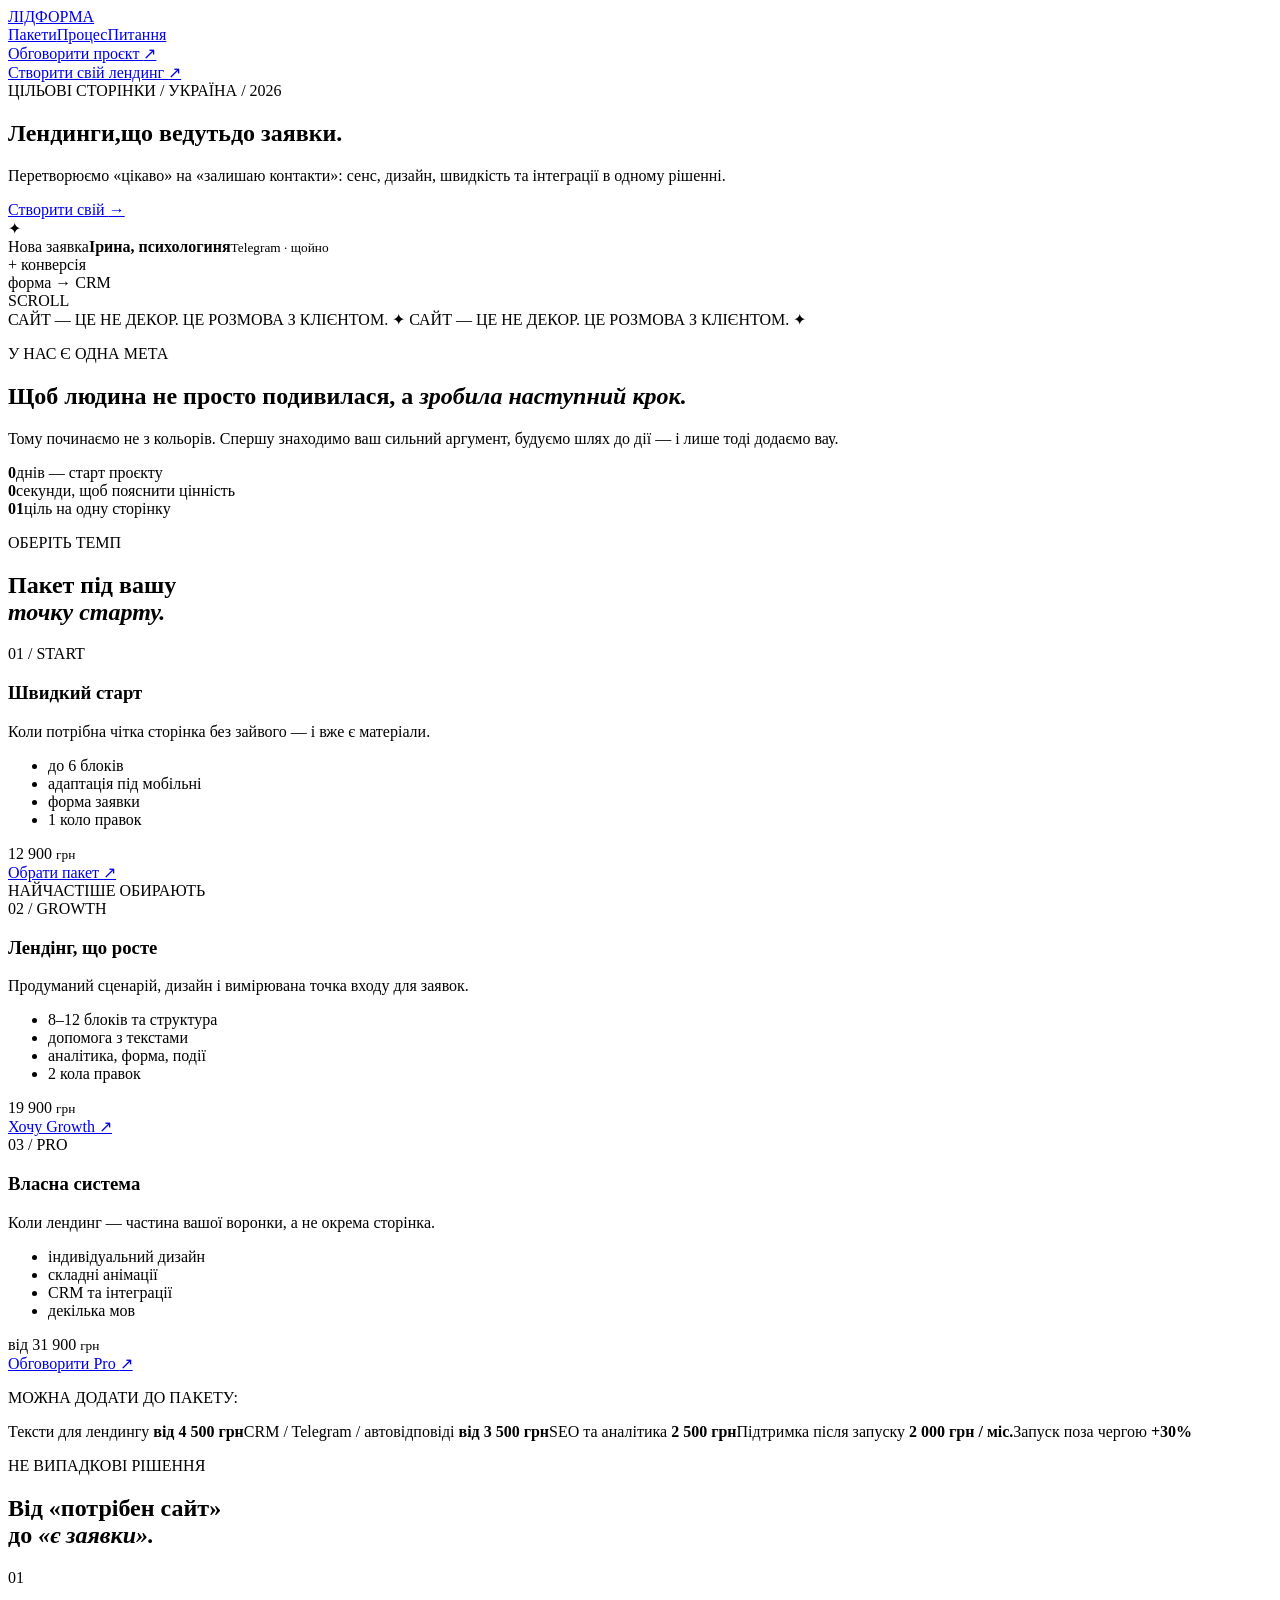
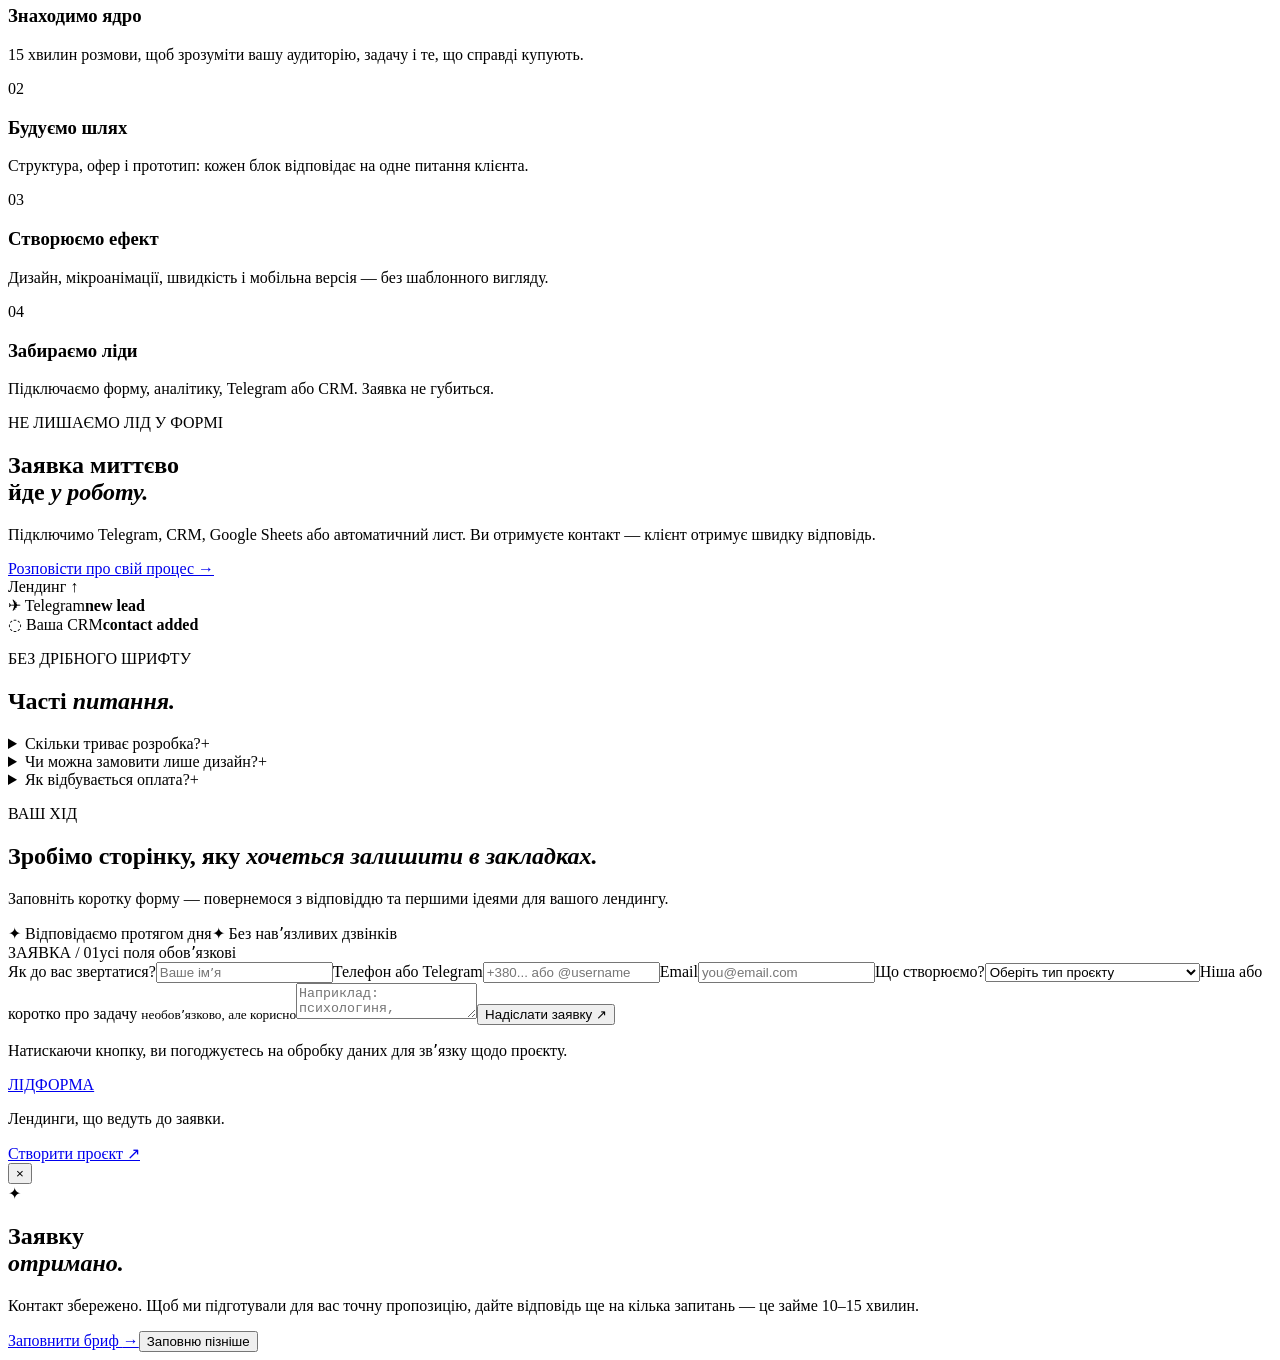
==== index.html @ 8dc68d57 "Create index.html" ====
<!doctype html>
<html lang="uk">
  <head>
    <meta charset="UTF-8" />
    <meta name="viewport" content="width=device-width, initial-scale=1.0" />
    <meta name="description" content="ЛІДФОРМА — лендинги, що приводять заявки." />
    <title>ЛІДФОРМА — лендинги під заявку</title>
    <link rel="preconnect" href="https://fonts.googleapis.com" />
    <link rel="preconnect" href="https://fonts.gstatic.com" crossorigin />
    <link href="https://fonts.googleapis.com/css2?family=Manrope:wght@400;500;600;700;800&family=Unbounded:wght@500;600;700&display=swap" rel="stylesheet" />
    <link rel="stylesheet" href="styles.css" />
    <link rel="stylesheet" href="enhancements.css" />
    <link rel="stylesheet" href="mobile-optimizations.css" />
  </head>
  <body>
    <div class="noise"></div><div class="cursor-glow"></div>
    <header class="topbar"><a class="brand" href="#top" aria-label="ЛІДФОРМА, на головну"><span class="brand-mark"><i></i><b></b><em></em></span><span>ЛІДФОРМА</span></a><nav><a href="#formats">Пакети</a><a href="#process">Процес</a><a href="#faq">Питання</a></nav><a class="header-cta" href="#brief">Обговорити проєкт <span>↗</span></a></header><a class="mobile-cta" href="#brief">Створити свій лендинг <span>↗</span></a>
    <main id="top">
      <section class="hero section">
        <div class="eyebrow reveal">ЦІЛЬОВІ СТОРІНКИ / УКРАЇНА / 2026</div>
        <h1 class="hero-title"><span class="reveal">Лендинги,</span><span class="reveal accent">що ведуть</span><span class="reveal">до заявки.</span></h1>
        <div class="hero-bottom reveal"><p>Перетворюємо «цікаво» на «залишаю контакти»: сенс, дизайн, швидкість та інтеграції в одному рішенні.</p><a class="button magnetic" href="#brief">Створити свій <span>→</span></a></div>
        <div class="hero-art" aria-hidden="true"><div class="orb orb-one"></div><div class="orb orb-two"></div><div class="lead-card float"><div class="mini-logo">✦</div><span>Нова заявка</span><strong>Ірина, психологиня</strong><small>Telegram · щойно</small><div class="lead-card-line"></div><b class="success-dot"></b></div><div class="floating-label label-a">+ конверсія</div><div class="floating-label label-b">форма → CRM</div></div>
        <div class="scroll-hint">SCROLL <i></i></div>
      </section>
      <section class="ticker"><div>САЙТ — ЦЕ НЕ ДЕКОР. ЦЕ РОЗМОВА З КЛІЄНТОМ. <span>✦</span> САЙТ — ЦЕ НЕ ДЕКОР. ЦЕ РОЗМОВА З КЛІЄНТОМ. <span>✦</span></div></section>
      <section class="proof section">
        <p class="section-kicker reveal">У НАС Є ОДНА МЕТА</p>
        <div class="statement"><h2 class="reveal">Щоб людина не просто подивилася, а <em>зробила наступний крок.</em></h2><p class="reveal">Тому починаємо не з кольорів. Спершу знаходимо ваш сильний аргумент, будуємо шлях до дії — і лише тоді додаємо вау.</p></div>
        <div class="metrics reveal"><article><strong data-count="7">0</strong><span>днів — старт проєкту</span></article><article><strong data-count="3">0</strong><span>секунди, щоб пояснити цінність</span></article><article><strong>01</strong><span>ціль на одну сторінку</span></article></div>
      </section>
      <section id="formats" class="formats section">
        <div class="section-heading"><p class="section-kicker">ОБЕРІТЬ ТЕМП</p><h2>Пакет під вашу<br /><em>точку старту.</em></h2></div>
        <div class="price-grid">
          <article class="price-card reveal"><span class="price-no">01 / START</span><h3>Швидкий старт</h3><p>Коли потрібна чітка сторінка без зайвого — і вже є матеріали.</p><ul><li>до 6 блоків</li><li>адаптація під мобільні</li><li>форма заявки</li><li>1 коло правок</li></ul><div class="price">12 900 <small>грн</small></div><a href="#brief" data-package="Start">Обрати пакет <span>↗</span></a></article>
          <article class="price-card featured reveal"><div class="popular">НАЙЧАСТІШЕ ОБИРАЮТЬ</div><span class="price-no">02 / GROWTH</span><h3>Лендінг, що росте</h3><p>Продуманий сценарій, дизайн і вимірювана точка входу для заявок.</p><ul><li>8–12 блоків та структура</li><li>допомога з текстами</li><li>аналітика, форма, події</li><li>2 кола правок</li></ul><div class="price">19 900 <small>грн</small></div><a href="#brief" data-package="Growth">Хочу Growth <span>↗</span></a></article>
          <article class="price-card reveal"><span class="price-no">03 / PRO</span><h3>Власна система</h3><p>Коли лендинг — частина вашої воронки, а не окрема сторінка.</p><ul><li>індивідуальний дизайн</li><li>складні анімації</li><li>CRM та інтеграції</li><li>декілька мов</li></ul><div class="price">від 31 900 <small>грн</small></div><a href="#brief" data-package="Pro">Обговорити Pro <span>↗</span></a></article>
        </div>
        <div class="extras reveal"><p>МОЖНА ДОДАТИ ДО ПАКЕТУ:</p><div><span>Тексти для лендингу <b>від 4 500 грн</b></span><span>CRM / Telegram / автовідповіді <b>від 3 500 грн</b></span><span>SEO та аналітика <b>2 500 грн</b></span><span>Підтримка після запуску <b>2 000 грн / міс.</b></span><span class="urgent">Запуск поза чергою <b>+30%</b></span></div></div>
      </section>
      <section id="process" class="process section"><div class="section-heading"><p class="section-kicker">НЕ ВИПАДКОВІ РІШЕННЯ</p><h2>Від «потрібен сайт»<br />до <em>«є заявки».</em></h2></div><div class="steps"><article class="step reveal"><span>01</span><h3>Знаходимо ядро</h3><p>15 хвилин розмови, щоб зрозуміти вашу аудиторію, задачу і те, що справді купують.</p></article><article class="step reveal"><span>02</span><h3>Будуємо шлях</h3><p>Структура, офер і прототип: кожен блок відповідає на одне питання клієнта.</p></article><article class="step reveal"><span>03</span><h3>Створюємо ефект</h3><p>Дизайн, мікроанімації, швидкість і мобільна версія — без шаблонного вигляду.</p></article><article class="step reveal"><span>04</span><h3>Забираємо ліди</h3><p>Підключаємо форму, аналітику, Telegram або CRM. Заявка не губиться.</p></article></div></section>
      <section class="integration section"><div class="integration-copy reveal"><p class="section-kicker">НЕ ЛИШАЄМО ЛІД У ФОРМІ</p><h2>Заявка миттєво<br />йде <em>у роботу.</em></h2><p>Підключимо Telegram, CRM, Google Sheets або автоматичний лист. Ви отримуєте контакт — клієнт отримує швидку відповідь.</p><a href="#brief" class="text-link">Розповісти про свій процес <span>→</span></a></div><div class="flow-card reveal"><div class="flow-source">Лендинг <b>↑</b></div><i></i><div class="flow-destination telegram">✈ <span>Telegram</span><b>new lead</b></div><i></i><div class="flow-destination crm">◌ <span>Ваша CRM</span><b>contact added</b></div></div></section>
      <section id="faq" class="faq section"><div class="section-heading"><p class="section-kicker">БЕЗ ДРІБНОГО ШРИФТУ</p><h2>Часті <em>питання.</em></h2></div><div class="faq-list"><details class="reveal"><summary>Скільки триває розробка?<span>+</span></summary><p>Start — до 7 днів, Growth — до 10 днів, Pro — від 14 днів. Точний таймінг визначаємо після короткого брифу.</p></details><details class="reveal"><summary>Чи можна замовити лише дизайн?<span>+</span></summary><p>Так. Підготуємо дизайн у Figma, який ваша команда зможе передати в розробку. Напишіть про це у формі.</p></details><details class="reveal"><summary>Як відбувається оплата?<span>+</span></summary><p>50% перед стартом, 50% перед публікацією. Вартість домену, хостингу та платних сервісів не входить у пакет.</p></details></div></section>
      <section id="brief" class="brief section"><div class="brief-intro"><p class="section-kicker">ВАШ ХІД</p><h2>Зробімо сторінку, яку <em>хочеться залишити в закладках.</em></h2><p>Заповніть коротку форму — повернемося з відповіддю та першими ідеями для вашого лендингу.</p><div class="brief-assurance"><span>✦ Відповідаємо протягом дня</span><span>✦ Без навʼязливих дзвінків</span></div></div><form id="lead-form" class="lead-form" novalidate><div class="form-top"><span>ЗАЯВКА / 01</span><span>усі поля обовʼязкові</span></div><label>Як до вас звертатися?<input name="name" required placeholder="Ваше імʼя" autocomplete="name" /></label><label>Телефон або Telegram<input name="contact" required placeholder="+380... або @username" /></label><label>Email<input type="email" name="email" required placeholder="you@email.com" autocomplete="email" /></label><label>Що створюємо?<select name="project" required><option value="" selected disabled>Оберіть тип проєкту</option><option>Лендінг для послуги</option><option>Лендінг для експерта</option><option>Онлайн-курс / подія</option><option>Товарний лендинг</option><option>SaaS / цифровий продукт</option><option>Інше — поясню в повідомленні</option></select></label><label class="wide">Ніша або коротко про задачу <small>необовʼязково, але корисно</small><textarea name="details" placeholder="Наприклад: психологиня, індивідуальні консультації онлайн"></textarea></label><button class="submit-button magnetic" type="submit">Надіслати заявку <span>↗</span></button><p class="form-note">Натискаючи кнопку, ви погоджуєтесь на обробку даних для звʼязку щодо проєкту.</p></form></section>
    </main>
    <footer><a class="brand" href="#top"><span class="brand-mark"><i></i><b></b><em></em></span><span>ЛІДФОРМА</span></a><p>Лендинги, що ведуть до заявки.</p><a href="#brief">Створити проєкт ↗</a></footer>
    <div id="success-modal" class="modal" aria-hidden="true"><div class="modal-card"><button aria-label="Закрити" class="modal-close">×</button><div class="modal-star">✦</div><h2>Заявку<br /><em>отримано.</em></h2><p>Контакт збережено. Щоб ми підготували для вас точну пропозицію, дайте відповідь ще на кілька запитань — це займе 10–15 хвилин.</p><a class="modal-brief" href="brief.html">Заповнити бриф <span>→</span></a><button class="modal-button">Заповню пізніше</button></div></div>
    <script src="script.js"></script>
  </body>
</html>
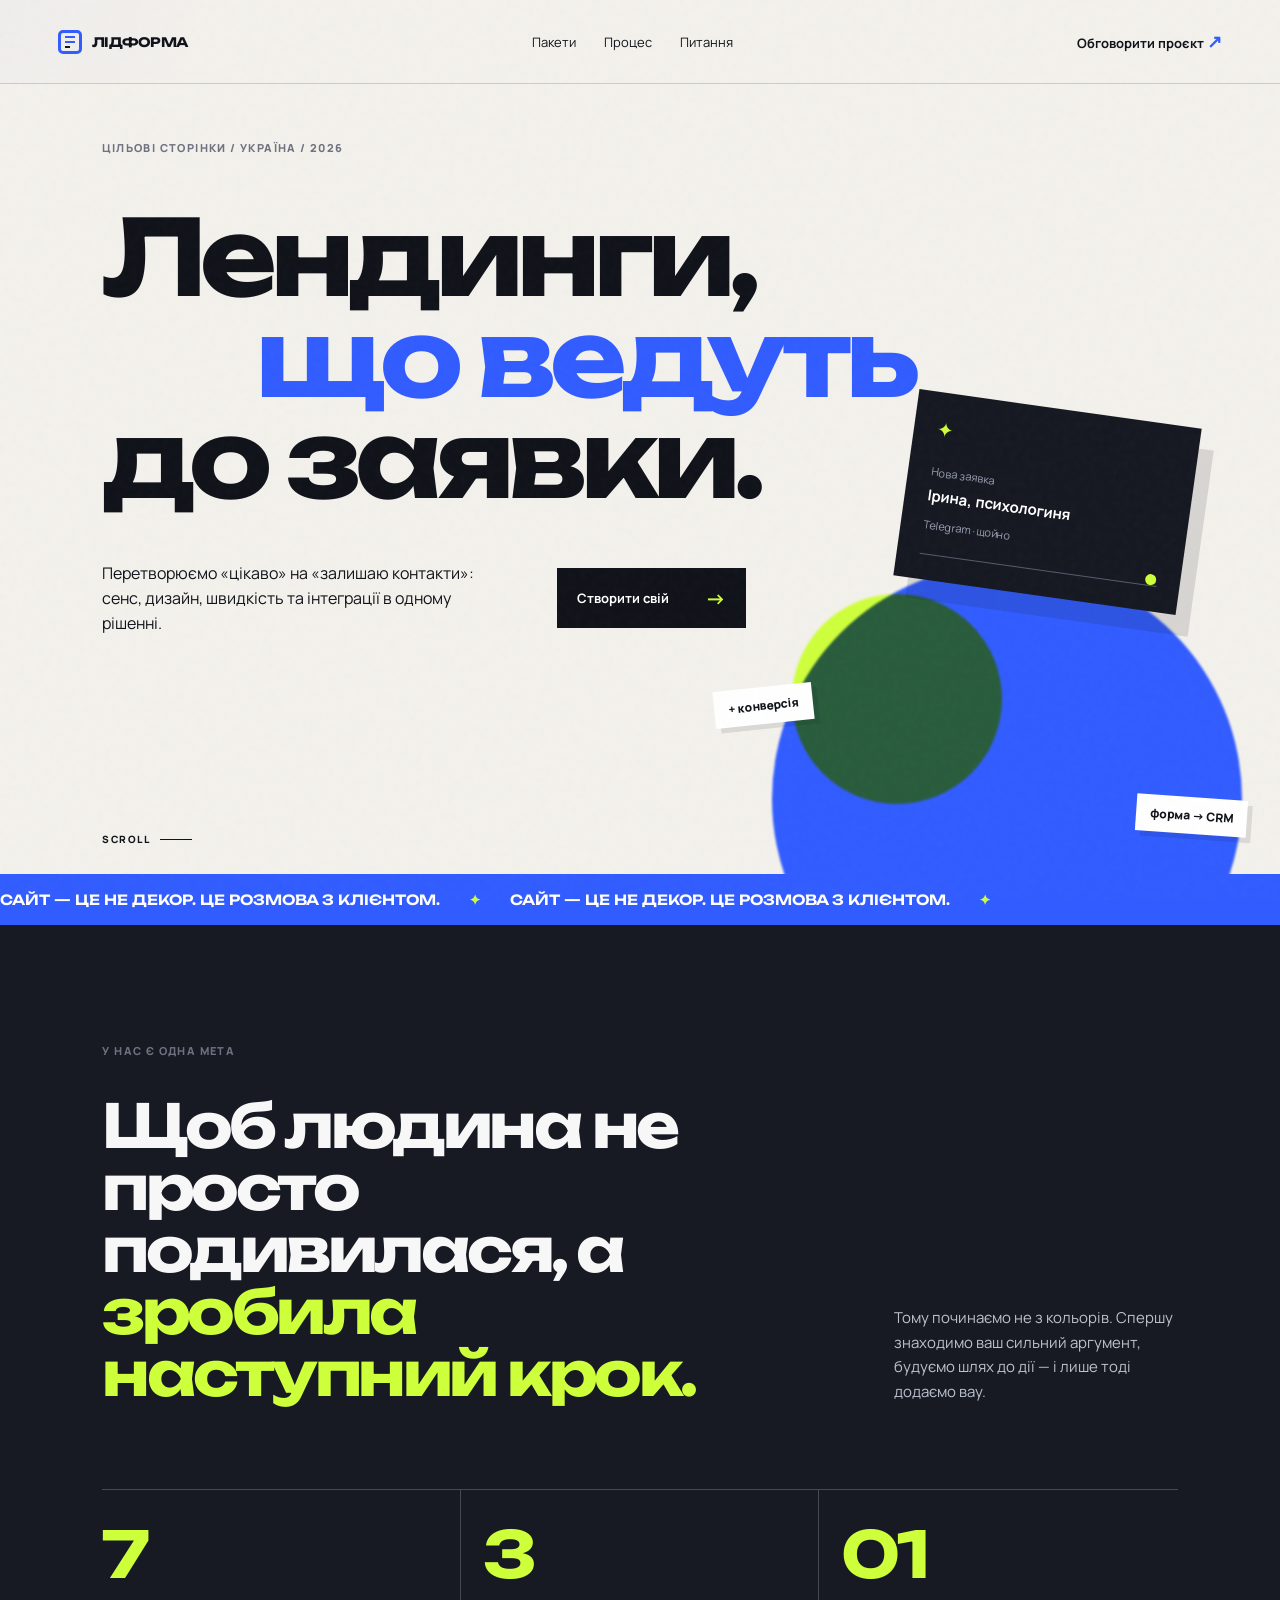
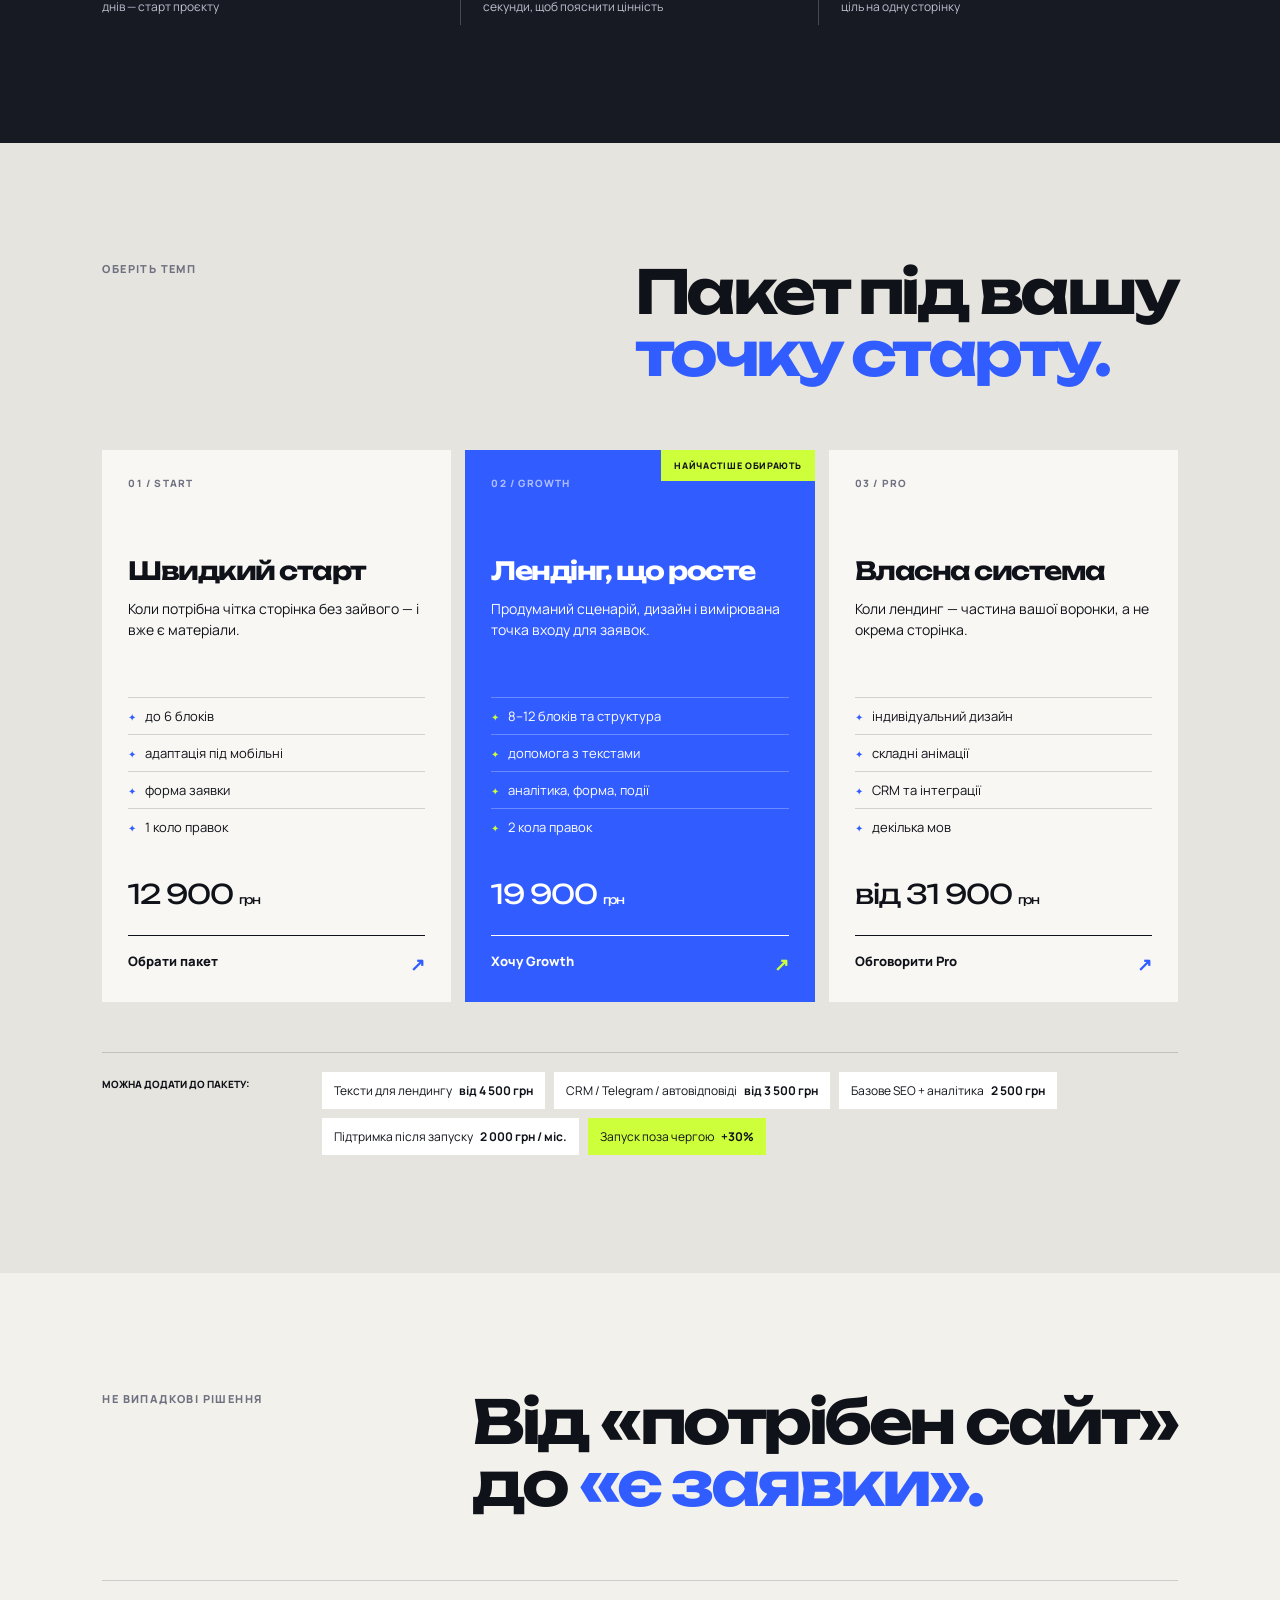
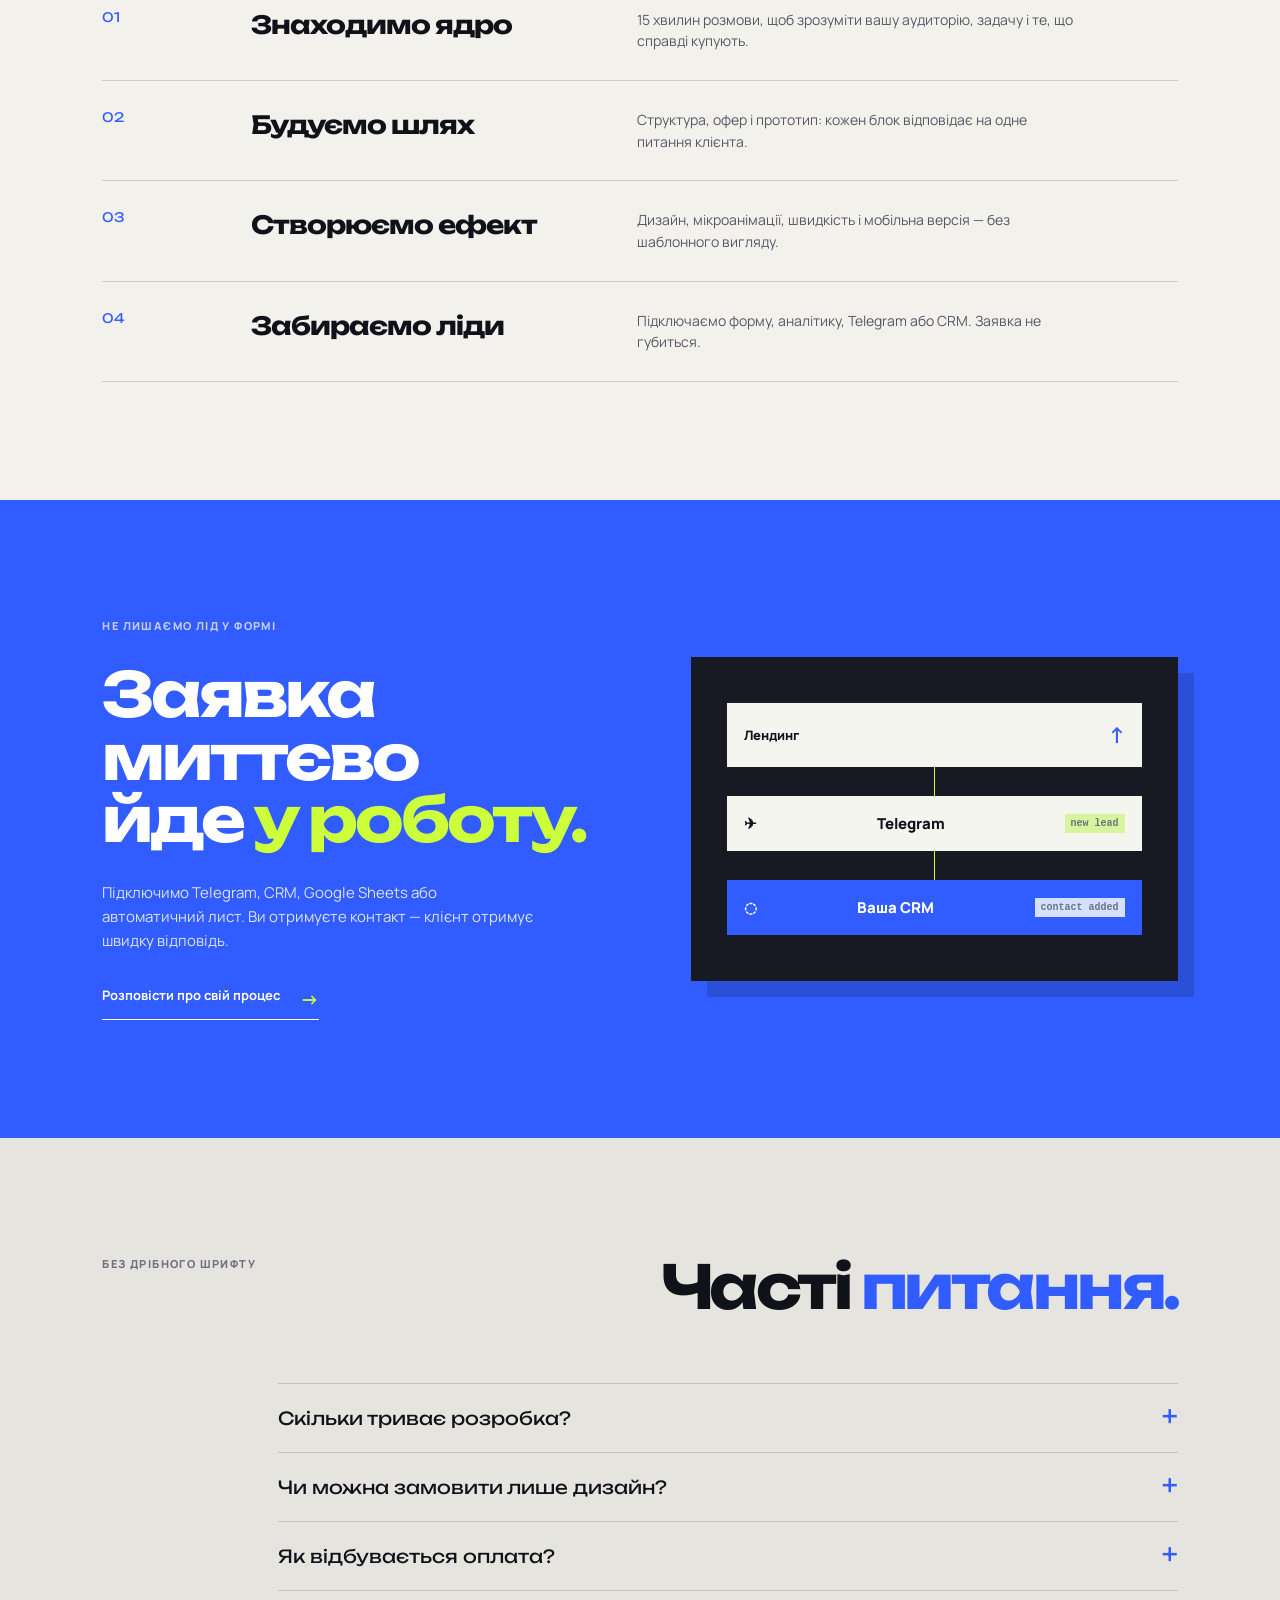
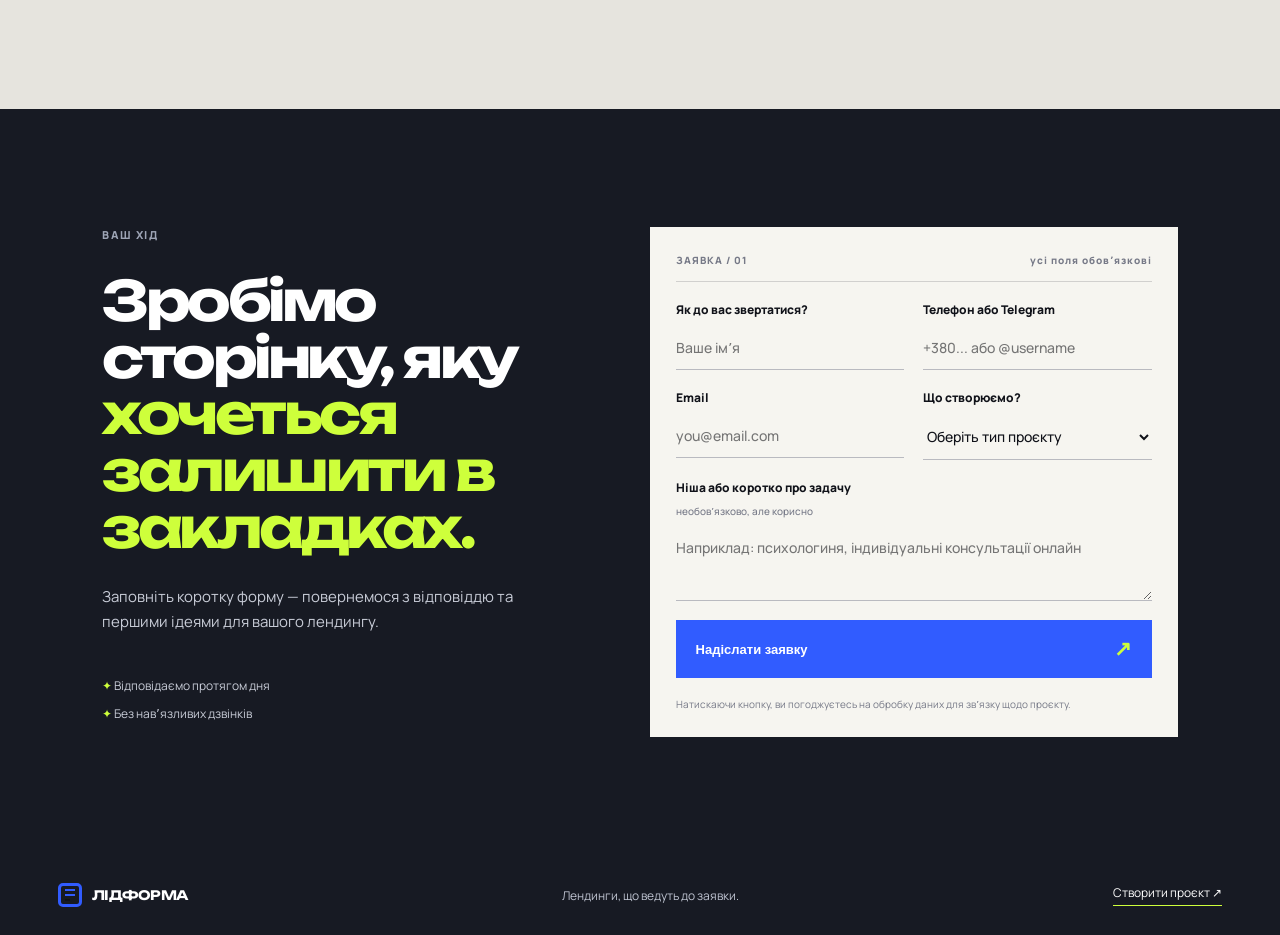
==== commit a7df861a: "Update index.html" ====
--- a/index.html
+++ b/index.html
@@ -36,7 +36,7 @@
           <article class="price-card featured reveal"><div class="popular">НАЙЧАСТІШЕ ОБИРАЮТЬ</div><span class="price-no">02 / GROWTH</span><h3>Лендінг, що росте</h3><p>Продуманий сценарій, дизайн і вимірювана точка входу для заявок.</p><ul><li>8–12 блоків та структура</li><li>допомога з текстами</li><li>аналітика, форма, події</li><li>2 кола правок</li></ul><div class="price">19 900 <small>грн</small></div><a href="#brief" data-package="Growth">Хочу Growth <span>↗</span></a></article>
           <article class="price-card reveal"><span class="price-no">03 / PRO</span><h3>Власна система</h3><p>Коли лендинг — частина вашої воронки, а не окрема сторінка.</p><ul><li>індивідуальний дизайн</li><li>складні анімації</li><li>CRM та інтеграції</li><li>декілька мов</li></ul><div class="price">від 31 900 <small>грн</small></div><a href="#brief" data-package="Pro">Обговорити Pro <span>↗</span></a></article>
         </div>
-        <div class="extras reveal"><p>МОЖНА ДОДАТИ ДО ПАКЕТУ:</p><div><span>Тексти для лендингу <b>від 4 500 грн</b></span><span>CRM / Telegram / автовідповіді <b>від 3 500 грн</b></span><span>SEO та аналітика <b>2 500 грн</b></span><span>Підтримка після запуску <b>2 000 грн / міс.</b></span><span class="urgent">Запуск поза чергою <b>+30%</b></span></div></div>
+        <div class="extras reveal"><p>МОЖНА ДОДАТИ ДО ПАКЕТУ:</p><div><span>Тексти для лендингу <b>від 4 500 грн</b></span><span>CRM / Telegram / автовідповіді <b>від 3 500 грн</b></span><span>Базове SEO + аналітика <b>2 500 грн</b></span><span>Підтримка після запуску <b>2 000 грн / міс.</b></span><span class="urgent">Запуск поза чергою <b>+30%</b></span></div></div>
       </section>
       <section id="process" class="process section"><div class="section-heading"><p class="section-kicker">НЕ ВИПАДКОВІ РІШЕННЯ</p><h2>Від «потрібен сайт»<br />до <em>«є заявки».</em></h2></div><div class="steps"><article class="step reveal"><span>01</span><h3>Знаходимо ядро</h3><p>15 хвилин розмови, щоб зрозуміти вашу аудиторію, задачу і те, що справді купують.</p></article><article class="step reveal"><span>02</span><h3>Будуємо шлях</h3><p>Структура, офер і прототип: кожен блок відповідає на одне питання клієнта.</p></article><article class="step reveal"><span>03</span><h3>Створюємо ефект</h3><p>Дизайн, мікроанімації, швидкість і мобільна версія — без шаблонного вигляду.</p></article><article class="step reveal"><span>04</span><h3>Забираємо ліди</h3><p>Підключаємо форму, аналітику, Telegram або CRM. Заявка не губиться.</p></article></div></section>
       <section class="integration section"><div class="integration-copy reveal"><p class="section-kicker">НЕ ЛИШАЄМО ЛІД У ФОРМІ</p><h2>Заявка миттєво<br />йде <em>у роботу.</em></h2><p>Підключимо Telegram, CRM, Google Sheets або автоматичний лист. Ви отримуєте контакт — клієнт отримує швидку відповідь.</p><a href="#brief" class="text-link">Розповісти про свій процес <span>→</span></a></div><div class="flow-card reveal"><div class="flow-source">Лендинг <b>↑</b></div><i></i><div class="flow-destination telegram">✈ <span>Telegram</span><b>new lead</b></div><i></i><div class="flow-destination crm">◌ <span>Ваша CRM</span><b>contact added</b></div></div></section>
--- a/styles.css
+++ b/styles.css
@@ -0,0 +1 @@
+:root{--ink:#101219;--muted:#6f7180;--paper:#f3f1ec;--blue:#315cff;--lime:#ceff3b;--line:rgba(16,18,25,.16)}*{box-sizing:border-box}html{scroll-behavior:smooth}body{margin:0;background:var(--paper);color:var(--ink);font-family:Manrope,Arial,sans-serif;overflow-x:hidden}.noise{position:fixed;inset:0;pointer-events:none;opacity:.035;z-index:10;background-image:url("data:image/svg+xml,%3Csvg viewBox='0 0 160 160' xmlns='http://www.w3.org/2000/svg'%3E%3Cfilter id='n'%3E%3CfeTurbulence type='fractalNoise' baseFrequency='.85' numOctaves='4' stitchTiles='stitch'/%3E%3C/filter%3E%3Crect width='100%25' height='100%25' filter='url(%23n)' opacity='.8'/%3E%3C/svg%3E")}.cursor-glow{position:fixed;width:420px;height:420px;border-radius:50%;background:radial-gradient(circle,rgba(49,92,255,.13),transparent 70%);pointer-events:none;z-index:-1;transform:translate(-50%,-50%);transition:opacity .3s}.topbar{height:84px;display:flex;align-items:center;justify-content:space-between;padding:0 4.5vw;border-bottom:1px solid var(--line);position:relative;z-index:5;background:rgba(243,241,236,.82);backdrop-filter:blur(14px)}.brand{display:flex;gap:10px;align-items:center;color:var(--ink);text-decoration:none;font-family:Unbounded,sans-serif;font-size:13px;font-weight:700;letter-spacing:-.5px}.brand-mark{height:24px;width:24px;border:3px solid var(--blue);border-radius:5px;display:grid;align-content:center;gap:3px;padding:0 4px}.brand-mark i,.brand-mark b,.brand-mark em{height:2px;background:var(--blue);display:block}.brand-mark em{width:55%;background:var(--ink)}nav{display:flex;gap:28px}nav a{font-size:13px;color:var(--ink);text-decoration:none}.header-cta{font-weight:700;font-size:13px;color:var(--ink);text-decoration:none;border-bottom:1px solid var(--ink);padding:7px 0}.header-cta span{color:var(--blue);font-size:18px}.section{padding:118px 8vw}.hero{min-height:790px;position:relative;overflow:hidden;padding-top:56px;background:var(--paper)}.eyebrow,.section-kicker{font-size:11px;font-weight:800;letter-spacing:1.4px;color:var(--muted);margin:0}.hero-title{font-family:Unbounded,sans-serif;font-size:clamp(49px,8.2vw,132px);line-height:.96;letter-spacing:-6px;max-width:1080px;margin:52px 0;position:relative;z-index:2}.hero-title span{display:block}.accent{color:var(--blue);padding-left:12vw}.hero-bottom{position:relative;z-index:2;display:flex;gap:55px;align-items:center}.hero-bottom p{font-size:16px;line-height:1.55;max-width:400px;margin:0}.button,.submit-button{border:0;background:var(--ink);color:white;padding:16px 20px;text-decoration:none;display:inline-flex;align-items:center;gap:36px;font-weight:700;font-size:13px;cursor:pointer;transition:transform .25s,background .25s}.button:hover,.submit-button:hover{background:var(--blue);transform:translateY(-3px)}.button span,.submit-button span{font-size:21px;color:var(--lime)}.hero-art{position:absolute;right:3vw;bottom:20px;width:min(42vw,590px);height:550px;z-index:1}.orb{position:absolute;border-radius:50%;filter:blur(1px)}.orb-one{width:470px;height:470px;background:var(--blue);right:0;bottom:-180px}.orb-two{width:210px;height:210px;background:var(--lime);right:240px;bottom:50px;mix-blend-mode:multiply}.lead-card{position:absolute;right:52px;top:104px;width:285px;background:#151821;color:#fff;padding:23px 23px 25px;box-shadow:15px 20px 0 rgba(16,18,25,.12);transform:rotate(8deg)}.lead-card span{font-size:11px;color:#9ba1b5;display:block;margin-top:22px}.lead-card strong{display:block;font-size:15px;margin:6px 0}.lead-card small{font-size:11px;color:#9ba1b5}.lead-card-line{height:1px;background:#555b6c;margin-top:20px}.mini-logo{font-size:20px;color:var(--lime)}.success-dot{position:absolute;right:24px;bottom:26px;width:11px;height:11px;border-radius:50%;background:var(--lime)}.floating-label{position:absolute;font-size:12px;font-weight:800;background:#fff;padding:10px 14px;box-shadow:5px 5px 0 rgba(16,18,25,.1)}.label-a{left:10px;bottom:130px;transform:rotate(-6deg)}.label-b{right:-5px;bottom:20px;transform:rotate(4deg)}.scroll-hint{position:absolute;bottom:28px;left:8vw;font-size:10px;letter-spacing:1.5px;font-weight:800;display:flex;align-items:center;gap:10px}.scroll-hint i{display:block;width:32px;height:1px;background:var(--ink)}.ticker{background:var(--blue);color:#fff;padding:17px 0;overflow:hidden;white-space:nowrap;font-family:Unbounded,sans-serif;font-size:14px;font-weight:600}.ticker div{animation:marquee 23s linear infinite}.ticker span{color:var(--lime);padding:0 25px}@keyframes marquee{to{transform:translateX(-50%)}}.proof{background:#171a23;color:#f7f7f7}.statement{display:grid;grid-template-columns:1.7fr .7fr;gap:8vw;align-items:end;margin-top:37px}.statement h2,.section-heading h2,.brief h2{font-family:Unbounded,sans-serif;font-size:clamp(33px,4.7vw,75px);line-height:1.03;letter-spacing:-3.5px;margin:0}.statement em,.section-heading em,.brief em{color:var(--blue);font-style:normal}.proof .statement em{color:var(--lime)}.statement p{line-height:1.65;color:#bcc1ce;margin:0;font-size:15px}.metrics{border-top:1px solid #454956;margin-top:84px;display:grid;grid-template-columns:repeat(3,1fr)}.metrics article{padding:24px 22px 0;border-right:1px solid #454956;min-height:135px}.metrics article:first-child{padding-left:0}.metrics article:last-child{border:0}.metrics strong{font-family:Unbounded,sans-serif;font-size:clamp(40px,5vw,72px);display:block;color:var(--lime);letter-spacing:-3px}.metrics span{font-size:12px;color:#bcc1ce}.formats{background:#e6e4de}.section-heading{display:flex;justify-content:space-between;align-items:flex-start;margin-bottom:65px}.section-heading h2{max-width:740px}.price-grid{display:grid;grid-template-columns:repeat(3,1fr);gap:14px}.price-card{min-height:550px;padding:26px;background:#f8f7f3;display:flex;flex-direction:column;position:relative;transition:transform .35s}.price-card:hover{transform:translateY(-10px)}.price-card.featured{background:var(--blue);color:#fff}.popular{position:absolute;top:0;right:0;background:var(--lime);color:var(--ink);padding:9px 13px;font-size:9px;font-weight:800;letter-spacing:.7px}.price-no{font-size:10px;font-weight:800;letter-spacing:1.2px;color:var(--muted)}.featured .price-no{color:#aebdff}.price-card h3{font-family:Unbounded,sans-serif;font-size:25px;letter-spacing:-1.5px;margin:65px 0 12px}.price-card p{font-size:14px;line-height:1.55;margin:0;min-height:67px}.price-card ul{list-style:none;padding:0;margin:32px 0}.price-card li{font-size:13px;padding:9px 0;border-top:1px solid var(--line)}.featured li{border-color:rgba(255,255,255,.28)}.price-card li:before{content:'✦';color:var(--blue);margin-right:9px;font-size:10px}.featured li:before{color:var(--lime)}.price{font-family:Unbounded,sans-serif;font-size:27px;margin-top:auto;letter-spacing:-1px}.price small{font-size:12px}.price-card>a{color:inherit;text-decoration:none;margin-top:24px;font-size:13px;font-weight:800;display:flex;justify-content:space-between;padding-top:16px;border-top:1px solid currentColor}.price-card>a span{color:var(--blue);font-size:18px}.featured>a span{color:var(--lime)}.extras{margin-top:50px;border-top:1px solid var(--line);padding-top:19px;display:grid;grid-template-columns:190px 1fr;gap:30px}.extras p{font-size:10px;font-weight:800;margin:5px 0}.extras div{display:flex;flex-wrap:wrap;gap:9px}.extras span{background:#fff;padding:10px 12px;font-size:12px}.extras b{margin-left:5px}.extras .urgent{background:var(--lime)}.process{background:var(--paper)}.steps{border-top:1px solid var(--line)}.step{display:grid;grid-template-columns:12% 34% 1fr;gap:20px;border-bottom:1px solid var(--line);padding:28px 0;transition:padding .25s}.step:hover{padding-left:20px;background:#eae8e2}.step span{font-family:Unbounded,sans-serif;font-size:13px;color:var(--blue)}.step h3{font-family:Unbounded,sans-serif;margin:0;font-size:25px;letter-spacing:-1px}.step p{max-width:440px;font-size:14px;line-height:1.55;margin:0;color:#555866}.integration{background:var(--blue);display:grid;grid-template-columns:1fr 1fr;gap:8vw;color:#fff;align-items:center}.integration .section-kicker{color:#c2ceff}.integration-copy h2{font-family:Unbounded,sans-serif;font-size:clamp(34px,4.8vw,70px);line-height:1.02;letter-spacing:-3px;margin:30px 0}.integration-copy h2 em{color:var(--lime);font-style:normal}.integration-copy>p:not(.section-kicker){color:#dce2ff;line-height:1.6;max-width:440px;font-size:15px}.text-link{color:#fff;display:inline-flex;margin-top:18px;gap:20px;text-decoration:none;border-bottom:1px solid #fff;padding-bottom:7px;font-size:13px;font-weight:700}.text-link span{color:var(--lime);font-size:19px}.flow-card{background:#171a23;padding:46px 36px;box-shadow:16px 16px 0 rgba(16,18,25,.17)}.flow-source,.flow-destination{display:flex;align-items:center;justify-content:space-between;padding:17px;background:#f5f5f0;color:var(--ink);font-size:13px;font-weight:800}.flow-source b{color:var(--blue);font-size:22px}.flow-card>i{display:block;width:1px;height:29px;background:var(--lime);margin:0 auto}.flow-destination{font-size:15px}.flow-destination b{font-family:monospace;font-size:10px;color:#6b7280;background:#d7f59c;padding:4px 6px}.crm{background:var(--blue);color:#fff}.crm b{background:#d4e0ff}.faq{background:#e6e4de}.faq-list{border-top:1px solid var(--line);max-width:900px;margin-left:auto}.faq details{border-bottom:1px solid var(--line);padding:23px 0}.faq summary{font-family:Unbounded,sans-serif;list-style:none;cursor:pointer;font-size:18px;display:flex;justify-content:space-between;gap:20px}.faq summary::-webkit-details-marker{display:none}.faq summary span{color:var(--blue);font-size:25px;line-height:.7}.faq details[open] summary span{transform:rotate(45deg)}.faq details p{font-size:14px;line-height:1.6;color:#555866;max-width:550px;margin:18px 35px 0 0}.brief{background:#171a23;color:#fff;display:grid;grid-template-columns:.9fr 1.1fr;gap:9vw}.brief .section-kicker{color:#9da4b5}.brief h2{font-size:clamp(34px,4.3vw,65px);margin:30px 0}.brief h2 em{color:var(--lime)}.brief-intro>p:not(.section-kicker){font-size:15px;color:#c8ccd7;line-height:1.65;max-width:430px}.brief-assurance{margin-top:42px;display:flex;flex-direction:column;gap:11px;font-size:12px;color:#c8ccd7}.brief-assurance span::first-letter{color:var(--lime)}.lead-form{background:#f6f5f0;color:var(--ink);padding:26px;display:grid;grid-template-columns:1fr 1fr;gap:19px;align-content:start}.form-top{grid-column:1/-1;display:flex;justify-content:space-between;font-size:10px;letter-spacing:1px;font-weight:800;color:#767987;padding-bottom:14px;border-bottom:1px solid var(--line)}.lead-form label{display:flex;flex-direction:column;gap:8px;font-size:12px;font-weight:800}.lead-form label small{font-weight:500;color:#767987}.lead-form input,.lead-form select,.lead-form textarea{font:500 14px Manrope,sans-serif;background:transparent;border:0;border-bottom:1px solid #b9bac0;padding:12px 0;color:var(--ink);border-radius:0;outline:0}.lead-form input:focus,.lead-form select:focus,.lead-form textarea:focus{border-bottom:2px solid var(--blue)}.lead-form textarea{resize:vertical;min-height:75px}.lead-form .wide{grid-column:1/-1}.submit-button{grid-column:1/-1;justify-content:space-between;padding:17px 20px;background:var(--blue)}.form-note{grid-column:1/-1;margin:0;font-size:10px;color:#767987;line-height:1.4}.modal{position:fixed;inset:0;background:rgba(13,15,21,.7);z-index:20;display:grid;place-items:center;padding:20px;opacity:0;visibility:hidden;transition:.25s}.modal.show{opacity:1;visibility:visible}.modal-card{max-width:470px;width:100%;background:#f4f3ee;padding:45px;position:relative}.modal-close{position:absolute;top:14px;right:17px;border:0;background:transparent;font-size:27px;cursor:pointer}.modal-star{font-size:35px;color:var(--blue)}.modal h2{font-family:Unbounded,sans-serif;letter-spacing:-2px;font-size:38px;line-height:1.02}.modal h2 em{font-style:normal;color:var(--blue)}.modal p{line-height:1.6;color:#5e616d}.modal-button{border:0;background:var(--ink);color:#fff;padding:13px 22px;font:700 13px Manrope;cursor:pointer;margin-top:15px}footer{padding:28px 4.5vw;background:#171a23;color:#fff;display:flex;align-items:center;justify-content:space-between}footer .brand{color:#fff}footer p,footer a:not(.brand){font-size:12px;color:#bfc4d1;margin:0}footer a:not(.brand){color:#fff;text-decoration:none;border-bottom:1px solid var(--lime);padding-bottom:4px}.reveal{opacity:0;transform:translateY(25px);transition:opacity .65s ease,transform .65s ease}.reveal.in-view{opacity:1;transform:none}.float{animation:float 5s ease-in-out infinite}@keyframes float{50%{transform:rotate(8deg) translateY(-15px)}}@media(max-width:800px){.topbar{padding:0 20px;height:68px}.topbar nav{display:none}.header-cta{font-size:11px}.section{padding:78px 24px}.hero{min-height:735px;padding-top:42px}.hero-title{letter-spacing:-3px;margin:40px 0}.accent{padding-left:8vw}.hero-bottom{display:block}.hero-bottom p{font-size:14px;margin-bottom:22px}.hero-art{width:430px;height:390px;right:-90px;bottom:-50px;opacity:.92}.lead-card{transform:scale(.75) rotate(8deg);right:70px;top:50px}.orb-one{width:340px;height:340px}.orb-two{width:150px;height:150px;right:180px}.label-a{left:20px;bottom:80px}.label-b{display:none}.scroll-hint{left:24px}.statement,.integration,.brief{grid-template-columns:1fr}.statement h2{margin-bottom:28px}.metrics{margin-top:45px}.metrics article{padding:18px 10px 0}.price-grid{grid-template-columns:1fr}.price-card{min-height:460px}.section-heading{display:block;margin-bottom:37px}.section-heading h2{margin-top:22px}.extras{grid-template-columns:1fr}.step{grid-template-columns:45px 1fr;gap:15px}.step p{grid-column:2}.integration{gap:48px}.flow-card{padding:25px}.brief{gap:45px}.lead-form{grid-template-columns:1fr;padding:20px}.lead-form .wide,.submit-button,.form-note{grid-column:1}.faq-list{margin-left:0}footer{padding:26px 20px;flex-wrap:wrap;gap:18px}.ticker{font-size:11px}.metrics strong{letter-spacing:-1px}.proof{padding-top:80px}.modal-card{padding:36px 25px}}@media(max-width:380px){.brand{font-size:11px}.header-cta{font-size:10px}.hero-title{font-size:47px}.hero-art{right:-130px}.metrics span{font-size:10px}}
--- a/enhancements.css
+++ b/enhancements.css
@@ -0,0 +1,2 @@
+.modal-button{border:0;background:transparent;color:#5e616d;padding:13px 0;font:700 12px Manrope;cursor:pointer;margin-top:12px;display:block}.modal-brief{display:flex;justify-content:space-between;align-items:center;margin-top:22px;background:#315cff;color:#fff;text-decoration:none;font-size:13px;font-weight:800;padding:15px 17px}.modal-brief span{color:#ceff3b;font-size:20px}
+@media (hover:hover) and (pointer:fine){.topbar nav a{padding:8px 10px;margin:-8px -10px;border-radius:7px;transition:background .2s ease,color .2s ease}.topbar nav a:hover{background:rgba(49,92,255,.11);color:#315cff}.header-cta{padding:8px 11px;margin:-8px -11px;border-radius:7px;border-bottom-color:transparent;transition:background .2s ease,color .2s ease,transform .2s ease}.header-cta:hover{background:rgba(49,92,255,.12);color:#315cff;transform:translateY(-1px)}.header-cta span{display:inline-block;transition:transform .2s ease}.header-cta:hover span{transform:translateX(3px)}}
--- a/mobile-optimizations.css
+++ b/mobile-optimizations.css
@@ -0,0 +1,6 @@
+/* Conversion-focused mobile refinements */
+.mobile-cta{display:none}
+@media (max-width:800px){
+  body{padding-bottom:64px;-webkit-tap-highlight-color:transparent}.cursor-glow{display:none}.topbar{position:sticky;top:0}.topbar .brand{flex-shrink:0}.hero{min-height:690px}.hero-title{font-size:clamp(43px,13.4vw,59px);line-height:.98;letter-spacing:-2.6px}.hero-bottom p{max-width:330px}.scroll-hint{display:none}.section-heading h2,.statement h2,.brief h2{letter-spacing:-2px}.price-card{min-height:0;padding:25px}.price-card h3{margin-top:45px}.price-card p{min-height:0}.extras span{width:100%}.lead-form input,.lead-form select,.lead-form textarea{min-height:48px;font-size:16px}.lead-form textarea{padding-top:12px}.lead-form label{gap:6px}.submit-button{min-height:56px}.modal{align-items:end;padding:0}.modal-card{max-width:none;width:100%;padding:34px 24px 28px;border-radius:20px 20px 0 0}.modal h2{font-size:34px}.modal-brief{min-height:56px;align-items:center}.modal-button{min-height:42px}.mobile-cta{position:fixed;z-index:12;display:flex;bottom:0;left:0;right:0;min-height:64px;align-items:center;justify-content:space-between;padding:0 21px;background:#171a23;color:#fff;text-decoration:none;font-size:13px;font-weight:800;box-shadow:0 -7px 25px rgba(16,18,25,.13)}.mobile-cta span{font-size:20px;color:#ceff3b}.hero-art{pointer-events:none}.faq summary{font-size:16px;line-height:1.35}.brief-assurance{margin-top:30px}.metrics{grid-template-columns:repeat(3,1fr)}.metrics strong{font-size:31px}.metrics span{display:block;line-height:1.25}.flow-destination,.flow-source{padding:14px 12px}.flow-destination b{font-size:8px}.brand-mark{width:22px;height:22px}.brand{gap:8px}a,button,summary,input,select,textarea{touch-action:manipulation}}
+@media (hover:none){.button:hover,.submit-button:hover{background:var(--ink);transform:none}.submit-button:hover{background:var(--blue)}.price-card:hover{transform:none}.step:hover{padding-left:0;background:transparent}}
+@media (max-width:380px){.topbar{padding-left:16px;padding-right:16px}.header-cta{font-size:10px}.hero{min-height:665px}.price-card h3{font-size:22px}.mobile-cta{padding:0 16px}}
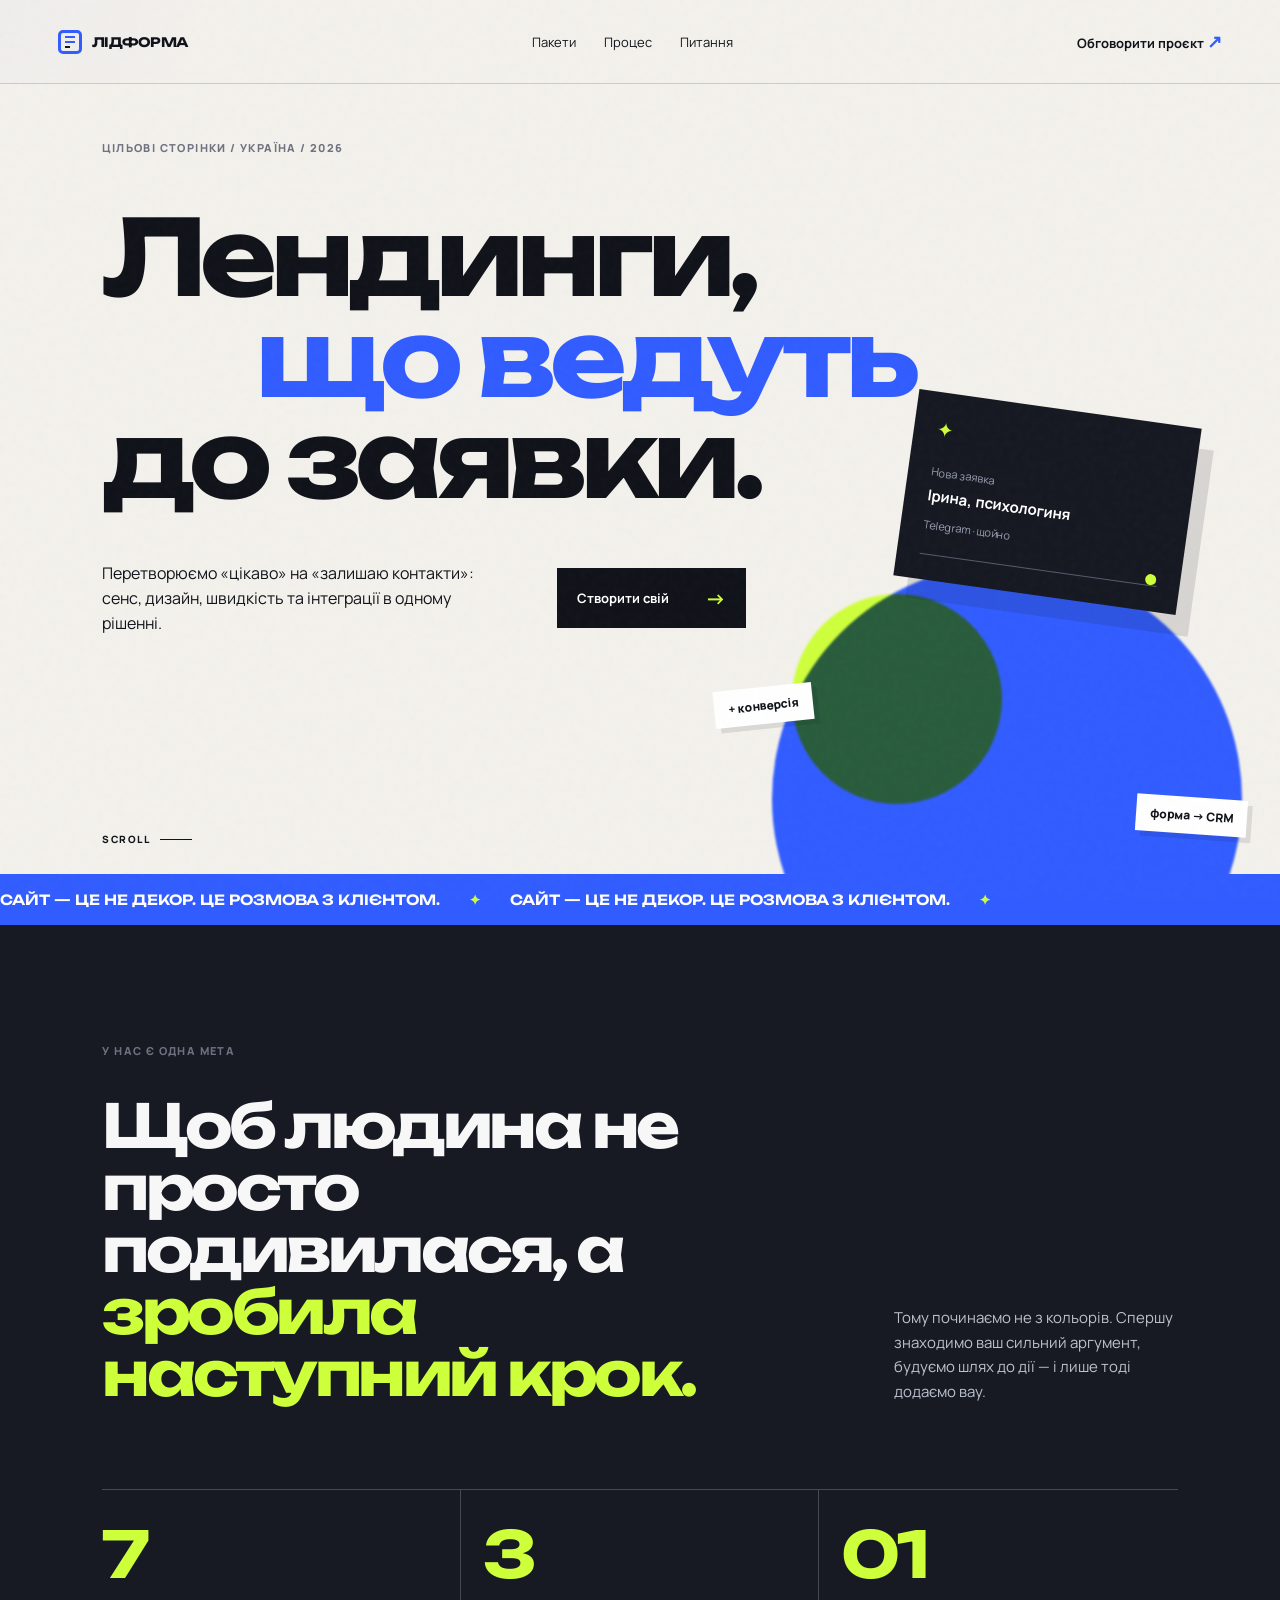
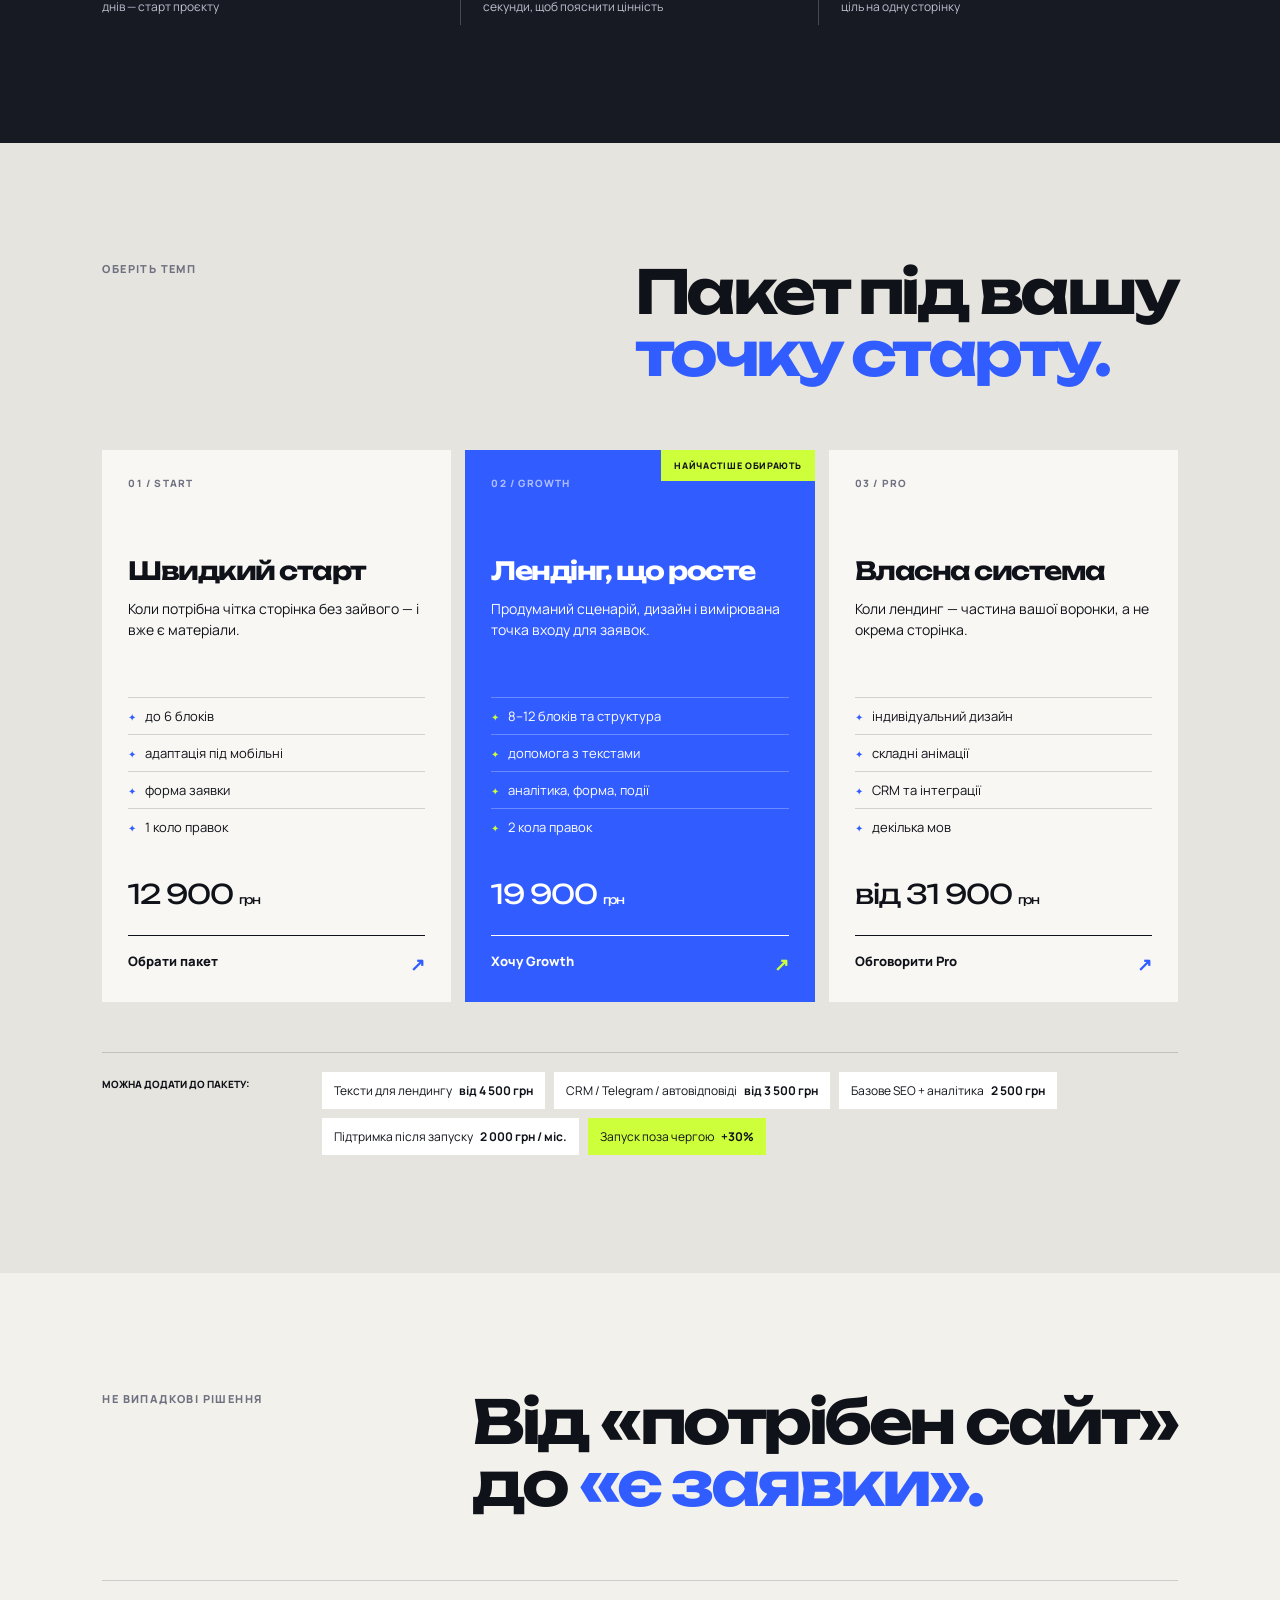
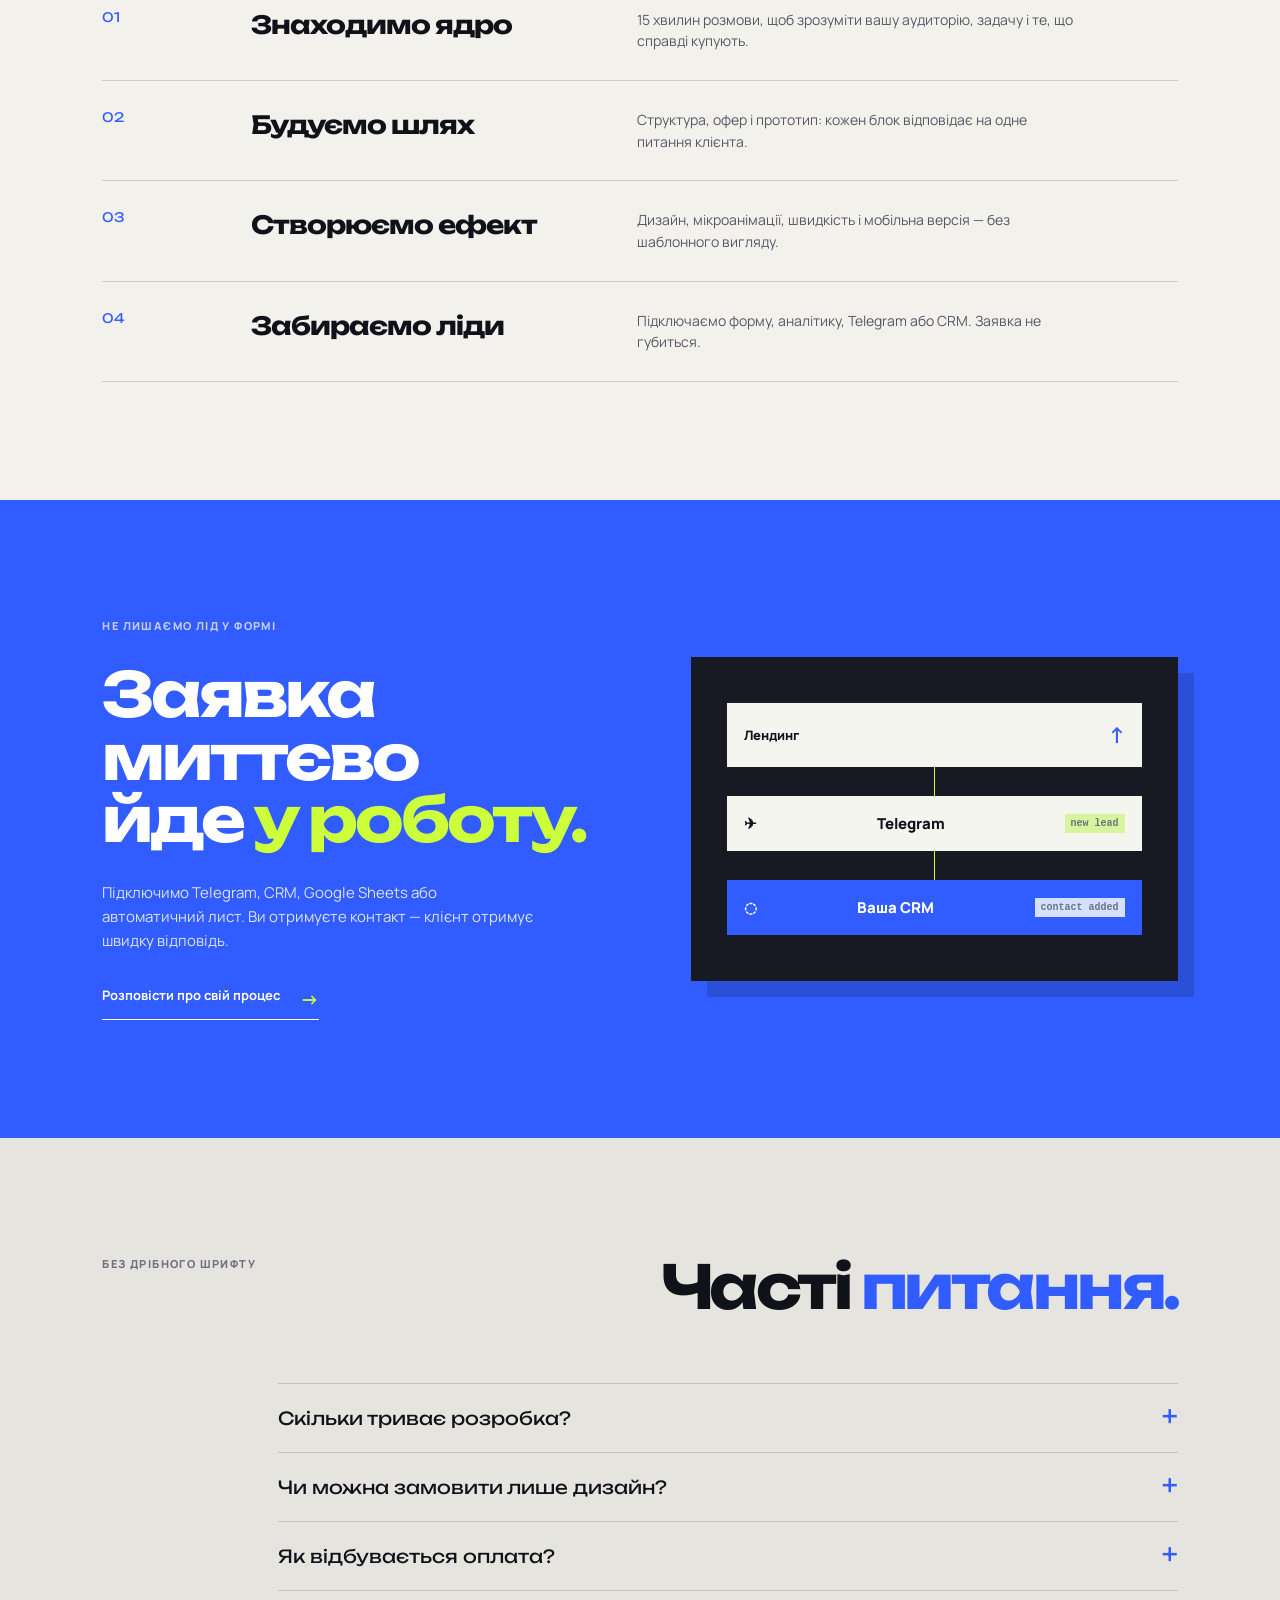
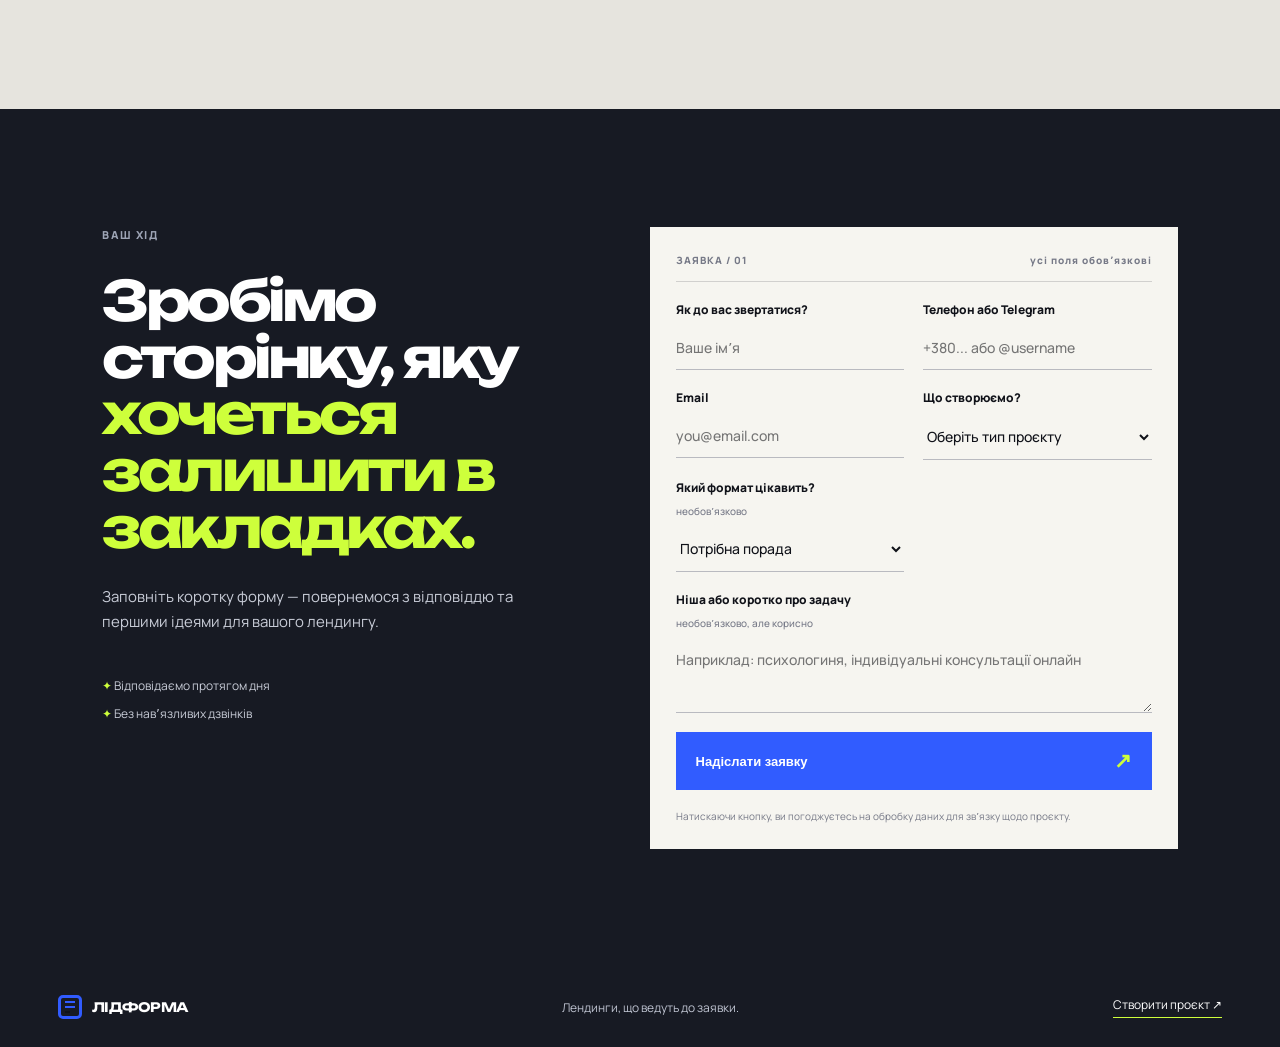
==== commit 3a0d3c75: "Update index.html" ====
--- a/index.html
+++ b/index.html
@@ -41,7 +41,7 @@
       <section id="process" class="process section"><div class="section-heading"><p class="section-kicker">НЕ ВИПАДКОВІ РІШЕННЯ</p><h2>Від «потрібен сайт»<br />до <em>«є заявки».</em></h2></div><div class="steps"><article class="step reveal"><span>01</span><h3>Знаходимо ядро</h3><p>15 хвилин розмови, щоб зрозуміти вашу аудиторію, задачу і те, що справді купують.</p></article><article class="step reveal"><span>02</span><h3>Будуємо шлях</h3><p>Структура, офер і прототип: кожен блок відповідає на одне питання клієнта.</p></article><article class="step reveal"><span>03</span><h3>Створюємо ефект</h3><p>Дизайн, мікроанімації, швидкість і мобільна версія — без шаблонного вигляду.</p></article><article class="step reveal"><span>04</span><h3>Забираємо ліди</h3><p>Підключаємо форму, аналітику, Telegram або CRM. Заявка не губиться.</p></article></div></section>
       <section class="integration section"><div class="integration-copy reveal"><p class="section-kicker">НЕ ЛИШАЄМО ЛІД У ФОРМІ</p><h2>Заявка миттєво<br />йде <em>у роботу.</em></h2><p>Підключимо Telegram, CRM, Google Sheets або автоматичний лист. Ви отримуєте контакт — клієнт отримує швидку відповідь.</p><a href="#brief" class="text-link">Розповісти про свій процес <span>→</span></a></div><div class="flow-card reveal"><div class="flow-source">Лендинг <b>↑</b></div><i></i><div class="flow-destination telegram">✈ <span>Telegram</span><b>new lead</b></div><i></i><div class="flow-destination crm">◌ <span>Ваша CRM</span><b>contact added</b></div></div></section>
       <section id="faq" class="faq section"><div class="section-heading"><p class="section-kicker">БЕЗ ДРІБНОГО ШРИФТУ</p><h2>Часті <em>питання.</em></h2></div><div class="faq-list"><details class="reveal"><summary>Скільки триває розробка?<span>+</span></summary><p>Start — до 7 днів, Growth — до 10 днів, Pro — від 14 днів. Точний таймінг визначаємо після короткого брифу.</p></details><details class="reveal"><summary>Чи можна замовити лише дизайн?<span>+</span></summary><p>Так. Підготуємо дизайн у Figma, який ваша команда зможе передати в розробку. Напишіть про це у формі.</p></details><details class="reveal"><summary>Як відбувається оплата?<span>+</span></summary><p>50% перед стартом, 50% перед публікацією. Вартість домену, хостингу та платних сервісів не входить у пакет.</p></details></div></section>
-      <section id="brief" class="brief section"><div class="brief-intro"><p class="section-kicker">ВАШ ХІД</p><h2>Зробімо сторінку, яку <em>хочеться залишити в закладках.</em></h2><p>Заповніть коротку форму — повернемося з відповіддю та першими ідеями для вашого лендингу.</p><div class="brief-assurance"><span>✦ Відповідаємо протягом дня</span><span>✦ Без навʼязливих дзвінків</span></div></div><form id="lead-form" class="lead-form" novalidate><div class="form-top"><span>ЗАЯВКА / 01</span><span>усі поля обовʼязкові</span></div><label>Як до вас звертатися?<input name="name" required placeholder="Ваше імʼя" autocomplete="name" /></label><label>Телефон або Telegram<input name="contact" required placeholder="+380... або @username" /></label><label>Email<input type="email" name="email" required placeholder="you@email.com" autocomplete="email" /></label><label>Що створюємо?<select name="project" required><option value="" selected disabled>Оберіть тип проєкту</option><option>Лендінг для послуги</option><option>Лендінг для експерта</option><option>Онлайн-курс / подія</option><option>Товарний лендинг</option><option>SaaS / цифровий продукт</option><option>Інше — поясню в повідомленні</option></select></label><label class="wide">Ніша або коротко про задачу <small>необовʼязково, але корисно</small><textarea name="details" placeholder="Наприклад: психологиня, індивідуальні консультації онлайн"></textarea></label><button class="submit-button magnetic" type="submit">Надіслати заявку <span>↗</span></button><p class="form-note">Натискаючи кнопку, ви погоджуєтесь на обробку даних для звʼязку щодо проєкту.</p></form></section>
+      <section id="brief" class="brief section"><div class="brief-intro"><p class="section-kicker">ВАШ ХІД</p><h2>Зробімо сторінку, яку <em>хочеться залишити в закладках.</em></h2><p>Заповніть коротку форму — повернемося з відповіддю та першими ідеями для вашого лендингу.</p><div class="brief-assurance"><span>✦ Відповідаємо протягом дня</span><span>✦ Без навʼязливих дзвінків</span></div></div><form id="lead-form" class="lead-form" novalidate><div class="form-top"><span>ЗАЯВКА / 01</span><span>усі поля обовʼязкові</span></div><label>Як до вас звертатися?<input name="name" required placeholder="Ваше імʼя" autocomplete="name" /></label><label>Телефон або Telegram<input name="contact" required placeholder="+380... або @username" /></label><label>Email<input type="email" name="email" required placeholder="you@email.com" autocomplete="email" /></label><label>Що створюємо?<select name="project" required><option value="" selected disabled>Оберіть тип проєкту</option><option>Лендінг для послуги</option><option>Лендінг для експерта</option><option>Онлайн-курс / подія</option><option>Товарний лендинг</option><option>SaaS / цифровий продукт</option><option>Інше — поясню в повідомленні</option></select></label><label>Який формат цікавить? <small>необовʼязково</small><select name="packageChoice"><option value="">Потрібна порада</option><option value="Start">Start</option><option value="Growth">Growth</option><option value="Pro">Pro</option></select></label><label class="wide">Ніша або коротко про задачу <small>необовʼязково, але корисно</small><textarea name="details" placeholder="Наприклад: психологиня, індивідуальні консультації онлайн"></textarea></label><button class="submit-button magnetic" type="submit">Надіслати заявку <span>↗</span></button><p class="form-note">Натискаючи кнопку, ви погоджуєтесь на обробку даних для звʼязку щодо проєкту.</p></form></section>
     </main>
     <footer><a class="brand" href="#top"><span class="brand-mark"><i></i><b></b><em></em></span><span>ЛІДФОРМА</span></a><p>Лендинги, що ведуть до заявки.</p><a href="#brief">Створити проєкт ↗</a></footer>
     <div id="success-modal" class="modal" aria-hidden="true"><div class="modal-card"><button aria-label="Закрити" class="modal-close">×</button><div class="modal-star">✦</div><h2>Заявку<br /><em>отримано.</em></h2><p>Контакт збережено. Щоб ми підготували для вас точну пропозицію, дайте відповідь ще на кілька запитань — це займе 10–15 хвилин.</p><a class="modal-brief" href="brief.html">Заповнити бриф <span>→</span></a><button class="modal-button">Заповню пізніше</button></div></div>
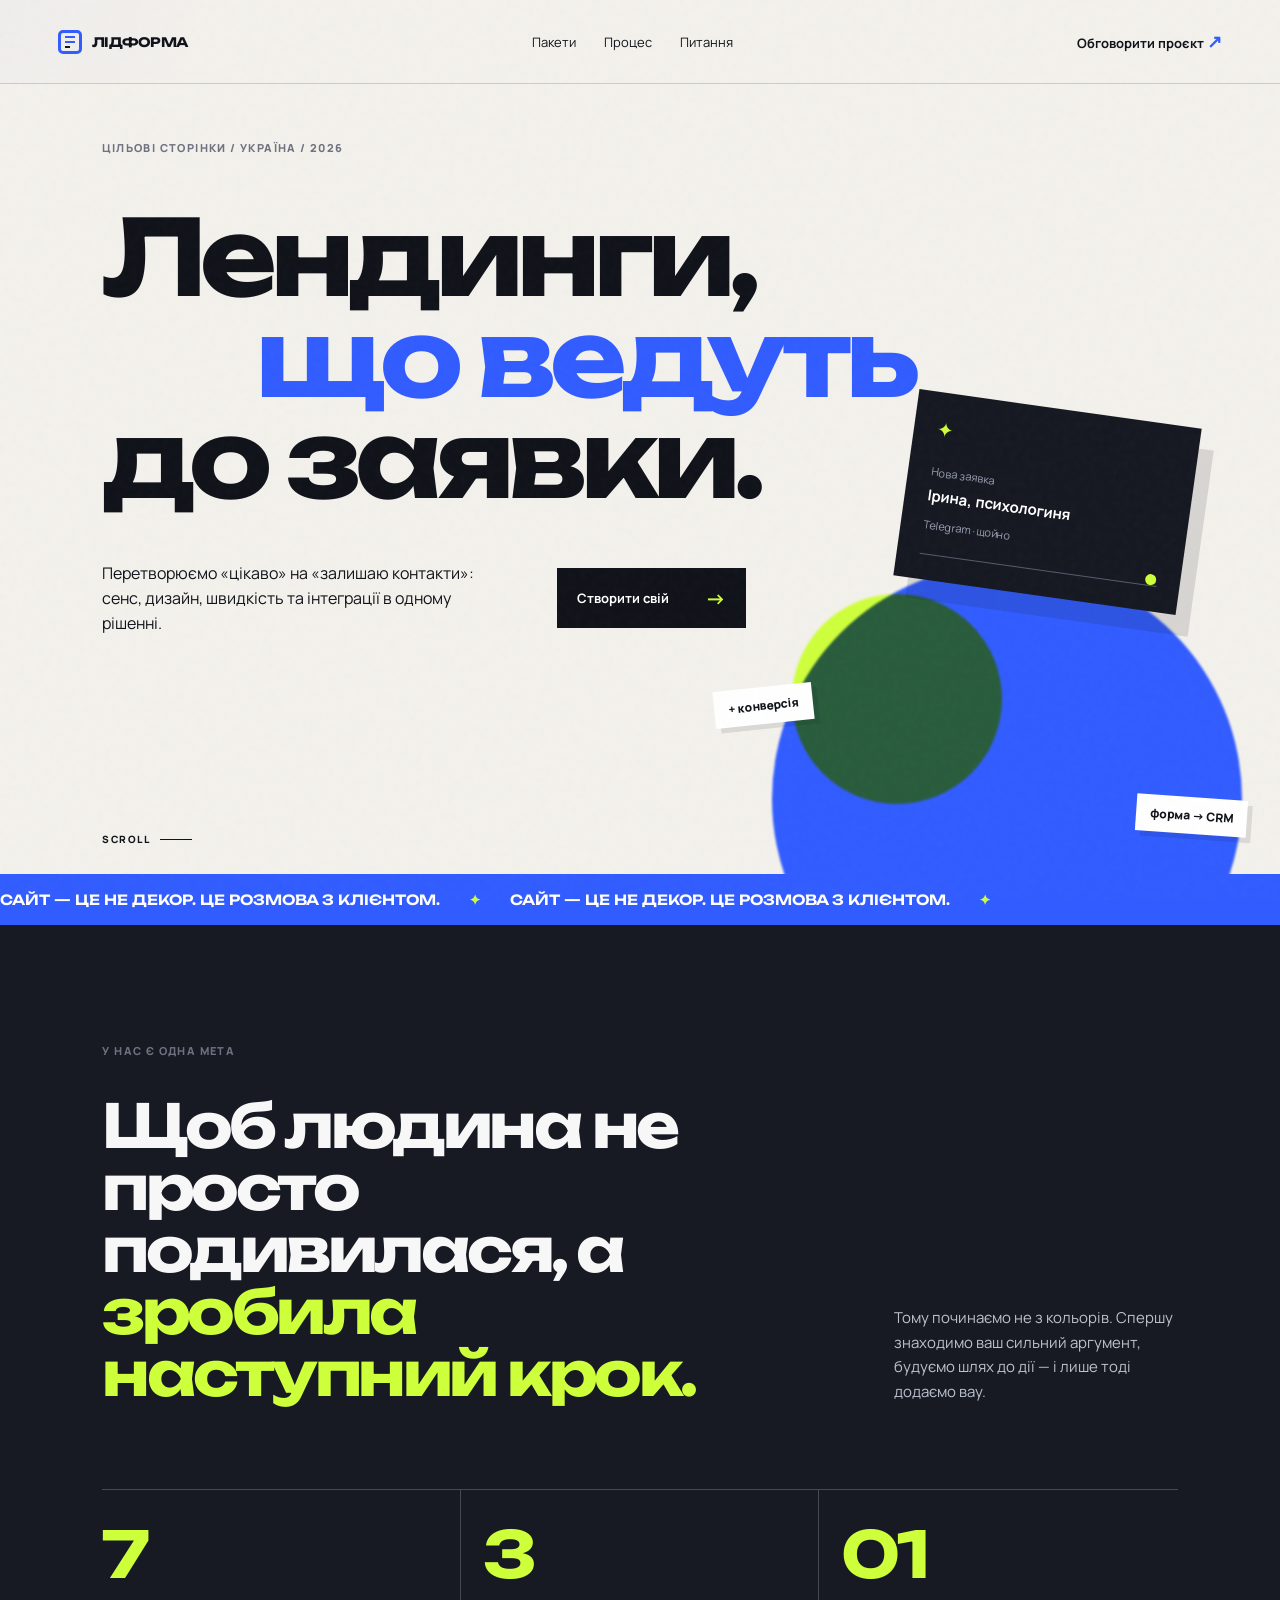
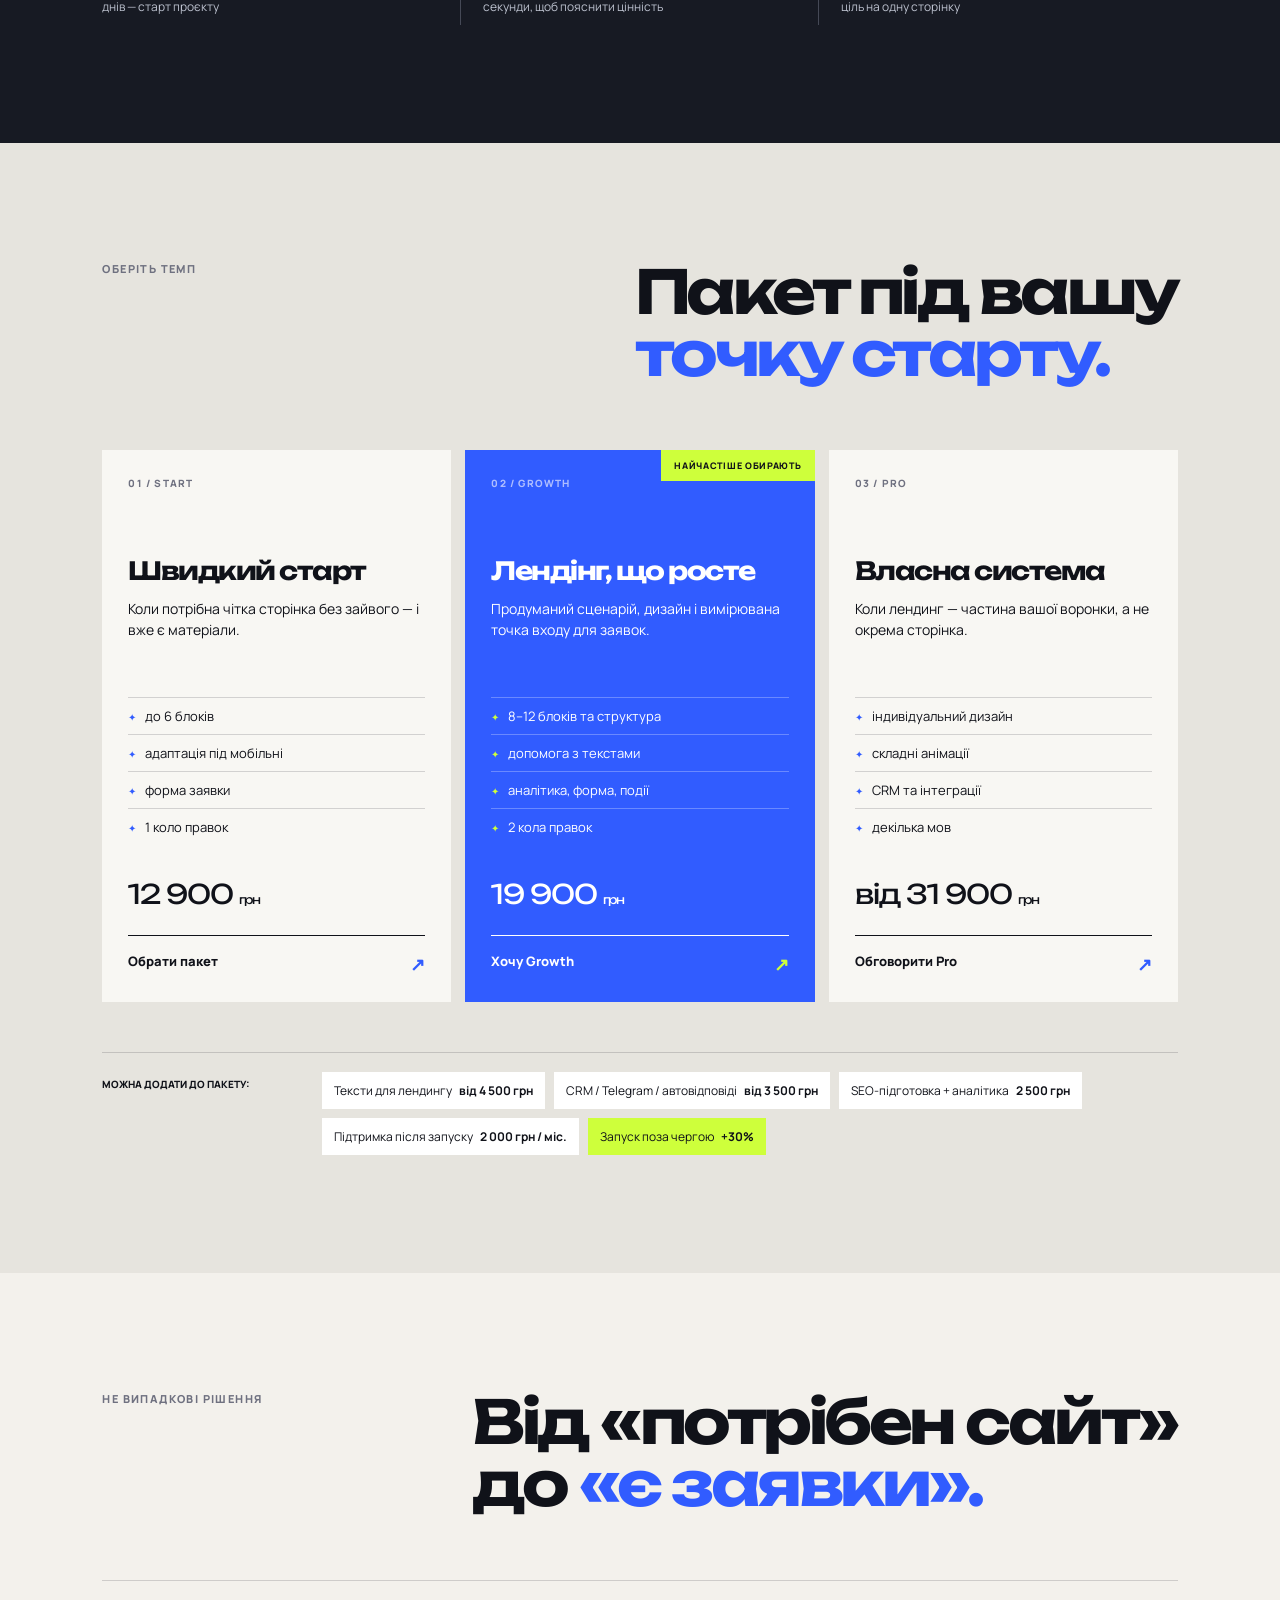
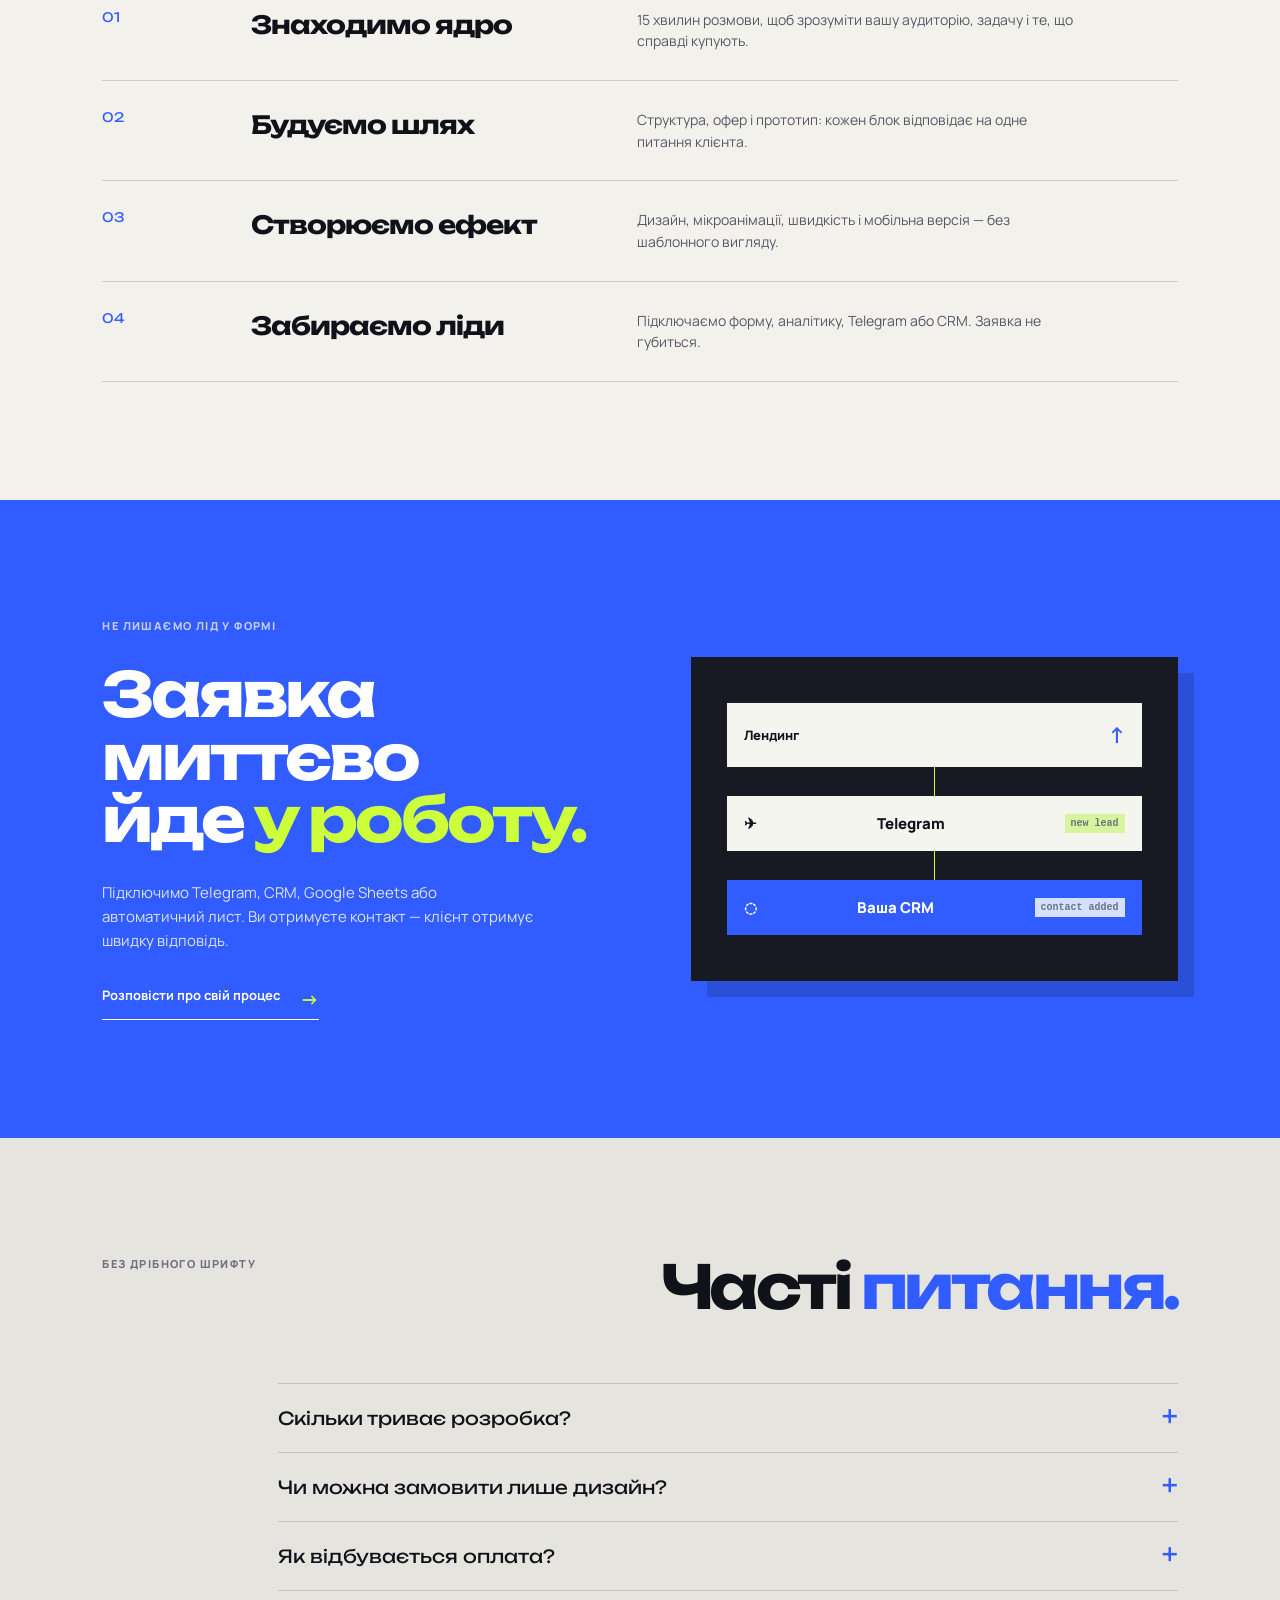
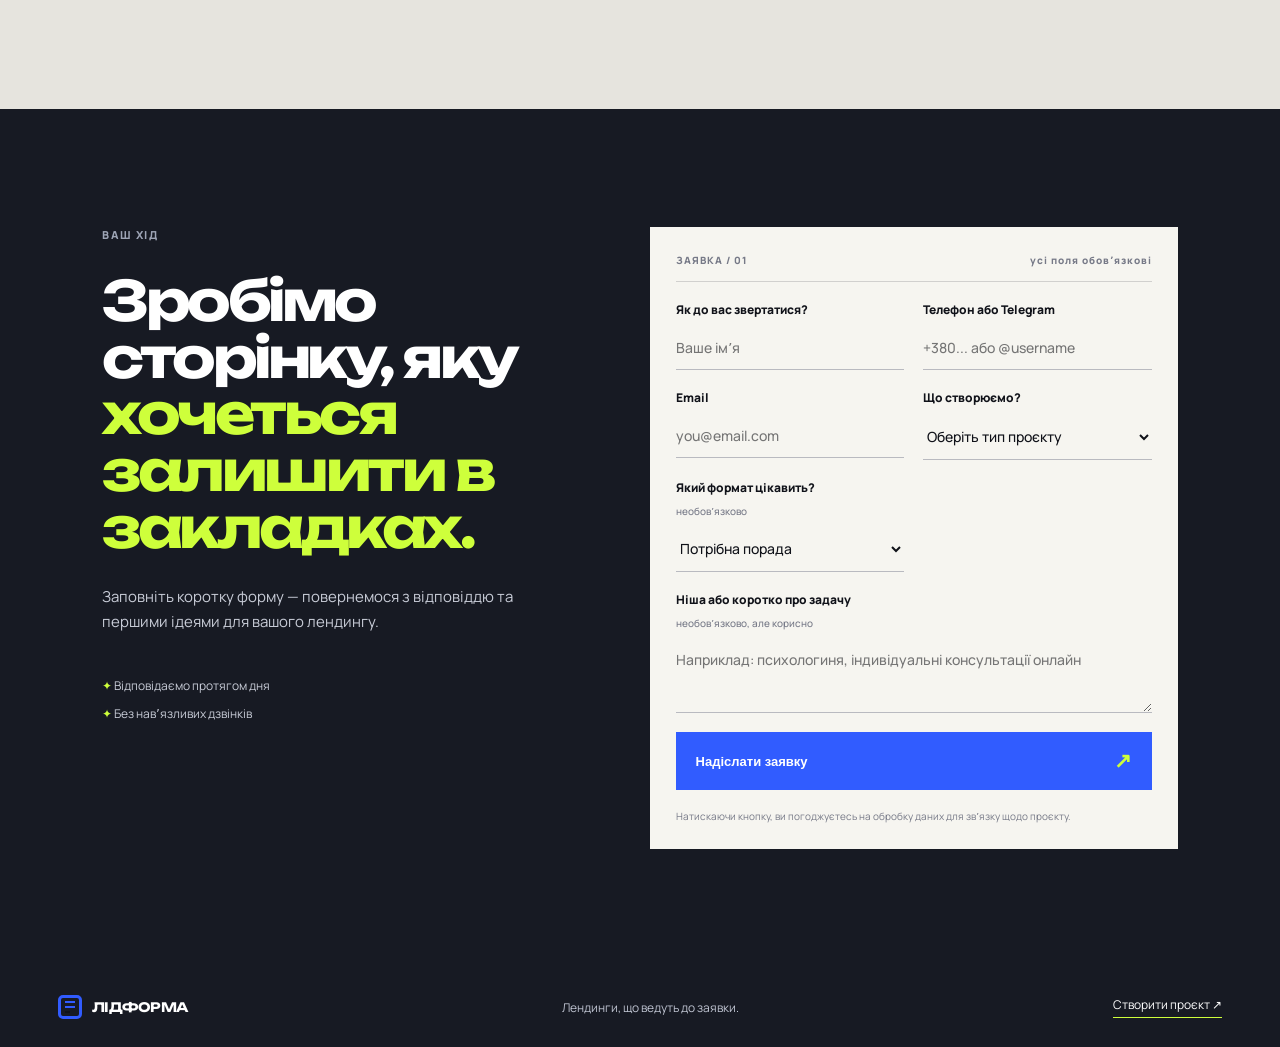
==== commit 437d9392: "Fix mobile package selection and SEO wording" ====
--- a/index.html
+++ b/index.html
@@ -36,12 +36,12 @@
           <article class="price-card featured reveal"><div class="popular">НАЙЧАСТІШЕ ОБИРАЮТЬ</div><span class="price-no">02 / GROWTH</span><h3>Лендінг, що росте</h3><p>Продуманий сценарій, дизайн і вимірювана точка входу для заявок.</p><ul><li>8–12 блоків та структура</li><li>допомога з текстами</li><li>аналітика, форма, події</li><li>2 кола правок</li></ul><div class="price">19 900 <small>грн</small></div><a href="#brief" data-package="Growth">Хочу Growth <span>↗</span></a></article>
           <article class="price-card reveal"><span class="price-no">03 / PRO</span><h3>Власна система</h3><p>Коли лендинг — частина вашої воронки, а не окрема сторінка.</p><ul><li>індивідуальний дизайн</li><li>складні анімації</li><li>CRM та інтеграції</li><li>декілька мов</li></ul><div class="price">від 31 900 <small>грн</small></div><a href="#brief" data-package="Pro">Обговорити Pro <span>↗</span></a></article>
         </div>
-        <div class="extras reveal"><p>МОЖНА ДОДАТИ ДО ПАКЕТУ:</p><div><span>Тексти для лендингу <b>від 4 500 грн</b></span><span>CRM / Telegram / автовідповіді <b>від 3 500 грн</b></span><span>Базове SEO + аналітика <b>2 500 грн</b></span><span>Підтримка після запуску <b>2 000 грн / міс.</b></span><span class="urgent">Запуск поза чергою <b>+30%</b></span></div></div>
+        <div class="extras reveal"><p>МОЖНА ДОДАТИ ДО ПАКЕТУ:</p><div><span>Тексти для лендингу <b>від 4 500 грн</b></span><span>CRM / Telegram / автовідповіді <b>від 3 500 грн</b></span><span>SEO-підготовка + аналітика <b>2 500 грн</b></span><span>Підтримка після запуску <b>2 000 грн / міс.</b></span><span class="urgent">Запуск поза чергою <b>+30%</b></span></div></div>
       </section>
       <section id="process" class="process section"><div class="section-heading"><p class="section-kicker">НЕ ВИПАДКОВІ РІШЕННЯ</p><h2>Від «потрібен сайт»<br />до <em>«є заявки».</em></h2></div><div class="steps"><article class="step reveal"><span>01</span><h3>Знаходимо ядро</h3><p>15 хвилин розмови, щоб зрозуміти вашу аудиторію, задачу і те, що справді купують.</p></article><article class="step reveal"><span>02</span><h3>Будуємо шлях</h3><p>Структура, офер і прототип: кожен блок відповідає на одне питання клієнта.</p></article><article class="step reveal"><span>03</span><h3>Створюємо ефект</h3><p>Дизайн, мікроанімації, швидкість і мобільна версія — без шаблонного вигляду.</p></article><article class="step reveal"><span>04</span><h3>Забираємо ліди</h3><p>Підключаємо форму, аналітику, Telegram або CRM. Заявка не губиться.</p></article></div></section>
       <section class="integration section"><div class="integration-copy reveal"><p class="section-kicker">НЕ ЛИШАЄМО ЛІД У ФОРМІ</p><h2>Заявка миттєво<br />йде <em>у роботу.</em></h2><p>Підключимо Telegram, CRM, Google Sheets або автоматичний лист. Ви отримуєте контакт — клієнт отримує швидку відповідь.</p><a href="#brief" class="text-link">Розповісти про свій процес <span>→</span></a></div><div class="flow-card reveal"><div class="flow-source">Лендинг <b>↑</b></div><i></i><div class="flow-destination telegram">✈ <span>Telegram</span><b>new lead</b></div><i></i><div class="flow-destination crm">◌ <span>Ваша CRM</span><b>contact added</b></div></div></section>
       <section id="faq" class="faq section"><div class="section-heading"><p class="section-kicker">БЕЗ ДРІБНОГО ШРИФТУ</p><h2>Часті <em>питання.</em></h2></div><div class="faq-list"><details class="reveal"><summary>Скільки триває розробка?<span>+</span></summary><p>Start — до 7 днів, Growth — до 10 днів, Pro — від 14 днів. Точний таймінг визначаємо після короткого брифу.</p></details><details class="reveal"><summary>Чи можна замовити лише дизайн?<span>+</span></summary><p>Так. Підготуємо дизайн у Figma, який ваша команда зможе передати в розробку. Напишіть про це у формі.</p></details><details class="reveal"><summary>Як відбувається оплата?<span>+</span></summary><p>50% перед стартом, 50% перед публікацією. Вартість домену, хостингу та платних сервісів не входить у пакет.</p></details></div></section>
-      <section id="brief" class="brief section"><div class="brief-intro"><p class="section-kicker">ВАШ ХІД</p><h2>Зробімо сторінку, яку <em>хочеться залишити в закладках.</em></h2><p>Заповніть коротку форму — повернемося з відповіддю та першими ідеями для вашого лендингу.</p><div class="brief-assurance"><span>✦ Відповідаємо протягом дня</span><span>✦ Без навʼязливих дзвінків</span></div></div><form id="lead-form" class="lead-form" novalidate><div class="form-top"><span>ЗАЯВКА / 01</span><span>усі поля обовʼязкові</span></div><label>Як до вас звертатися?<input name="name" required placeholder="Ваше імʼя" autocomplete="name" /></label><label>Телефон або Telegram<input name="contact" required placeholder="+380... або @username" /></label><label>Email<input type="email" name="email" required placeholder="you@email.com" autocomplete="email" /></label><label>Що створюємо?<select name="project" required><option value="" selected disabled>Оберіть тип проєкту</option><option>Лендінг для послуги</option><option>Лендінг для експерта</option><option>Онлайн-курс / подія</option><option>Товарний лендинг</option><option>SaaS / цифровий продукт</option><option>Інше — поясню в повідомленні</option></select></label><label>Який формат цікавить? <small>необовʼязково</small><select name="packageChoice"><option value="">Потрібна порада</option><option value="Start">Start</option><option value="Growth">Growth</option><option value="Pro">Pro</option></select></label><label class="wide">Ніша або коротко про задачу <small>необовʼязково, але корисно</small><textarea name="details" placeholder="Наприклад: психологиня, індивідуальні консультації онлайн"></textarea></label><button class="submit-button magnetic" type="submit">Надіслати заявку <span>↗</span></button><p class="form-note">Натискаючи кнопку, ви погоджуєтесь на обробку даних для звʼязку щодо проєкту.</p></form></section>
+      <section id="brief" class="brief section"><div class="brief-intro"><p class="section-kicker">ВАШ ХІД</p><h2>Зробімо сторінку, яку <em>хочеться залишити в закладках.</em></h2><p>Заповніть коротку форму — повернемося з відповіддю та першими ідеями для вашого лендингу.</p><div class="brief-assurance"><span>✦ Відповідаємо протягом дня</span><span>✦ Без навʼязливих дзвінків</span></div></div><form id="lead-form" class="lead-form" novalidate><div class="form-top"><span>ЗАЯВКА / 01</span><span>усі поля обовʼязкові</span></div><label>Як до вас звертатися?<input name="name" required placeholder="Ваше імʼя" autocomplete="name" /></label><label>Телефон або Telegram<input name="contact" required placeholder="+380... або @username" /></label><label>Email<input type="email" name="email" required placeholder="you@email.com" autocomplete="email" /></label><label>Що створюємо?<select name="project" required><option value="" selected disabled>Оберіть тип проєкту</option><option>Лендінг для послуги</option><option>Лендінг для експерта</option><option>Онлайн-курс / подія</option><option>Товарний лендинг</option><option>SaaS / цифровий продукт</option><option>Інше — поясню в повідомленні</option></select></label><label class="package-choice">Який формат цікавить? <small>необовʼязково</small><select name="packageChoice"><option value="">Потрібна порада</option><option value="Start">Start</option><option value="Growth">Growth</option><option value="Pro">Pro</option></select></label><label class="wide">Ніша або коротко про задачу <small>необовʼязково, але корисно</small><textarea name="details" placeholder="Наприклад: психологиня, індивідуальні консультації онлайн"></textarea></label><button class="submit-button magnetic" type="submit">Надіслати заявку <span>↗</span></button><p class="form-note">Натискаючи кнопку, ви погоджуєтесь на обробку даних для звʼязку щодо проєкту.</p></form></section>
     </main>
     <footer><a class="brand" href="#top"><span class="brand-mark"><i></i><b></b><em></em></span><span>ЛІДФОРМА</span></a><p>Лендинги, що ведуть до заявки.</p><a href="#brief">Створити проєкт ↗</a></footer>
     <div id="success-modal" class="modal" aria-hidden="true"><div class="modal-card"><button aria-label="Закрити" class="modal-close">×</button><div class="modal-star">✦</div><h2>Заявку<br /><em>отримано.</em></h2><p>Контакт збережено. Щоб ми підготували для вас точну пропозицію, дайте відповідь ще на кілька запитань — це займе 10–15 хвилин.</p><a class="modal-brief" href="brief.html">Заповнити бриф <span>→</span></a><button class="modal-button">Заповню пізніше</button></div></div>
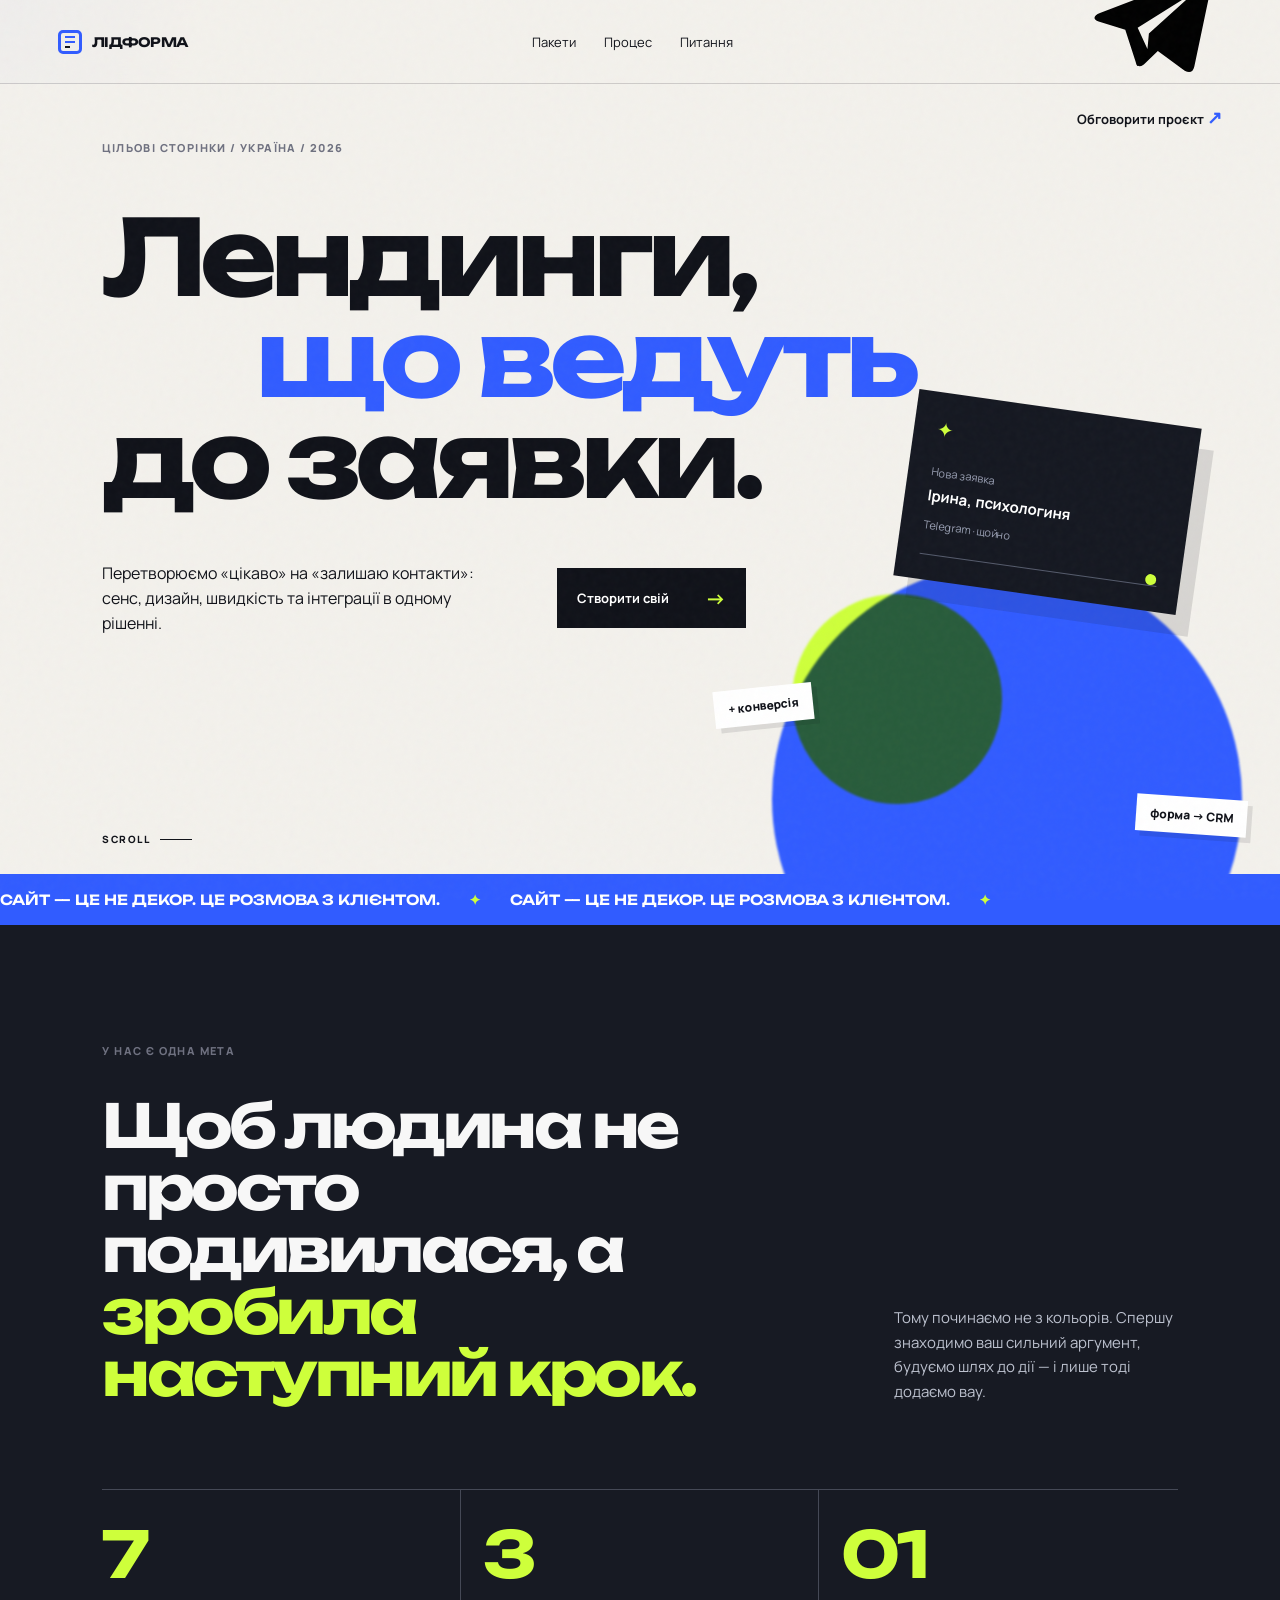
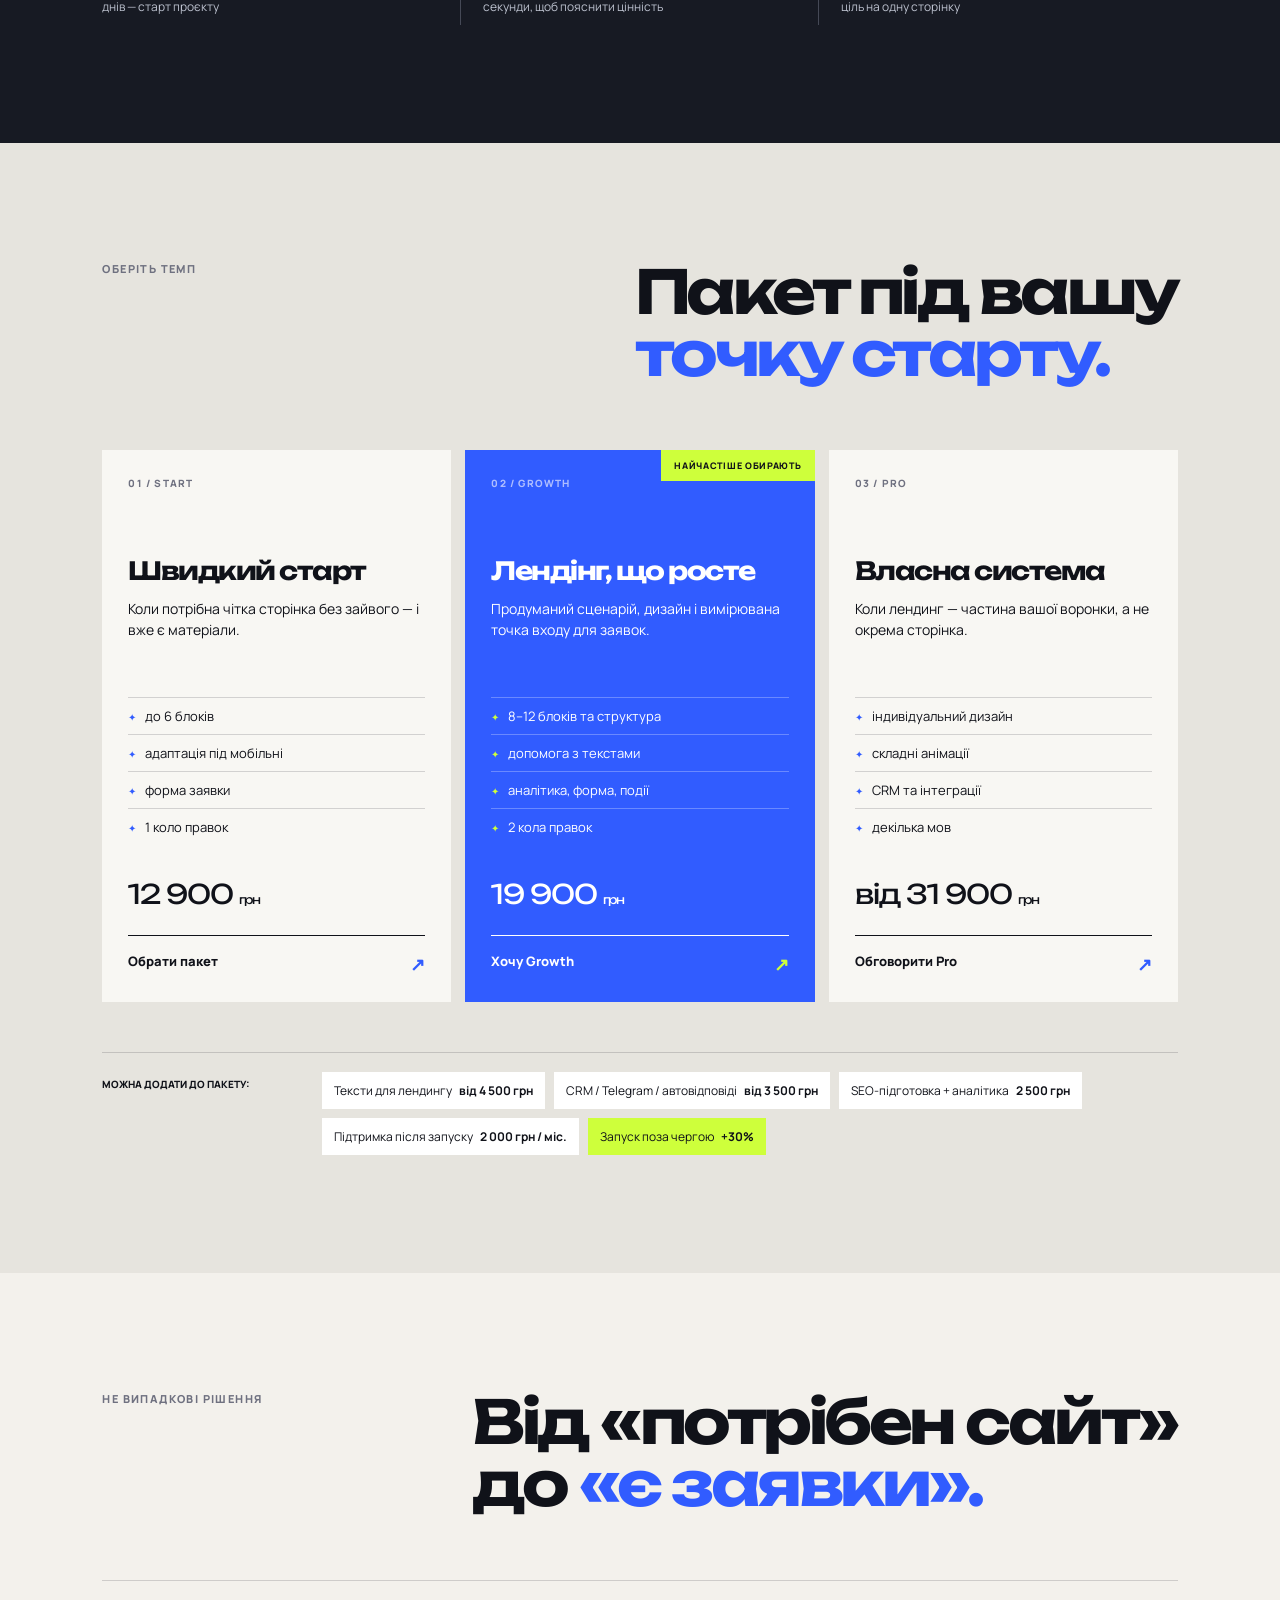
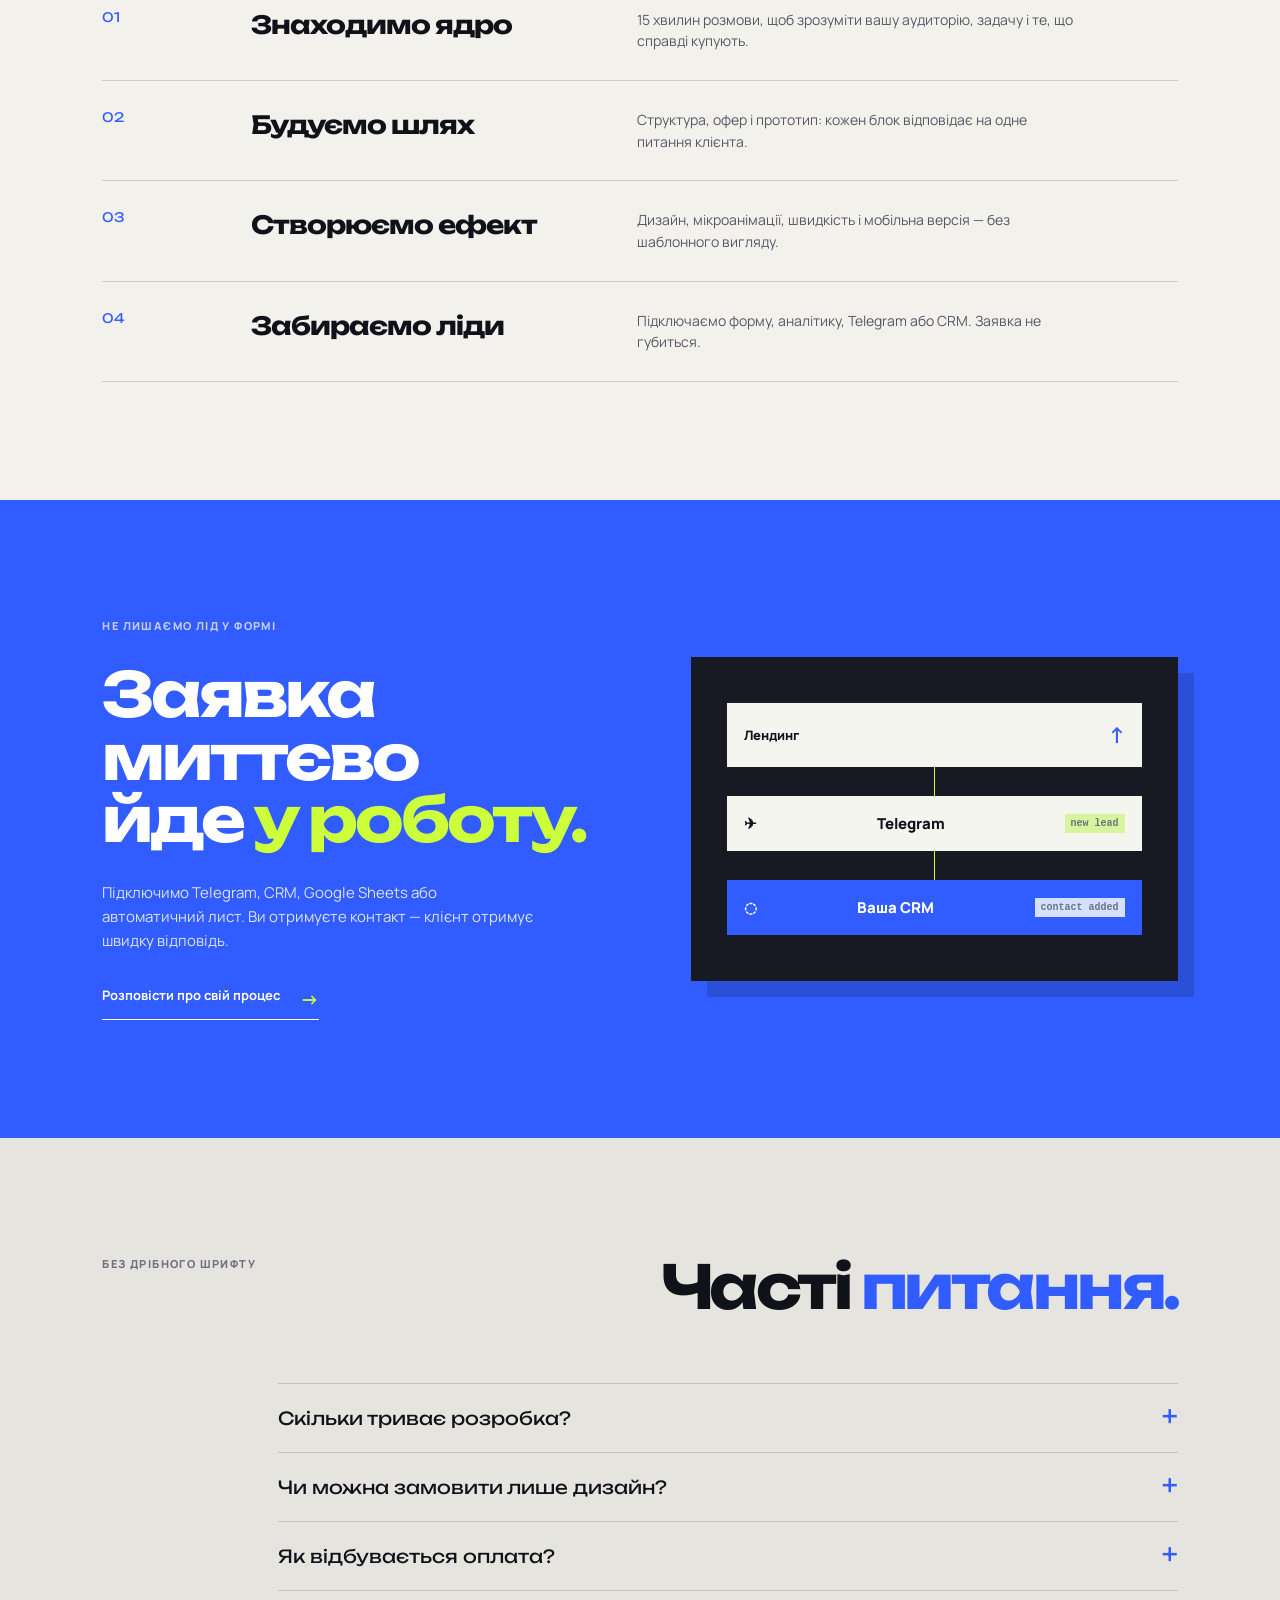
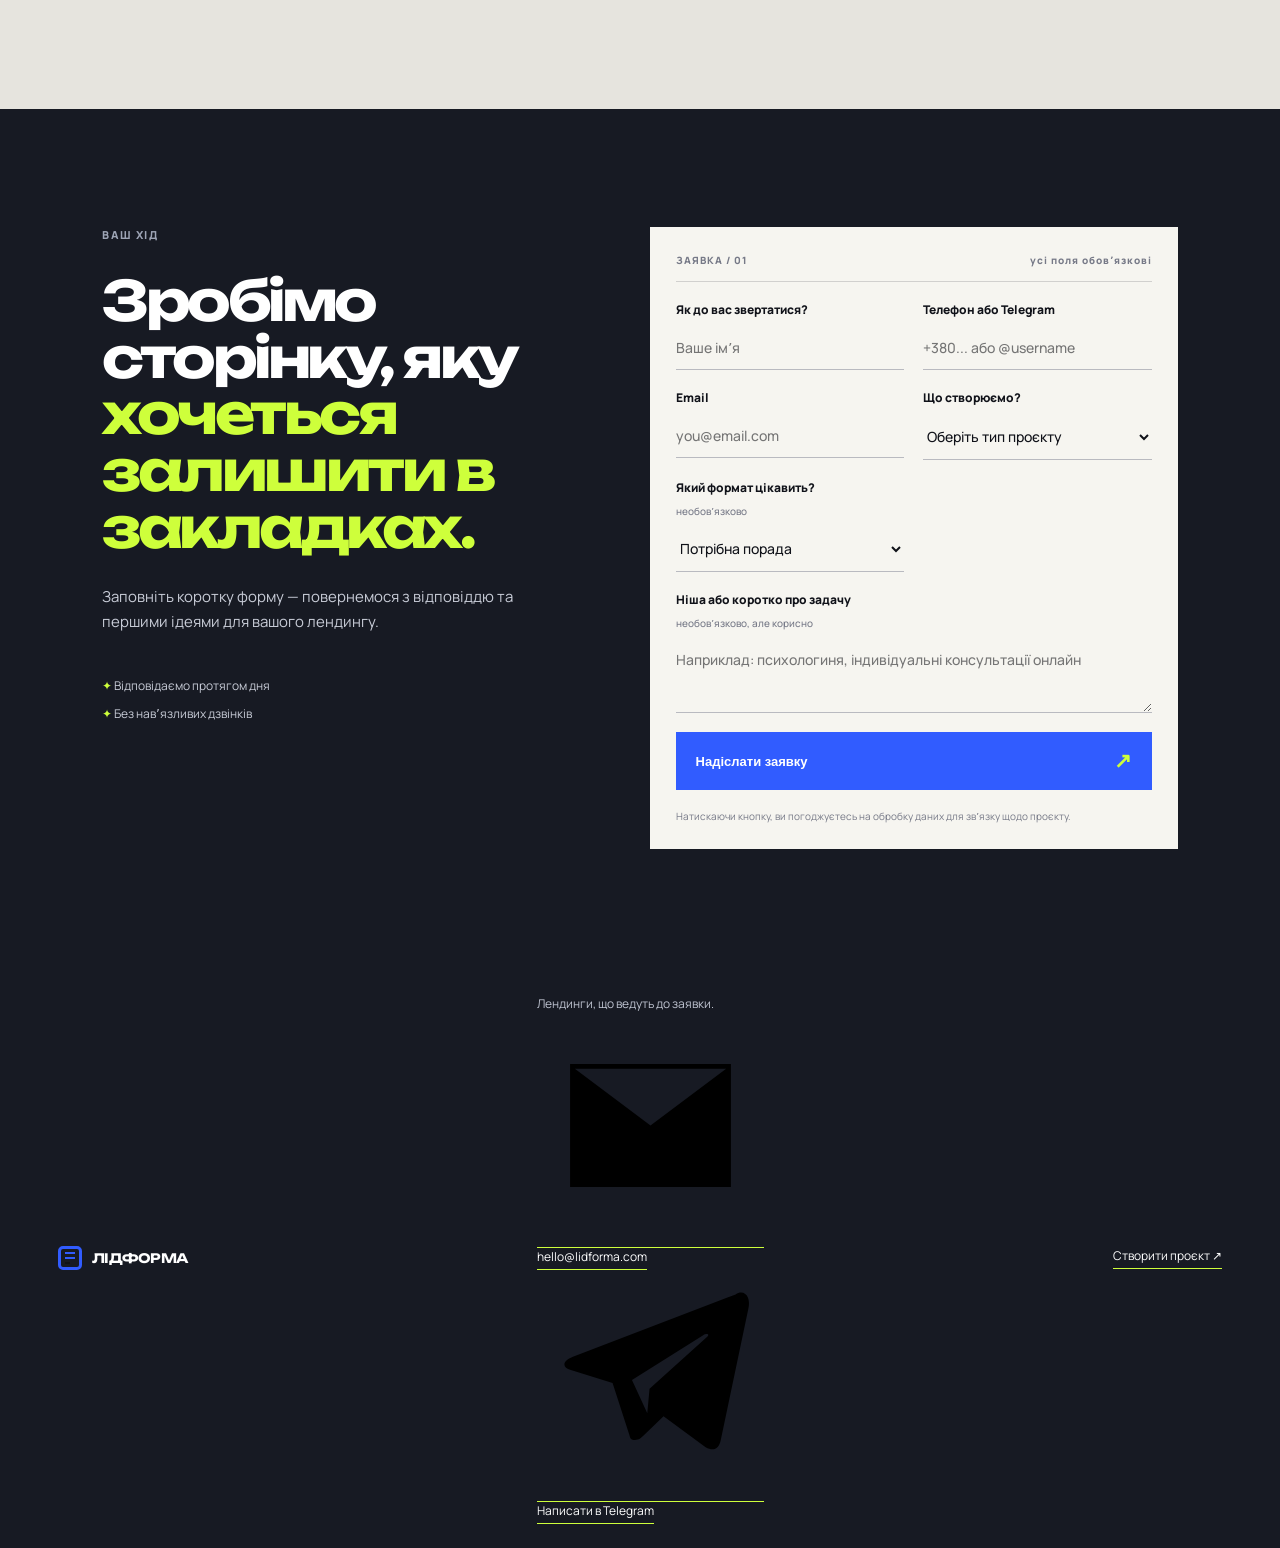
==== commit 6843aa46: "Add Telegram and email contact links" ====
--- a/index.html
+++ b/index.html
@@ -14,7 +14,7 @@
   </head>
   <body>
     <div class="noise"></div><div class="cursor-glow"></div>
-    <header class="topbar"><a class="brand" href="#top" aria-label="ЛІДФОРМА, на головну"><span class="brand-mark"><i></i><b></b><em></em></span><span>ЛІДФОРМА</span></a><nav><a href="#formats">Пакети</a><a href="#process">Процес</a><a href="#faq">Питання</a></nav><a class="header-cta" href="#brief">Обговорити проєкт <span>↗</span></a></header><a class="mobile-cta" href="#brief">Створити свій лендинг <span>↗</span></a>
+    <header class="topbar"><a class="brand" href="#top" aria-label="ЛІДФОРМА, на головну"><span class="brand-mark"><i></i><b></b><em></em></span><span>ЛІДФОРМА</span></a><nav><a href="#formats">Пакети</a><a href="#process">Процес</a><a href="#faq">Питання</a></nav><div class="header-actions"><a class="header-telegram" href="https://t.me/vladislavbulldozer" target="_blank" rel="noopener" aria-label="Написати Владиславу в Telegram"><svg viewBox="0 0 24 24" aria-hidden="true"><path d="M21 3 3.8 9.6c-1.17.46-1.16 1.12-.22 1.4l4.41 1.38 1.7 5.25c.2.55.1.77.67.77.44 0 .63-.2.88-.44l2.14-2.08 4.45 3.28c.82.46 1.4.22 1.6-.76L22.35 4.5C22.64 3.1 21.82 2.47 21 3Zm-10.96 9.06 7.53-4.75c.38-.23.72-.1.43.16l-6.1 5.52-.24 2.57-1.62-3.5Z"/></svg></a><a class="header-cta" href="#brief">Обговорити проєкт <span>↗</span></a></div></header><a class="mobile-cta" href="#brief">Створити свій лендинг <span>↗</span></a>
     <main id="top">
       <section class="hero section">
         <div class="eyebrow reveal">ЦІЛЬОВІ СТОРІНКИ / УКРАЇНА / 2026</div>
@@ -43,7 +43,7 @@
       <section id="faq" class="faq section"><div class="section-heading"><p class="section-kicker">БЕЗ ДРІБНОГО ШРИФТУ</p><h2>Часті <em>питання.</em></h2></div><div class="faq-list"><details class="reveal"><summary>Скільки триває розробка?<span>+</span></summary><p>Start — до 7 днів, Growth — до 10 днів, Pro — від 14 днів. Точний таймінг визначаємо після короткого брифу.</p></details><details class="reveal"><summary>Чи можна замовити лише дизайн?<span>+</span></summary><p>Так. Підготуємо дизайн у Figma, який ваша команда зможе передати в розробку. Напишіть про це у формі.</p></details><details class="reveal"><summary>Як відбувається оплата?<span>+</span></summary><p>50% перед стартом, 50% перед публікацією. Вартість домену, хостингу та платних сервісів не входить у пакет.</p></details></div></section>
       <section id="brief" class="brief section"><div class="brief-intro"><p class="section-kicker">ВАШ ХІД</p><h2>Зробімо сторінку, яку <em>хочеться залишити в закладках.</em></h2><p>Заповніть коротку форму — повернемося з відповіддю та першими ідеями для вашого лендингу.</p><div class="brief-assurance"><span>✦ Відповідаємо протягом дня</span><span>✦ Без навʼязливих дзвінків</span></div></div><form id="lead-form" class="lead-form" novalidate><div class="form-top"><span>ЗАЯВКА / 01</span><span>усі поля обовʼязкові</span></div><label>Як до вас звертатися?<input name="name" required placeholder="Ваше імʼя" autocomplete="name" /></label><label>Телефон або Telegram<input name="contact" required placeholder="+380... або @username" /></label><label>Email<input type="email" name="email" required placeholder="you@email.com" autocomplete="email" /></label><label>Що створюємо?<select name="project" required><option value="" selected disabled>Оберіть тип проєкту</option><option>Лендінг для послуги</option><option>Лендінг для експерта</option><option>Онлайн-курс / подія</option><option>Товарний лендинг</option><option>SaaS / цифровий продукт</option><option>Інше — поясню в повідомленні</option></select></label><label class="package-choice">Який формат цікавить? <small>необовʼязково</small><select name="packageChoice"><option value="">Потрібна порада</option><option value="Start">Start</option><option value="Growth">Growth</option><option value="Pro">Pro</option></select></label><label class="wide">Ніша або коротко про задачу <small>необовʼязково, але корисно</small><textarea name="details" placeholder="Наприклад: психологиня, індивідуальні консультації онлайн"></textarea></label><button class="submit-button magnetic" type="submit">Надіслати заявку <span>↗</span></button><p class="form-note">Натискаючи кнопку, ви погоджуєтесь на обробку даних для звʼязку щодо проєкту.</p></form></section>
     </main>
-    <footer><a class="brand" href="#top"><span class="brand-mark"><i></i><b></b><em></em></span><span>ЛІДФОРМА</span></a><p>Лендинги, що ведуть до заявки.</p><a href="#brief">Створити проєкт ↗</a></footer>
+    <footer><a class="brand" href="#top"><span class="brand-mark"><i></i><b></b><em></em></span><span>ЛІДФОРМА</span></a><div class="footer-meta"><p>Лендинги, що ведуть до заявки.</p><div class="footer-contacts"><a class="footer-contact" href="mailto:hello@lidforma.com" aria-label="Написати на hello@lidforma.com"><svg viewBox="0 0 24 24" aria-hidden="true"><path d="M3.5 5.5h17v13h-17zM4 6l8 6 8-6"/></svg><span>hello@lidforma.com</span></a><a class="footer-contact" href="https://t.me/vladislavbulldozer" target="_blank" rel="noopener" aria-label="Написати Владиславу в Telegram"><svg viewBox="0 0 24 24" aria-hidden="true"><path d="M21 3 3.8 9.6c-1.17.46-1.16 1.12-.22 1.4l4.41 1.38 1.7 5.25c.2.55.1.77.67.77.44 0 .63-.2.88-.44l2.14-2.08 4.45 3.28c.82.46 1.4.22 1.6-.76L22.35 4.5C22.64 3.1 21.82 2.47 21 3Zm-10.96 9.06 7.53-4.75c.38-.23.72-.1.43.16l-6.1 5.52-.24 2.57-1.62-3.5Z"/></svg><span>Написати в Telegram</span></a></div></div><a href="#brief">Створити проєкт ↗</a></footer>
     <div id="success-modal" class="modal" aria-hidden="true"><div class="modal-card"><button aria-label="Закрити" class="modal-close">×</button><div class="modal-star">✦</div><h2>Заявку<br /><em>отримано.</em></h2><p>Контакт збережено. Щоб ми підготували для вас точну пропозицію, дайте відповідь ще на кілька запитань — це займе 10–15 хвилин.</p><a class="modal-brief" href="brief.html">Заповнити бриф <span>→</span></a><button class="modal-button">Заповню пізніше</button></div></div>
     <script src="script.js"></script>
   </body>
--- a/mobile-optimizations.css
+++ b/mobile-optimizations.css
@@ -1,6 +1,23 @@
 /* Conversion-focused mobile refinements */
 .mobile-cta{display:none}
 @media (max-width:800px){
-  body{padding-bottom:64px;-webkit-tap-highlight-color:transparent}.cursor-glow{display:none}.topbar{position:sticky;top:0}.topbar .brand{flex-shrink:0}.hero{min-height:690px}.hero-title{font-size:clamp(43px,13.4vw,59px);line-height:.98;letter-spacing:-2.6px}.hero-bottom p{max-width:330px}.scroll-hint{display:none}.section-heading h2,.statement h2,.brief h2{letter-spacing:-2px}.price-card{min-height:0;padding:25px}.price-card h3{margin-top:45px}.price-card p{min-height:0}.extras span{width:100%}.lead-form input,.lead-form select,.lead-form textarea{min-height:48px;font-size:16px}.lead-form textarea{padding-top:12px}.lead-form label{gap:6px}.submit-button{min-height:56px}.modal{align-items:end;padding:0}.modal-card{max-width:none;width:100%;padding:34px 24px 28px;border-radius:20px 20px 0 0}.modal h2{font-size:34px}.modal-brief{min-height:56px;align-items:center}.modal-button{min-height:42px}.mobile-cta{position:fixed;z-index:12;display:flex;bottom:0;left:0;right:0;min-height:64px;align-items:center;justify-content:space-between;padding:0 21px;background:#171a23;color:#fff;text-decoration:none;font-size:13px;font-weight:800;box-shadow:0 -7px 25px rgba(16,18,25,.13)}.mobile-cta span{font-size:20px;color:#ceff3b}.hero-art{pointer-events:none}.faq summary{font-size:16px;line-height:1.35}.brief-assurance{margin-top:30px}.metrics{grid-template-columns:repeat(3,1fr)}.metrics strong{font-size:31px}.metrics span{display:block;line-height:1.25}.flow-destination,.flow-source{padding:14px 12px}.flow-destination b{font-size:8px}.brand-mark{width:22px;height:22px}.brand{gap:8px}a,button,summary,input,select,textarea{touch-action:manipulation}}
+  body{padding-bottom:64px;-webkit-tap-highlight-color:transparent}.cursor-glow{display:none}.topbar{position:sticky;top:0}.topbar .brand{flex-shrink:0}.hero{min-height:690px}.hero-title{font-size:clamp(43px,13.4vw,59px);line-height:.98;letter-spacing:-2.6px}.hero-bottom p{max-width:330px}.scroll-hint{display:none}.section-heading h2,.statement h2,.brief h2{letter-spacing:-2px}.price-card{min-height:0;padding:25px}.price-card h3{margin-top:45px}.price-card p{min-height:0}.extras span{width:100%}.lead-form input,.lead-form select,.lead-form textarea{min-height:48px;font-size:16px}.lead-form textarea{padding-top:12px}.lead-form label{gap:6px}.lead-form .package-choice{display:flex!important;visibility:visible!important;opacity:1!important;order:0}.lead-form .package-choice select{display:block!important;visibility:visible!important;opacity:1!important}.submit-button{min-height:56px}.modal{align-items:end;padding:0}.modal-card{max-width:none;width:100%;padding:34px 24px 28px;border-radius:20px 20px 0 0}.modal h2{font-size:34px}.modal-brief{min-height:56px;align-items:center}.modal-button{min-height:42px}.mobile-cta{position:fixed;z-index:12;display:flex;bottom:0;left:0;right:0;min-height:64px;align-items:center;justify-content:space-between;padding:0 21px;background:#171a23;color:#fff;text-decoration:none;font-size:13px;font-weight:800;box-shadow:0 -7px 25px rgba(16,18,25,.13)}.mobile-cta span{font-size:20px;color:#ceff3b}.hero-art{pointer-events:none}.faq summary{font-size:16px;line-height:1.35}.brief-assurance{margin-top:30px}.metrics{grid-template-columns:repeat(3,1fr)}.metrics strong{font-size:31px}.metrics span{display:block;line-height:1.25}.flow-destination,.flow-source{padding:14px 12px}.flow-destination b{font-size:8px}.brand-mark{width:22px;height:22px}.brand{gap:8px}a,button,summary,input,select,textarea{touch-action:manipulation}}
 @media (hover:none){.button:hover,.submit-button:hover{background:var(--ink);transform:none}.submit-button:hover{background:var(--blue)}.price-card:hover{transform:none}.step:hover{padding-left:0;background:transparent}}
 @media (max-width:380px){.topbar{padding-left:16px;padding-right:16px}.header-cta{font-size:10px}.hero{min-height:665px}.price-card h3{font-size:22px}.mobile-cta{padding:0 16px}}
+
+/* Mobile hero: preserve the desktop art direction without letting it cover the CTA. */
+@media (max-width:800px){
+  body{padding-bottom:0}
+  .mobile-cta{display:none!important}
+  .hero{min-height:840px}
+  .hero-art{width:390px;height:365px;right:-42px;bottom:-28px;opacity:.95}
+  .lead-card{right:45px;top:45px;transform:scale(.68) rotate(7deg);transform-origin:center}
+  .lead-card.float{animation:mobile-lead-float 7s ease-in-out infinite}
+  .lead-card .success-dot{animation:lead-status-pulse 2.8s ease-in-out infinite}
+  .orb-one{width:330px;height:330px;bottom:-145px}
+  .orb-two{width:145px;height:145px;right:170px;bottom:30px}
+  .label-a{left:7px;bottom:62px;transform:scale(.9) rotate(-6deg);transform-origin:left bottom}
+  .label-b{display:block;right:68px;bottom:96px;transform:scale(.78) rotate(4deg);transform-origin:right bottom}
+}
+@keyframes mobile-lead-float{50%{transform:scale(.70) rotate(7deg) translateY(-7px)}}
+@keyframes lead-status-pulse{50%{transform:scale(1.35);box-shadow:0 0 0 7px rgba(206,255,59,.16)}}
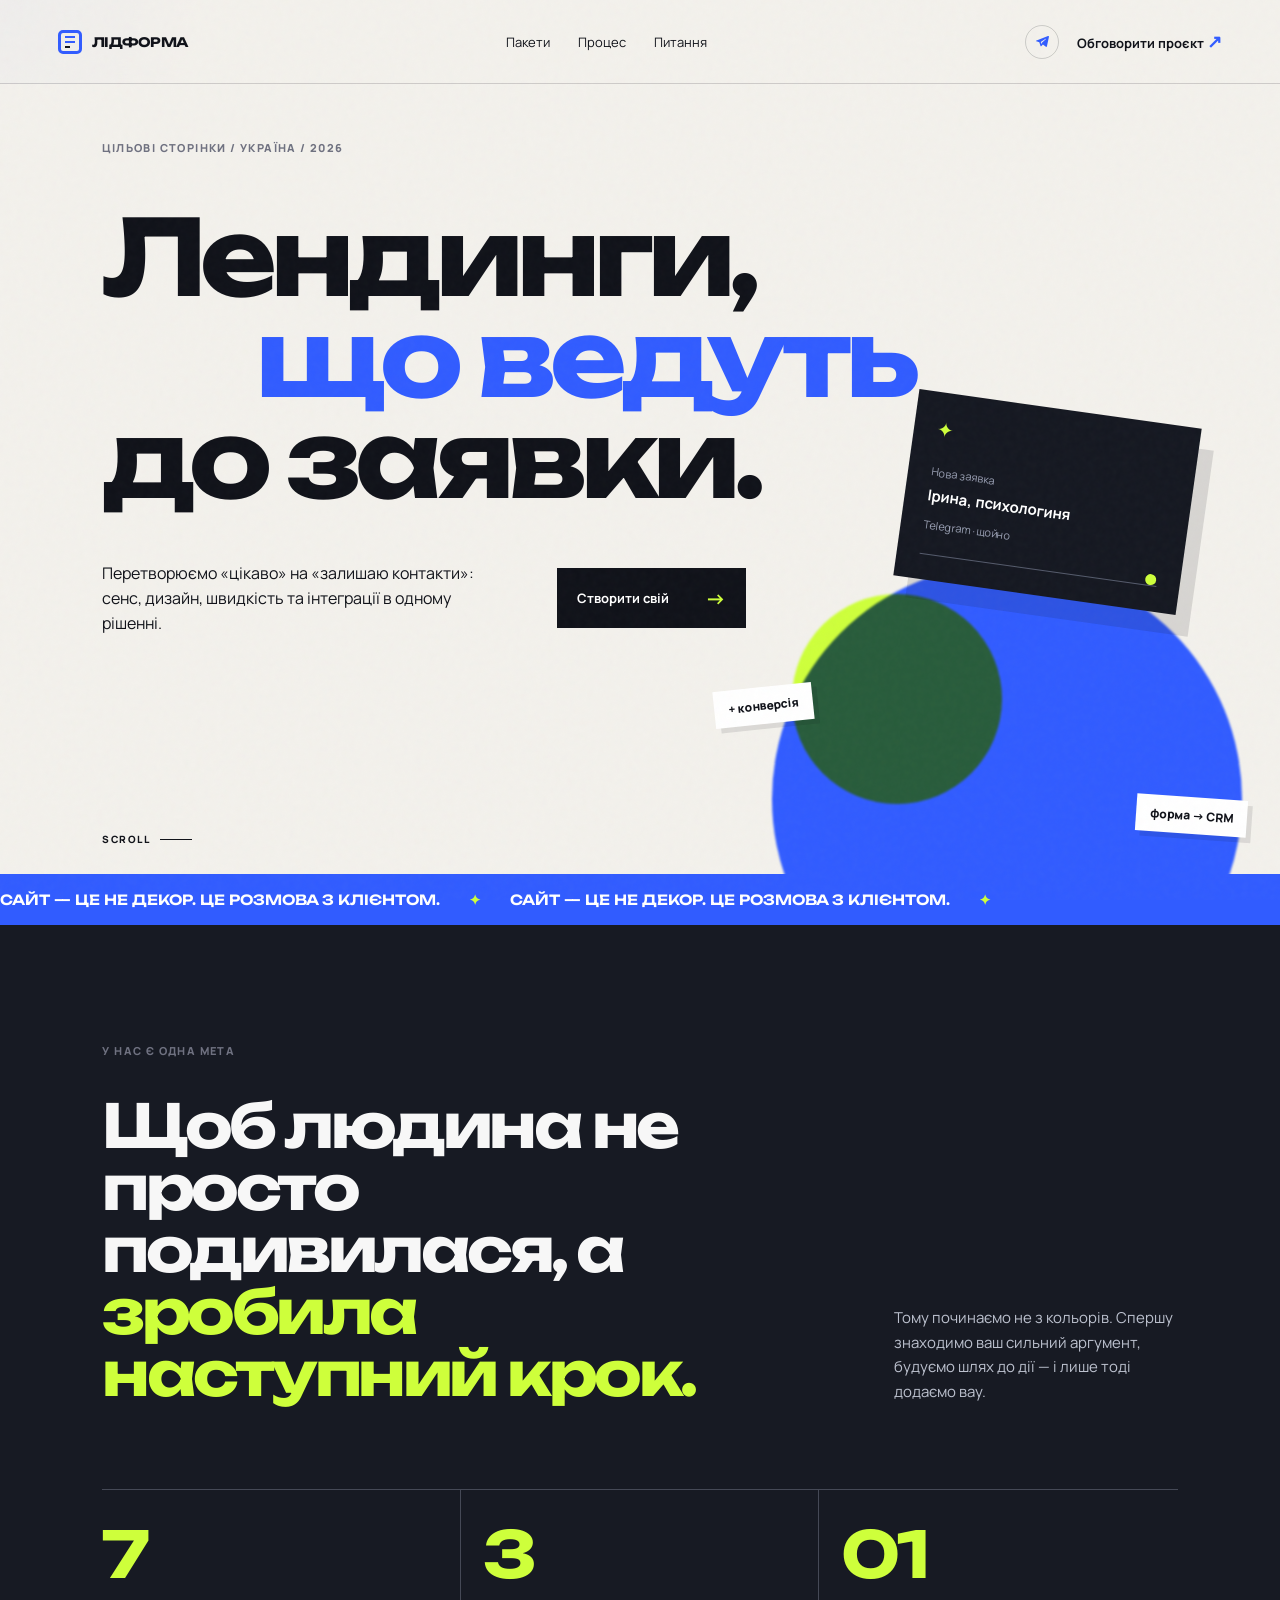
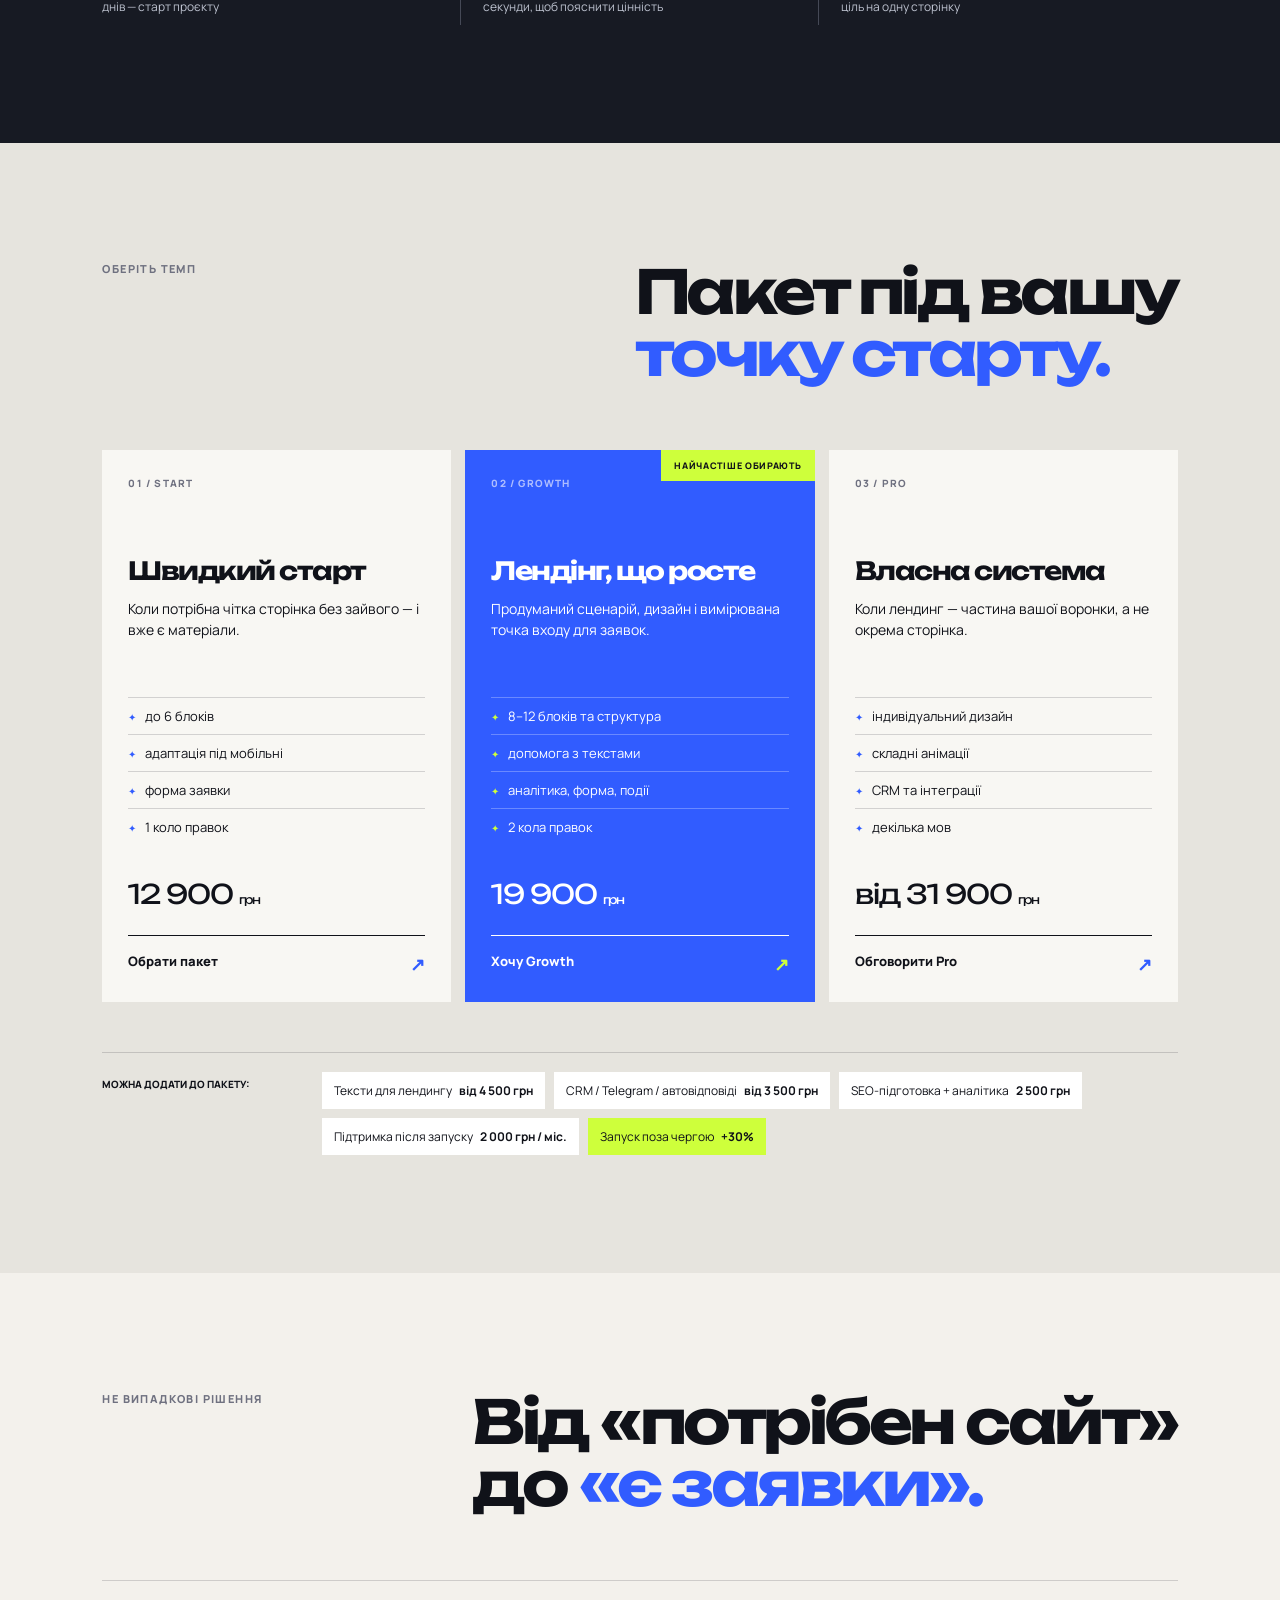
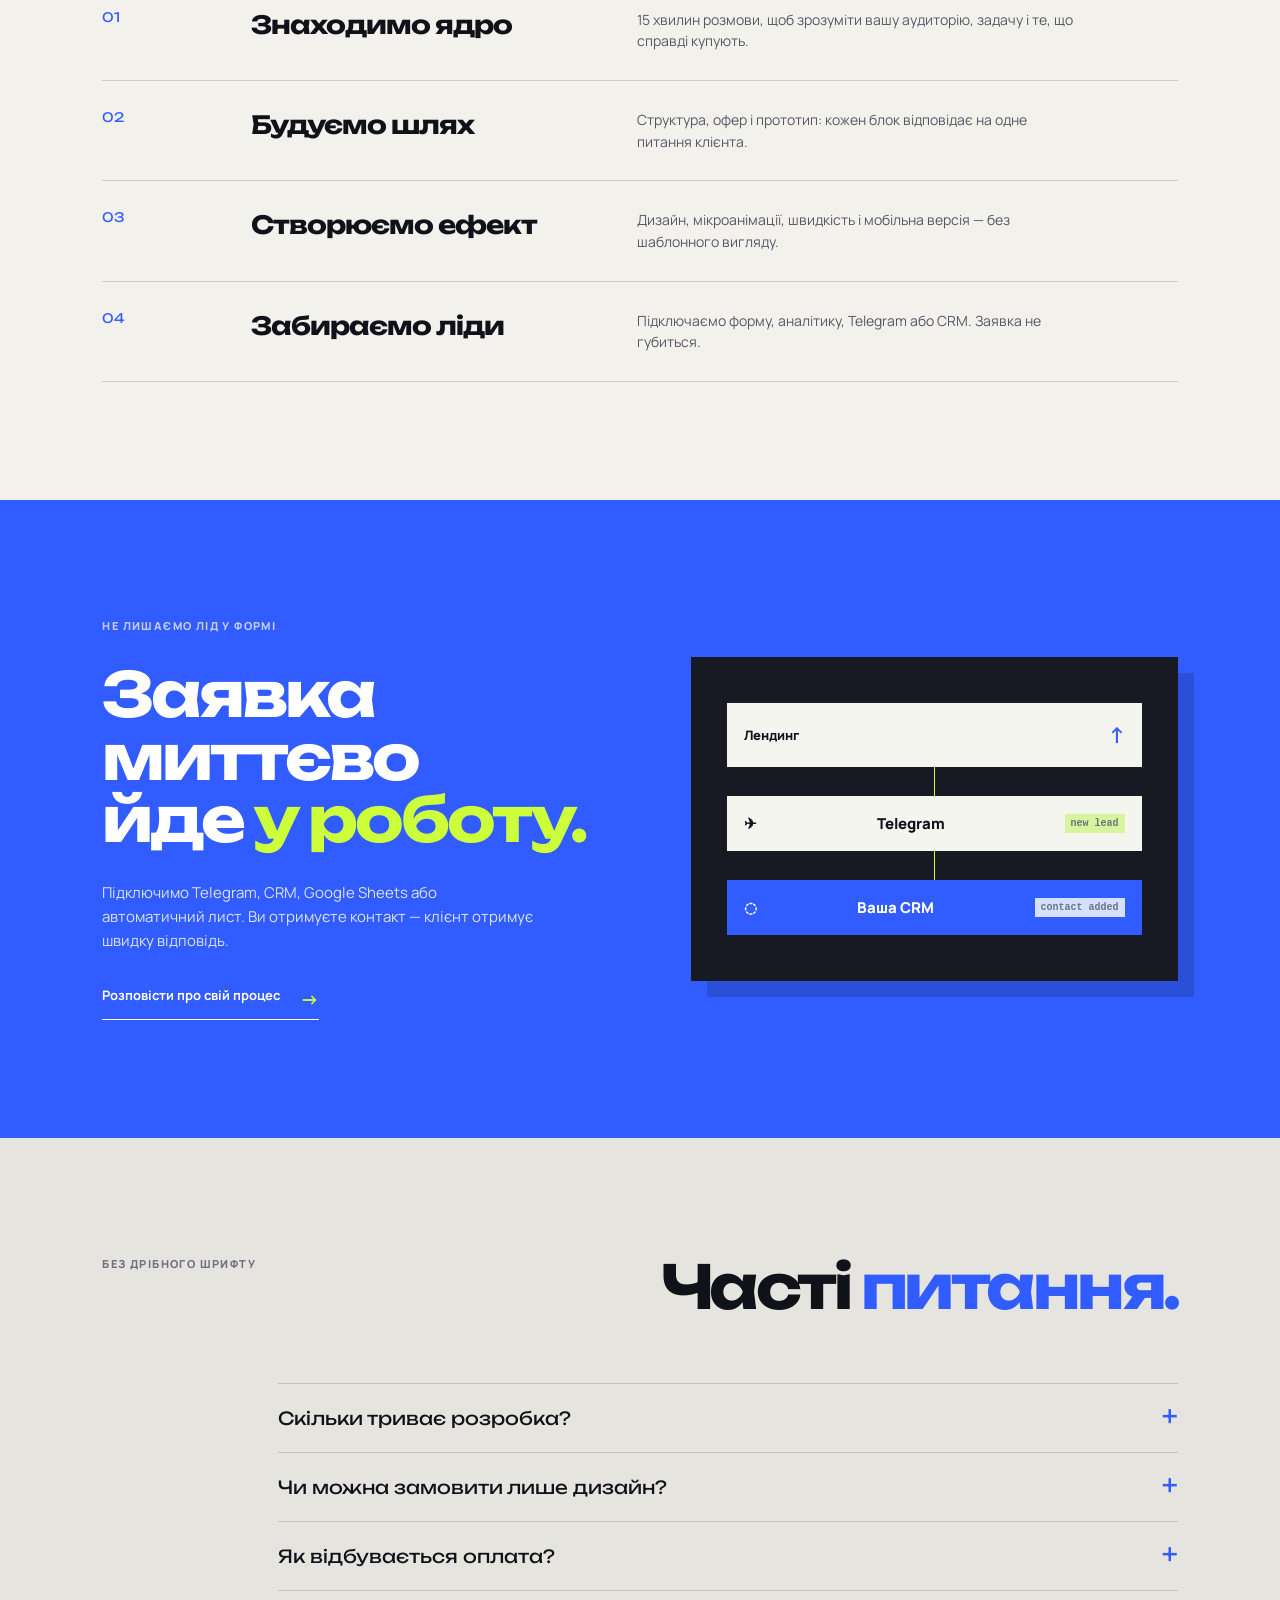
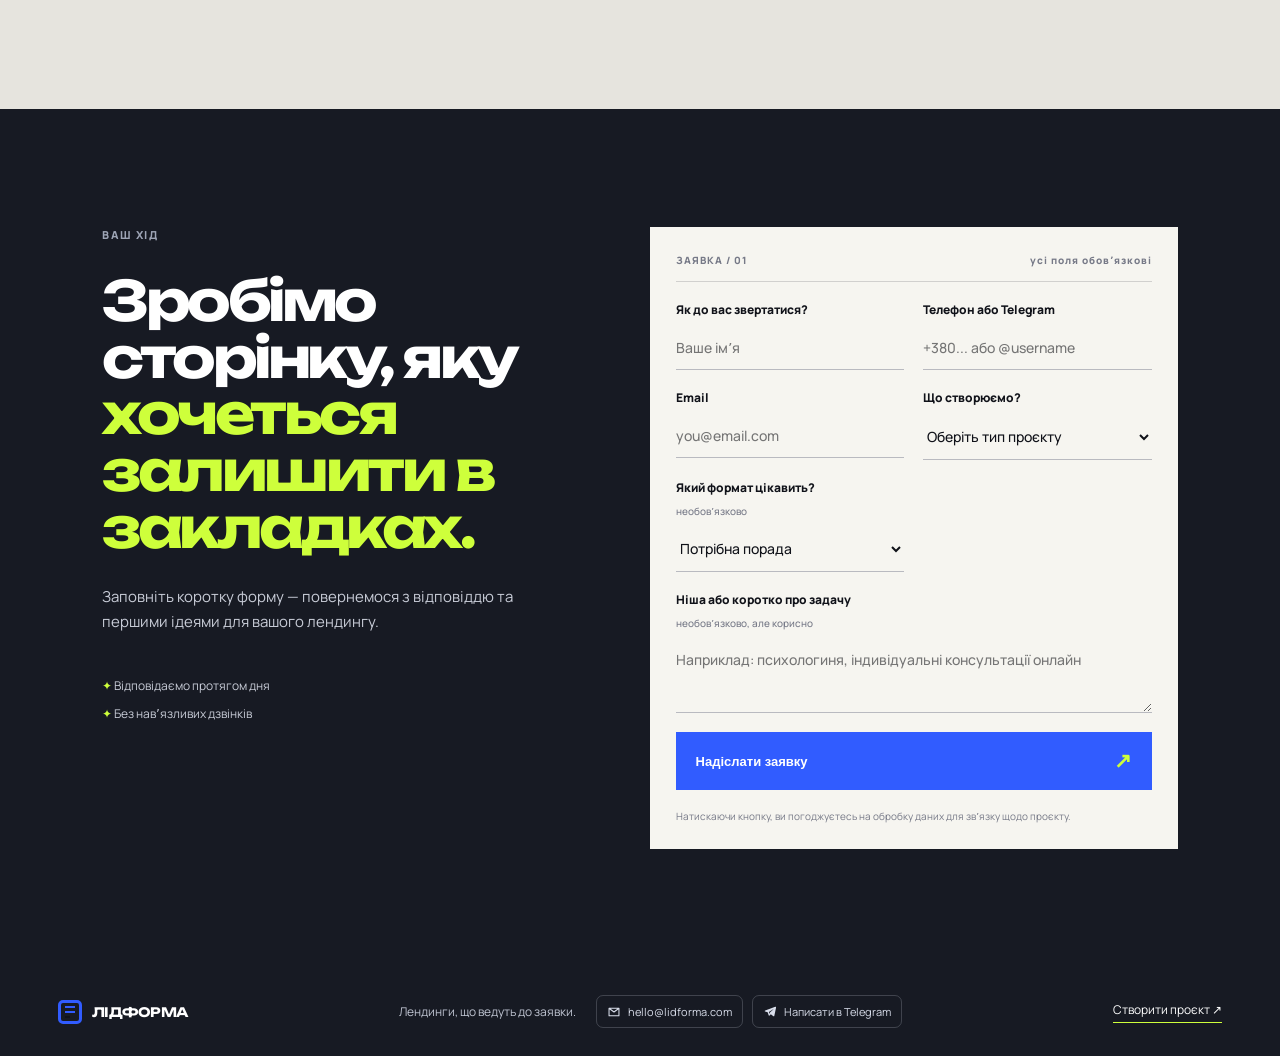
==== commit 5a0852bb: "Use LIDFORMA logo as site favicon" ====
--- a/index.html
+++ b/index.html
@@ -5,6 +5,8 @@
     <meta name="viewport" content="width=device-width, initial-scale=1.0" />
     <meta name="description" content="ЛІДФОРМА — лендинги, що приводять заявки." />
     <title>ЛІДФОРМА — лендинги під заявку</title>
+    <link rel="icon" type="image/svg+xml" href="logo-telegram-emoji.svg" />
+    <link rel="apple-touch-icon" href="logo-social-light.png" />
     <link rel="preconnect" href="https://fonts.googleapis.com" />
     <link rel="preconnect" href="https://fonts.gstatic.com" crossorigin />
     <link href="https://fonts.googleapis.com/css2?family=Manrope:wght@400;500;600;700;800&family=Unbounded:wght@500;600;700&display=swap" rel="stylesheet" />
--- a/enhancements.css
+++ b/enhancements.css
@@ -1,2 +1,5 @@
 .modal-button{border:0;background:transparent;color:#5e616d;padding:13px 0;font:700 12px Manrope;cursor:pointer;margin-top:12px;display:block}.modal-brief{display:flex;justify-content:space-between;align-items:center;margin-top:22px;background:#315cff;color:#fff;text-decoration:none;font-size:13px;font-weight:800;padding:15px 17px}.modal-brief span{color:#ceff3b;font-size:20px}
 @media (hover:hover) and (pointer:fine){.topbar nav a{padding:8px 10px;margin:-8px -10px;border-radius:7px;transition:background .2s ease,color .2s ease}.topbar nav a:hover{background:rgba(49,92,255,.11);color:#315cff}.header-cta{padding:8px 11px;margin:-8px -11px;border-radius:7px;border-bottom-color:transparent;transition:background .2s ease,color .2s ease,transform .2s ease}.header-cta:hover{background:rgba(49,92,255,.12);color:#315cff;transform:translateY(-1px)}.header-cta span{display:inline-block;transition:transform .2s ease}.header-cta:hover span{transform:translateX(3px)}}
+
+/* Direct contact stays available without competing with the main form CTA. */
+.header-actions{display:flex;align-items:center;gap:18px}.header-telegram{width:34px;height:34px;display:grid;place-items:center;border:1px solid rgba(16,18,25,.17);border-radius:50%;color:#315cff;text-decoration:none;transition:background .22s ease,color .22s ease,box-shadow .22s ease,transform .22s ease}.header-telegram svg{width:16px;height:16px;fill:currentColor}.header-telegram:hover{background:#315cff;color:#fff;box-shadow:0 0 0 5px rgba(49,92,255,.12),0 8px 19px rgba(49,92,255,.22);transform:translateY(-1px)}.footer-meta{display:flex;align-items:center;gap:20px}.footer-contacts{display:flex;align-items:center;gap:9px}.footer-contact{display:inline-flex;align-items:center;gap:7px;padding:8px 10px!important;border:1px solid rgba(191,196,209,.24)!important;border-radius:7px;color:#d9deeb!important;font-size:11px!important;transition:color .22s ease,background .22s ease,border-color .22s ease,box-shadow .22s ease,transform .22s ease}.footer-contact svg{width:14px;height:14px;fill:none;stroke:currentColor;stroke-width:1.8;stroke-linecap:round;stroke-linejoin:round}.footer-contact[href*="t.me"] svg{fill:currentColor;stroke:none}.footer-contact:hover{background:rgba(49,92,255,.2);border-color:#315cff!important;color:#fff!important;box-shadow:0 0 0 4px rgba(49,92,255,.12),0 7px 18px rgba(49,92,255,.22);transform:translateY(-2px)}
--- a/mobile-optimizations.css
+++ b/mobile-optimizations.css
@@ -9,6 +9,8 @@
 @media (max-width:800px){
   body{padding-bottom:0}
   .mobile-cta{display:none!important}
+  .header-actions{gap:10px}.header-telegram{width:32px;height:32px;flex:0 0 32px}.header-telegram svg{width:15px;height:15px}
+  footer{align-items:flex-start}.footer-meta{width:100%;order:3;align-items:flex-start;flex-direction:column;gap:13px}.footer-contacts{gap:8px;flex-wrap:wrap}.footer-contact{min-height:36px;font-size:11px!important}
   .hero{min-height:840px}
   .hero-art{width:390px;height:365px;right:-42px;bottom:-28px;opacity:.95}
   .lead-card{right:45px;top:45px;transform:scale(.68) rotate(7deg);transform-origin:center}
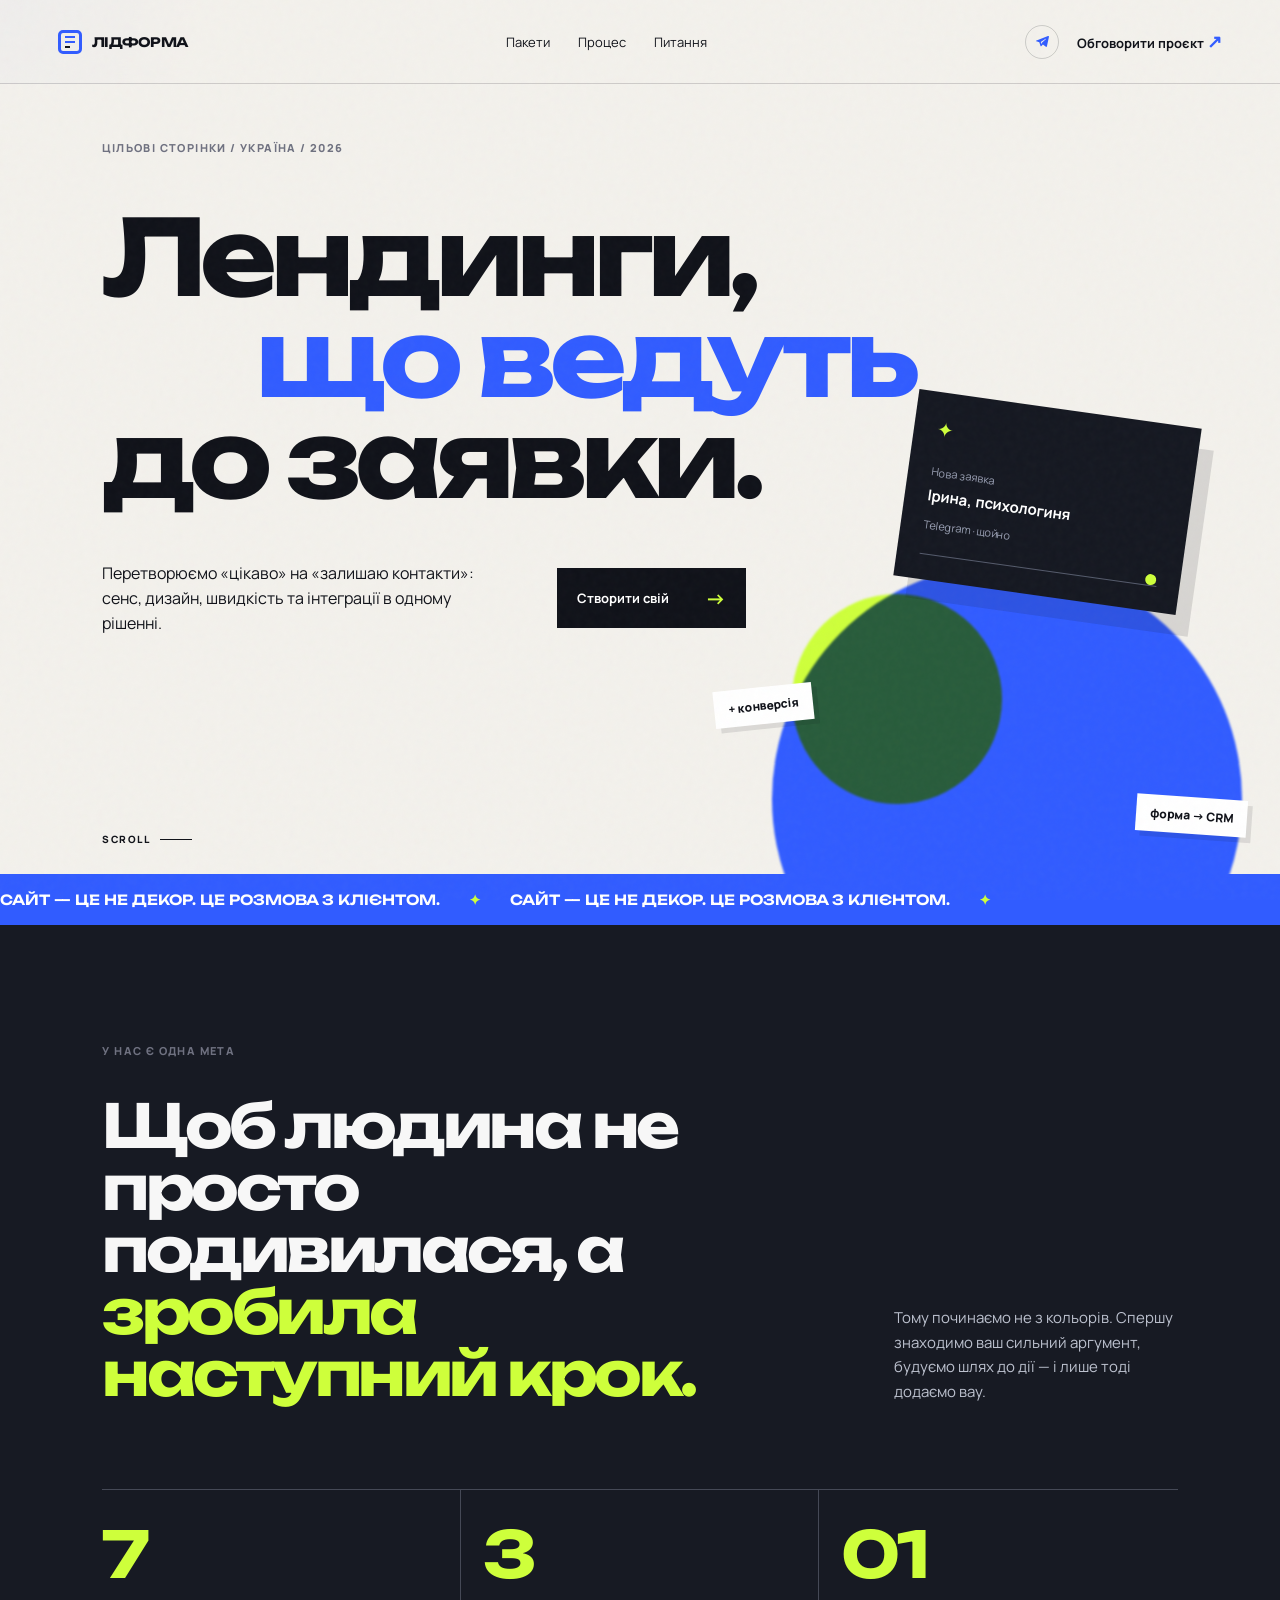
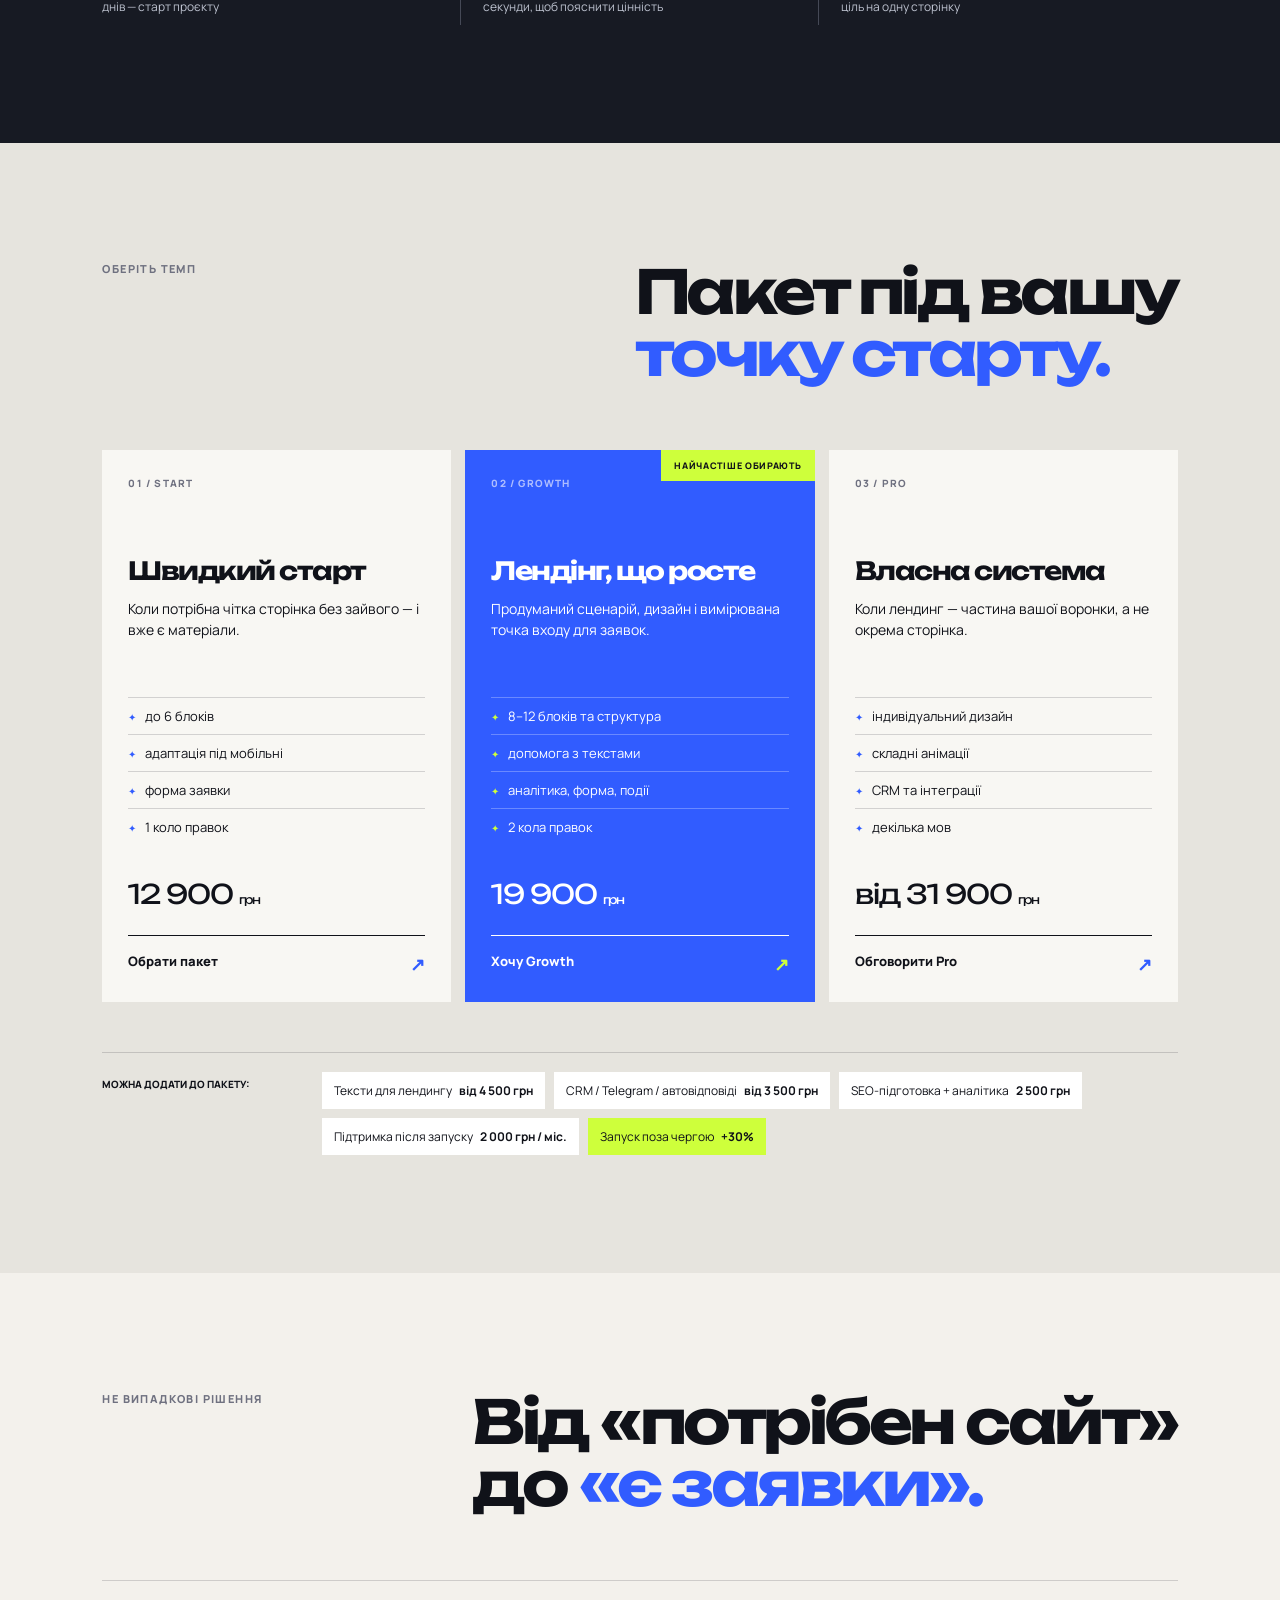
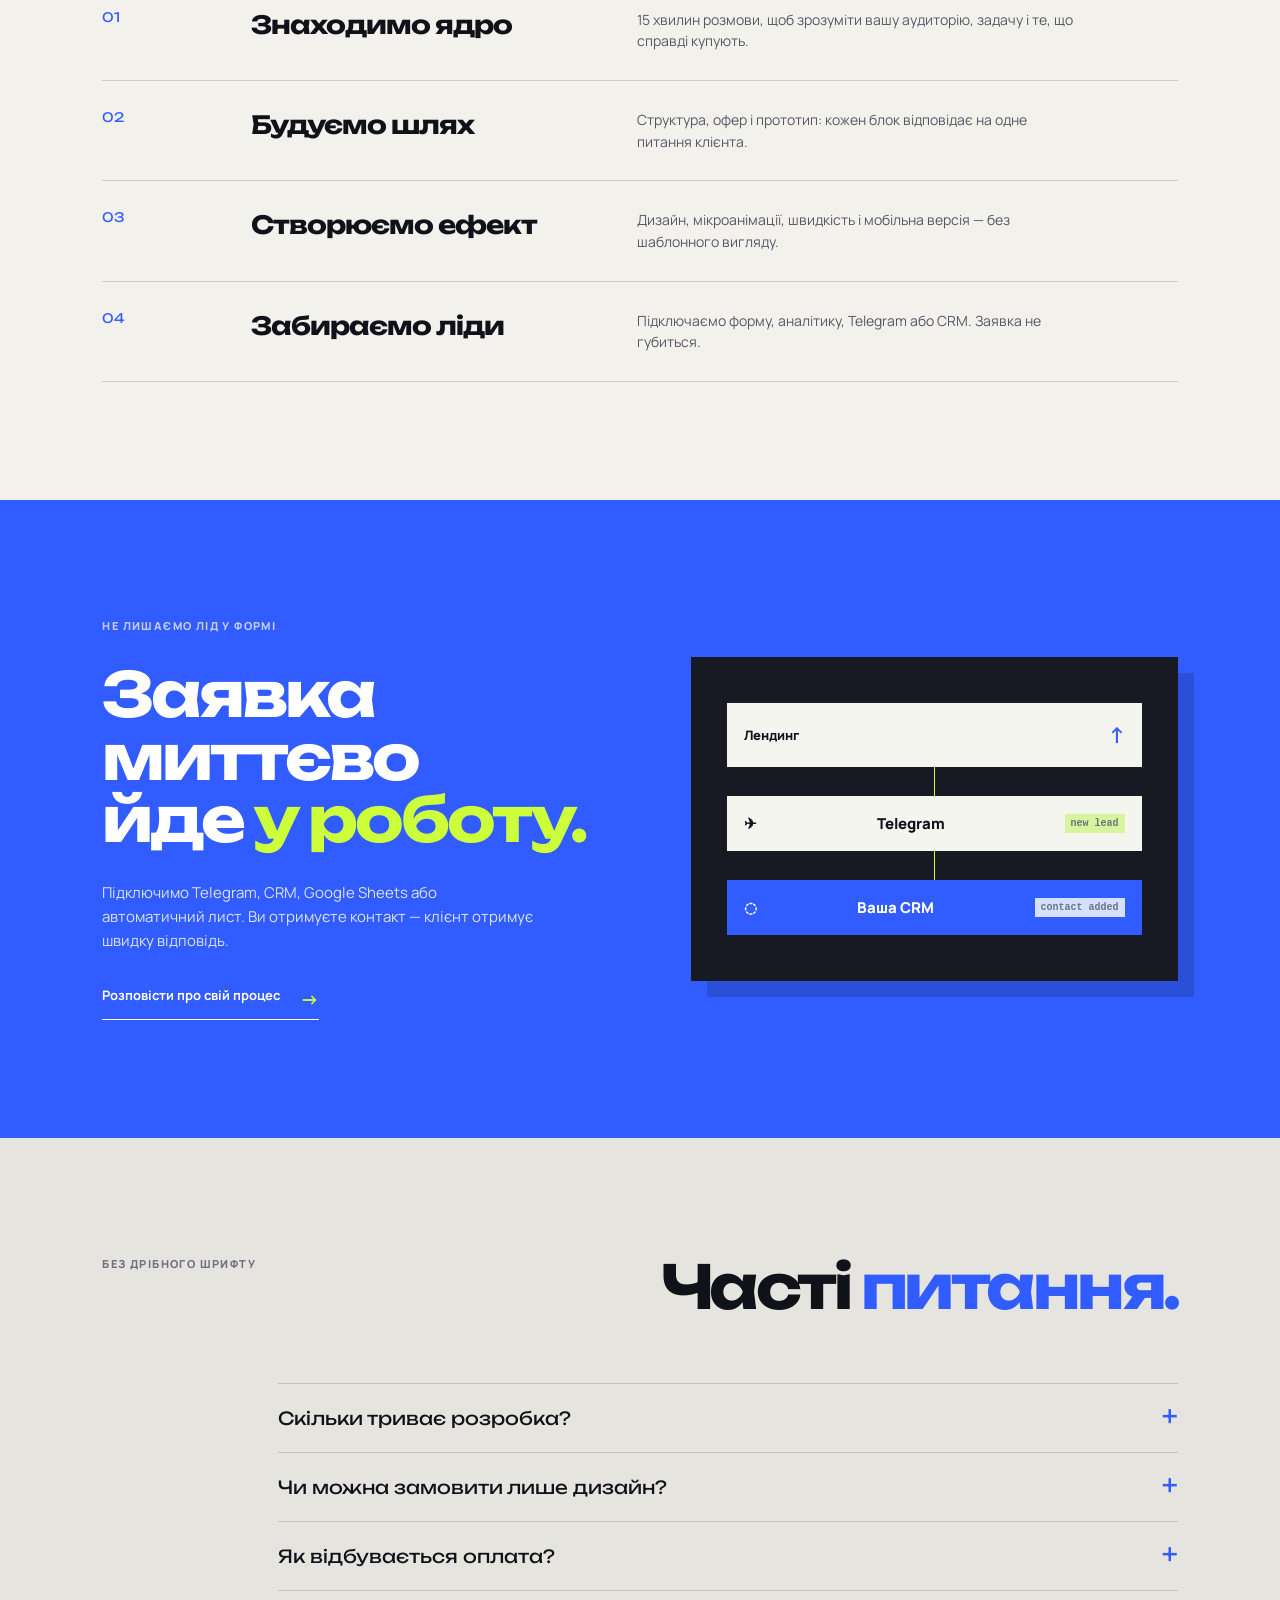
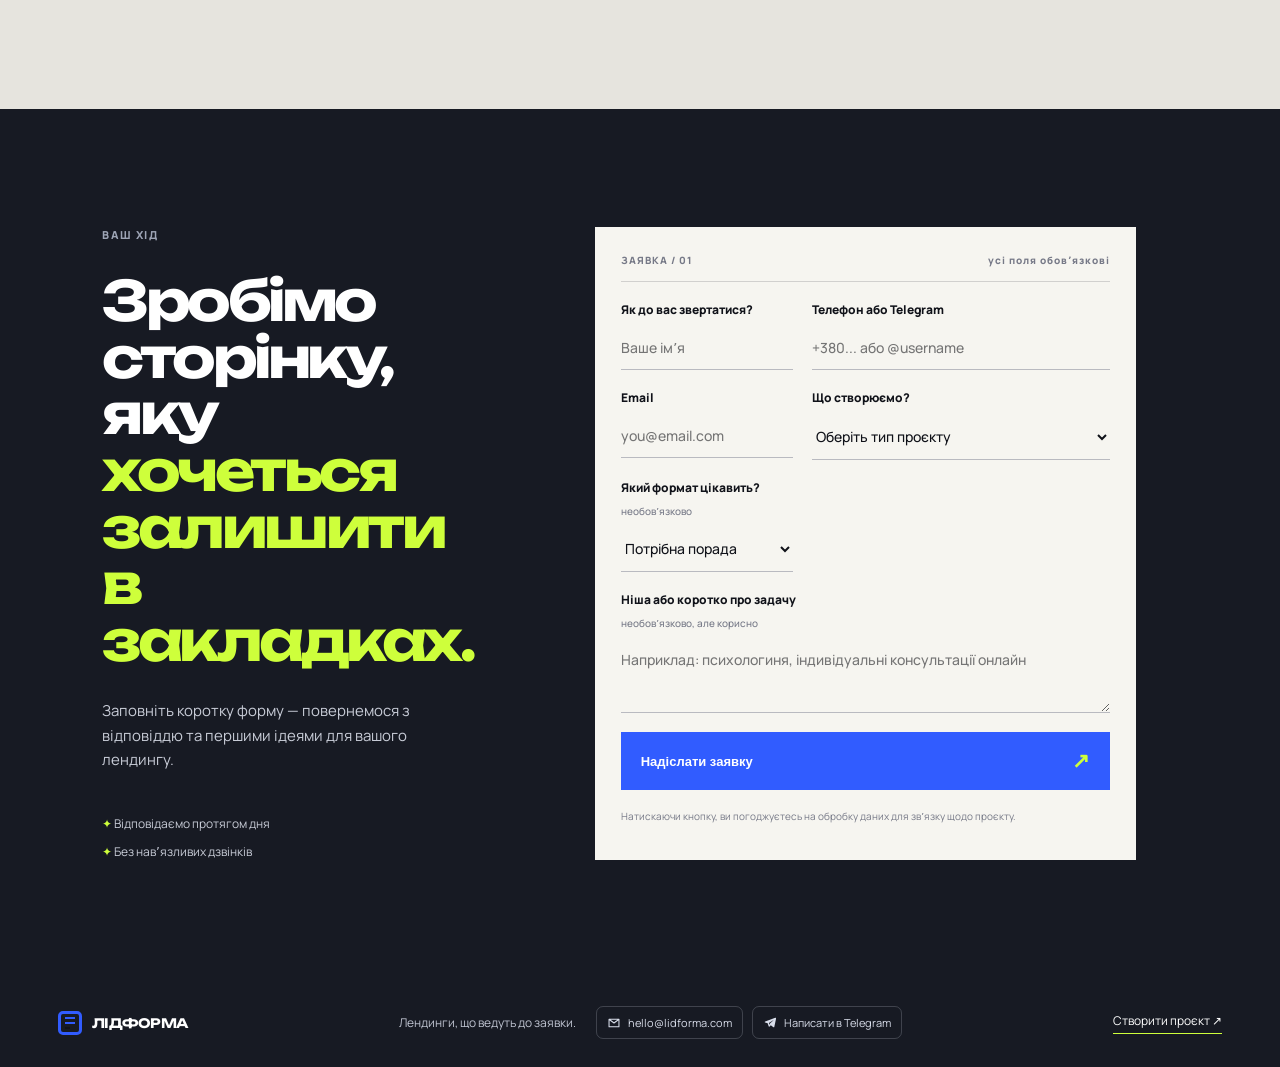
==== commit 1b0710e1: "Add campaign analytics and tracked lead funnel" ====
--- a/index.html
+++ b/index.html
@@ -13,6 +13,12 @@
     <link rel="stylesheet" href="styles.css" />
     <link rel="stylesheet" href="enhancements.css" />
     <link rel="stylesheet" href="mobile-optimizations.css" />
+    <script>
+      !function(f,b,e,v,n,t,s){if(f.fbq)return;n=f.fbq=function(){n.callMethod?n.callMethod.apply(n,arguments):n.queue.push(arguments)};if(!f._fbq)f._fbq=n;n.push=n;n.loaded=!0;n.version='2.0';n.queue=[];t=b.createElement(e);t.async=!0;t.src=v;s=b.getElementsByTagName(e)[0];s.parentNode.insertBefore(t,s)}(window,document,'script','https://connect.facebook.net/en_US/fbevents.js');
+      fbq('init', '1999638007347637');
+      fbq('track', 'PageView');
+    </script>
+    <noscript><img height="1" width="1" style="display:none" alt="" src="https://www.facebook.com/tr?id=1999638007347637&ev=PageView&noscript=1" /></noscript>
   </head>
   <body>
     <div class="noise"></div><div class="cursor-glow"></div>
@@ -43,10 +49,11 @@
       <section id="process" class="process section"><div class="section-heading"><p class="section-kicker">НЕ ВИПАДКОВІ РІШЕННЯ</p><h2>Від «потрібен сайт»<br />до <em>«є заявки».</em></h2></div><div class="steps"><article class="step reveal"><span>01</span><h3>Знаходимо ядро</h3><p>15 хвилин розмови, щоб зрозуміти вашу аудиторію, задачу і те, що справді купують.</p></article><article class="step reveal"><span>02</span><h3>Будуємо шлях</h3><p>Структура, офер і прототип: кожен блок відповідає на одне питання клієнта.</p></article><article class="step reveal"><span>03</span><h3>Створюємо ефект</h3><p>Дизайн, мікроанімації, швидкість і мобільна версія — без шаблонного вигляду.</p></article><article class="step reveal"><span>04</span><h3>Забираємо ліди</h3><p>Підключаємо форму, аналітику, Telegram або CRM. Заявка не губиться.</p></article></div></section>
       <section class="integration section"><div class="integration-copy reveal"><p class="section-kicker">НЕ ЛИШАЄМО ЛІД У ФОРМІ</p><h2>Заявка миттєво<br />йде <em>у роботу.</em></h2><p>Підключимо Telegram, CRM, Google Sheets або автоматичний лист. Ви отримуєте контакт — клієнт отримує швидку відповідь.</p><a href="#brief" class="text-link">Розповісти про свій процес <span>→</span></a></div><div class="flow-card reveal"><div class="flow-source">Лендинг <b>↑</b></div><i></i><div class="flow-destination telegram">✈ <span>Telegram</span><b>new lead</b></div><i></i><div class="flow-destination crm">◌ <span>Ваша CRM</span><b>contact added</b></div></div></section>
       <section id="faq" class="faq section"><div class="section-heading"><p class="section-kicker">БЕЗ ДРІБНОГО ШРИФТУ</p><h2>Часті <em>питання.</em></h2></div><div class="faq-list"><details class="reveal"><summary>Скільки триває розробка?<span>+</span></summary><p>Start — до 7 днів, Growth — до 10 днів, Pro — від 14 днів. Точний таймінг визначаємо після короткого брифу.</p></details><details class="reveal"><summary>Чи можна замовити лише дизайн?<span>+</span></summary><p>Так. Підготуємо дизайн у Figma, який ваша команда зможе передати в розробку. Напишіть про це у формі.</p></details><details class="reveal"><summary>Як відбувається оплата?<span>+</span></summary><p>50% перед стартом, 50% перед публікацією. Вартість домену, хостингу та платних сервісів не входить у пакет.</p></details></div></section>
-      <section id="brief" class="brief section"><div class="brief-intro"><p class="section-kicker">ВАШ ХІД</p><h2>Зробімо сторінку, яку <em>хочеться залишити в закладках.</em></h2><p>Заповніть коротку форму — повернемося з відповіддю та першими ідеями для вашого лендингу.</p><div class="brief-assurance"><span>✦ Відповідаємо протягом дня</span><span>✦ Без навʼязливих дзвінків</span></div></div><form id="lead-form" class="lead-form" novalidate><div class="form-top"><span>ЗАЯВКА / 01</span><span>усі поля обовʼязкові</span></div><label>Як до вас звертатися?<input name="name" required placeholder="Ваше імʼя" autocomplete="name" /></label><label>Телефон або Telegram<input name="contact" required placeholder="+380... або @username" /></label><label>Email<input type="email" name="email" required placeholder="you@email.com" autocomplete="email" /></label><label>Що створюємо?<select name="project" required><option value="" selected disabled>Оберіть тип проєкту</option><option>Лендінг для послуги</option><option>Лендінг для експерта</option><option>Онлайн-курс / подія</option><option>Товарний лендинг</option><option>SaaS / цифровий продукт</option><option>Інше — поясню в повідомленні</option></select></label><label class="package-choice">Який формат цікавить? <small>необовʼязково</small><select name="packageChoice"><option value="">Потрібна порада</option><option value="Start">Start</option><option value="Growth">Growth</option><option value="Pro">Pro</option></select></label><label class="wide">Ніша або коротко про задачу <small>необовʼязково, але корисно</small><textarea name="details" placeholder="Наприклад: психологиня, індивідуальні консультації онлайн"></textarea></label><button class="submit-button magnetic" type="submit">Надіслати заявку <span>↗</span></button><p class="form-note">Натискаючи кнопку, ви погоджуєтесь на обробку даних для звʼязку щодо проєкту.</p></form></section>
+      <section id="brief" class="brief section"><div class="brief-intro"><p class="section-kicker">ВАШ ХІД</p><h2>Зробімо сторінку, яку <em>хочеться залишити в закладках.</em></h2><p>Заповніть коротку форму — повернемося з відповіддю та першими ідеями для вашого лендингу.</p><div class="brief-assurance"><span>✦ Відповідаємо протягом дня</span><span>✦ Без навʼязливих дзвінків</span></div></div><form id="lead-form" class="lead-form" novalidate><div class="form-top"><span>ЗАЯВКА / 01</span><span>усі поля обовʼязкові</span></div><label>Як до вас звертатися?<input name="name" required placeholder="Ваше імʼя" autocomplete="name" /></label><label>Телефон або Telegram<input name="contact" required placeholder="+380... або @username" /></label><label>Email<input type="email" name="email" required placeholder="you@email.com" autocomplete="email" /></label><label>Що створюємо?<select name="project" required><option value="" selected disabled>Оберіть тип проєкту</option><option>Безкоштовний розбір сайту / точки входу</option><option>Лендінг для послуги</option><option>Лендінг для експерта</option><option>Онлайн-курс / подія</option><option>Товарний лендинг</option><option>SaaS / цифровий продукт</option><option>Інше — поясню в повідомленні</option></select></label><label class="package-choice">Який формат цікавить? <small>необовʼязково</small><select name="packageChoice"><option value="">Потрібна порада</option><option value="Start">Start</option><option value="Growth">Growth</option><option value="Pro">Pro</option></select></label><label class="wide">Ніша або коротко про задачу <small>необовʼязково, але корисно</small><textarea name="details" placeholder="Наприклад: психологиня, індивідуальні консультації онлайн"></textarea></label><button class="submit-button magnetic" type="submit">Надіслати заявку <span>↗</span></button><p class="form-note">Натискаючи кнопку, ви погоджуєтесь на обробку даних для звʼязку щодо проєкту.</p></form></section>
     </main>
     <footer><a class="brand" href="#top"><span class="brand-mark"><i></i><b></b><em></em></span><span>ЛІДФОРМА</span></a><div class="footer-meta"><p>Лендинги, що ведуть до заявки.</p><div class="footer-contacts"><a class="footer-contact" href="mailto:hello@lidforma.com" aria-label="Написати на hello@lidforma.com"><svg viewBox="0 0 24 24" aria-hidden="true"><path d="M3.5 5.5h17v13h-17zM4 6l8 6 8-6"/></svg><span>hello@lidforma.com</span></a><a class="footer-contact" href="https://t.me/vladislavbulldozer" target="_blank" rel="noopener" aria-label="Написати Владиславу в Telegram"><svg viewBox="0 0 24 24" aria-hidden="true"><path d="M21 3 3.8 9.6c-1.17.46-1.16 1.12-.22 1.4l4.41 1.38 1.7 5.25c.2.55.1.77.67.77.44 0 .63-.2.88-.44l2.14-2.08 4.45 3.28c.82.46 1.4.22 1.6-.76L22.35 4.5C22.64 3.1 21.82 2.47 21 3Zm-10.96 9.06 7.53-4.75c.38-.23.72-.1.43.16l-6.1 5.52-.24 2.57-1.62-3.5Z"/></svg><span>Написати в Telegram</span></a></div></div><a href="#brief">Створити проєкт ↗</a></footer>
     <div id="success-modal" class="modal" aria-hidden="true"><div class="modal-card"><button aria-label="Закрити" class="modal-close">×</button><div class="modal-star">✦</div><h2>Заявку<br /><em>отримано.</em></h2><p>Контакт збережено. Щоб ми підготували для вас точну пропозицію, дайте відповідь ще на кілька запитань — це займе 10–15 хвилин.</p><a class="modal-brief" href="brief.html">Заповнити бриф <span>→</span></a><button class="modal-button">Заповню пізніше</button></div></div>
+    <script src="analytics.js"></script>
     <script src="script.js"></script>
   </body>
 </html>
